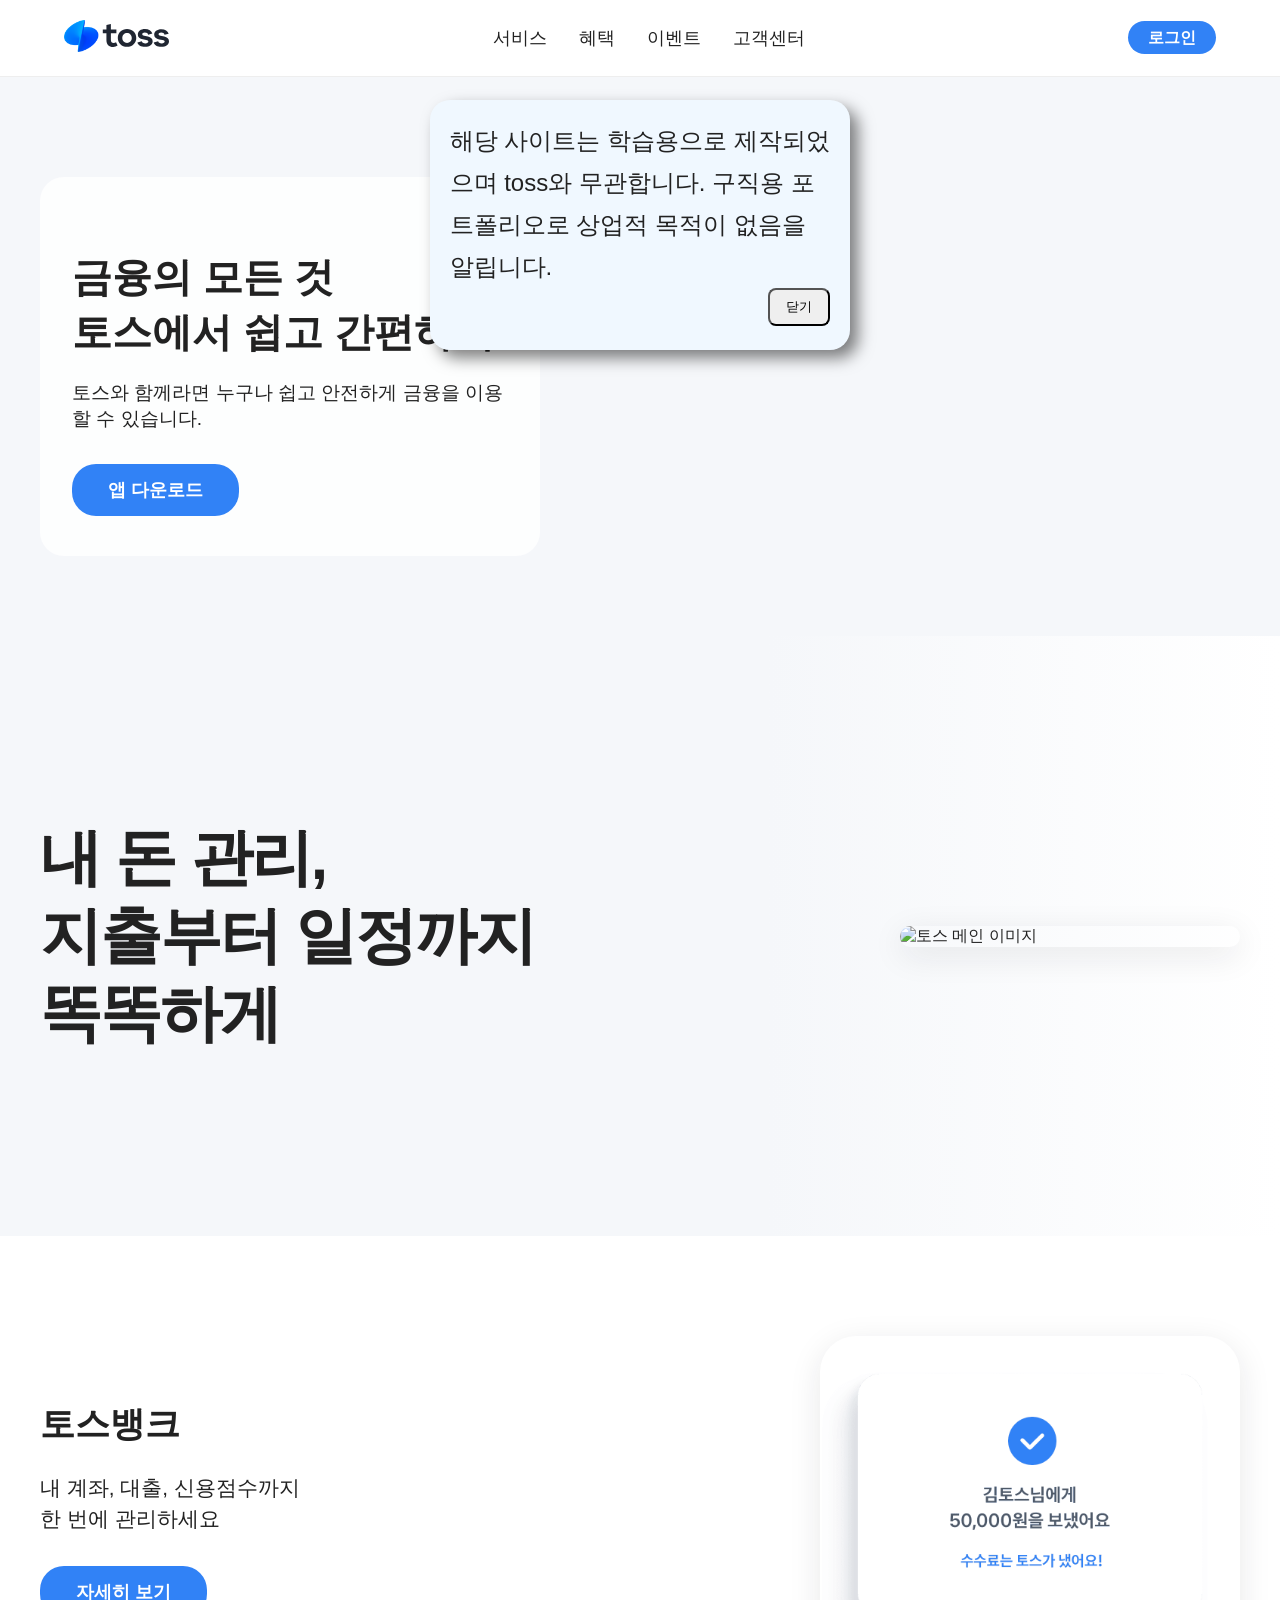
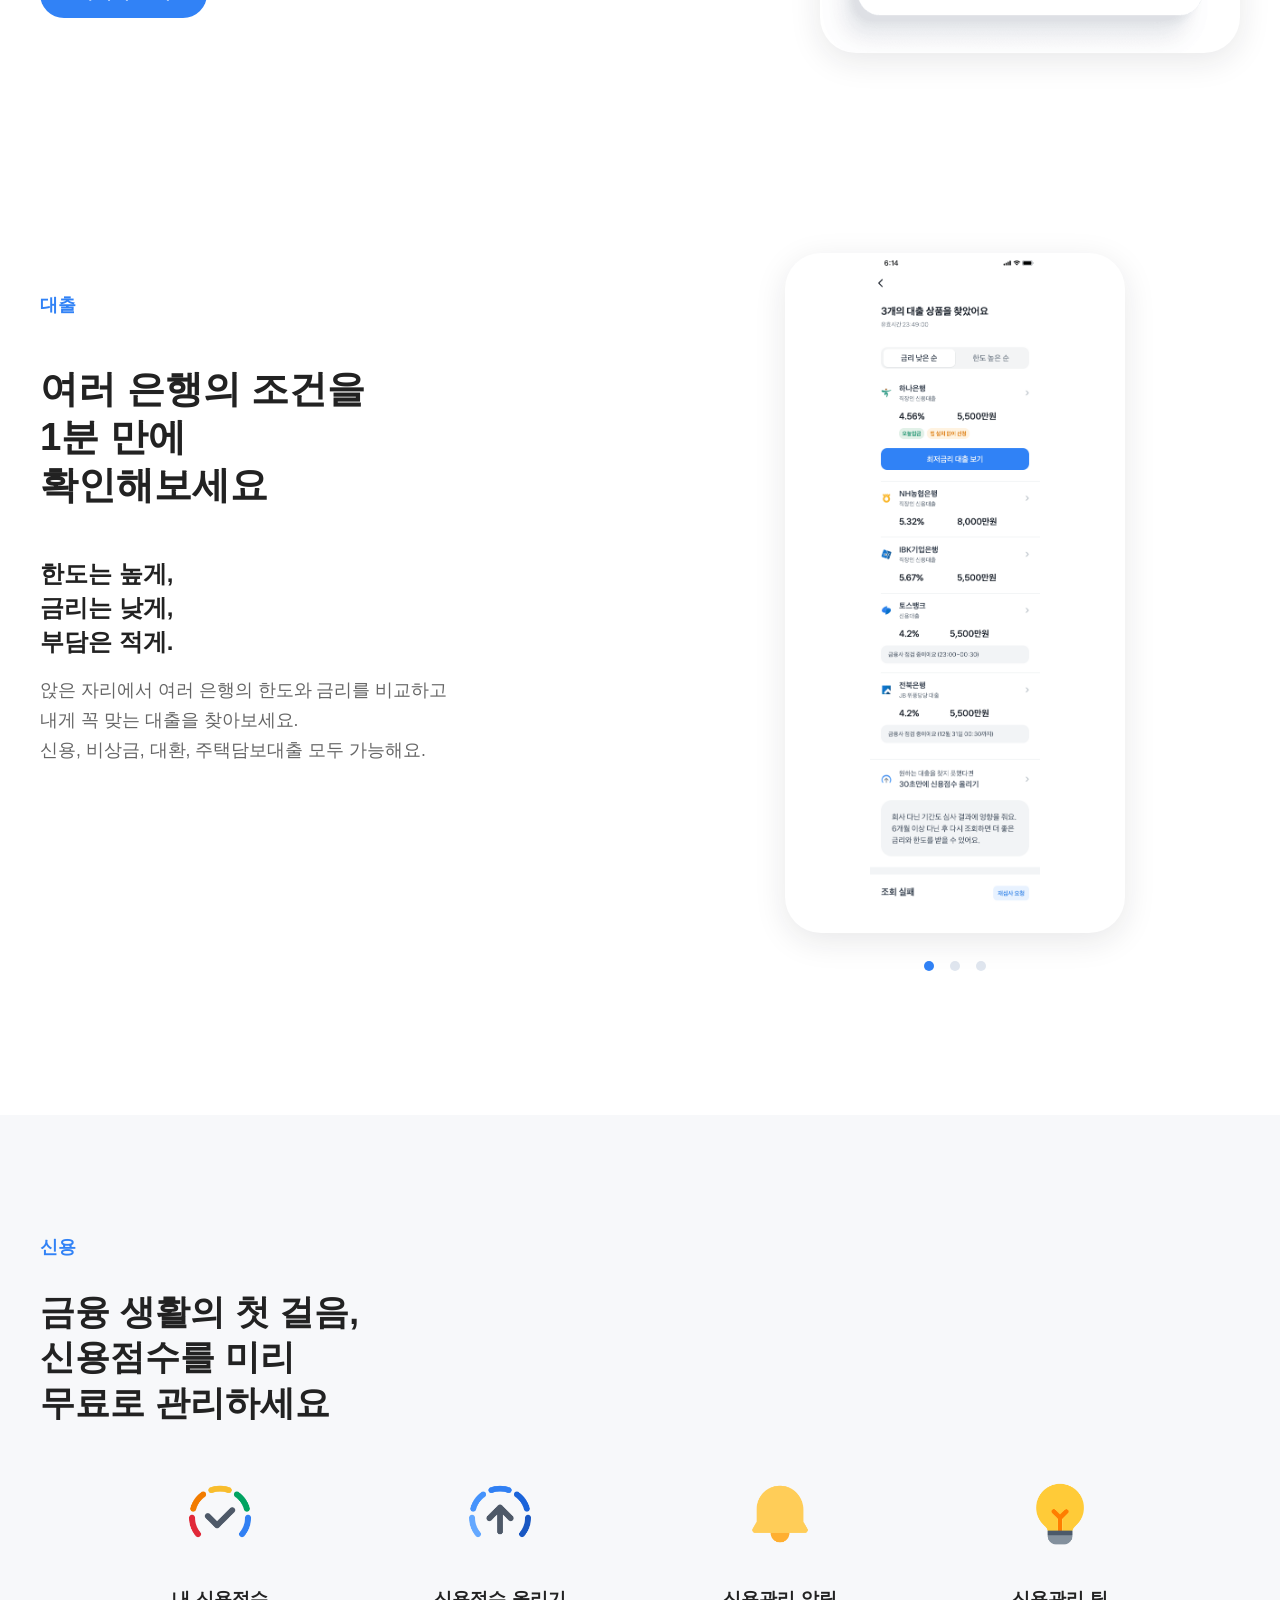
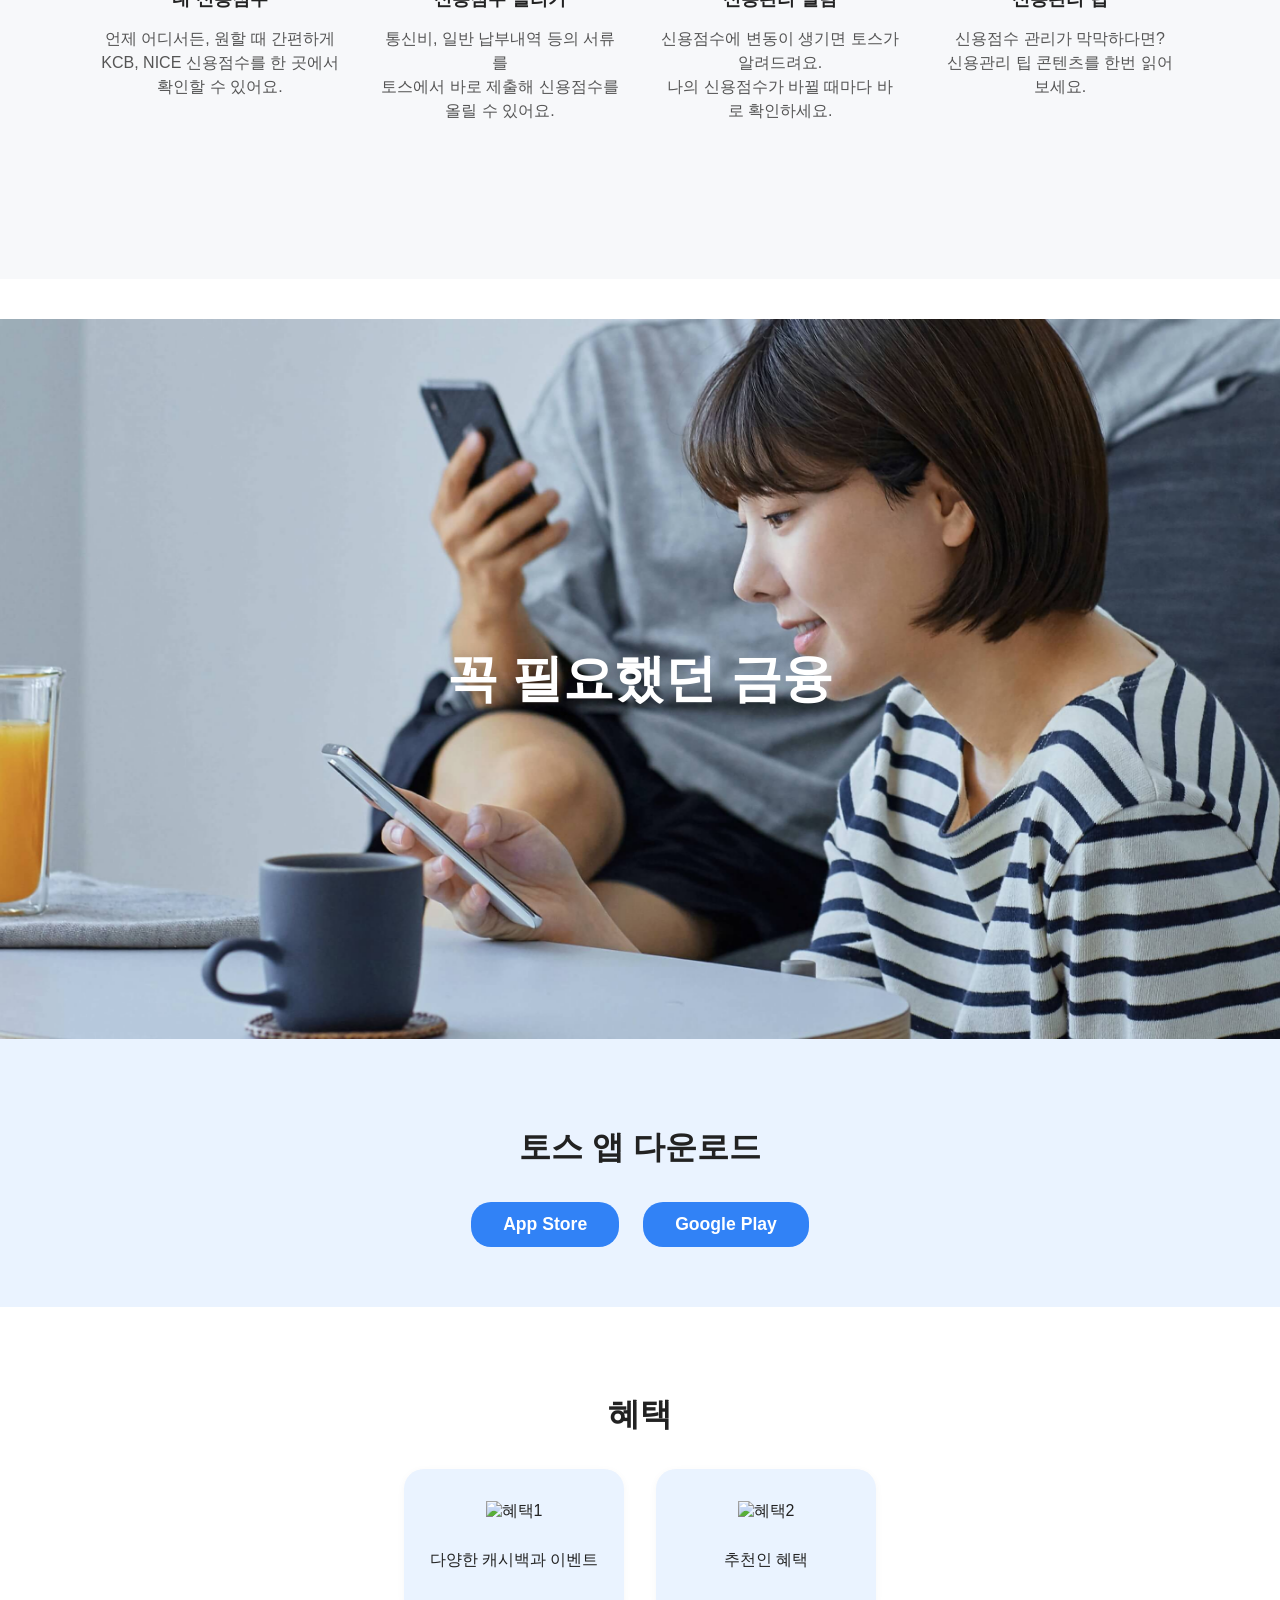
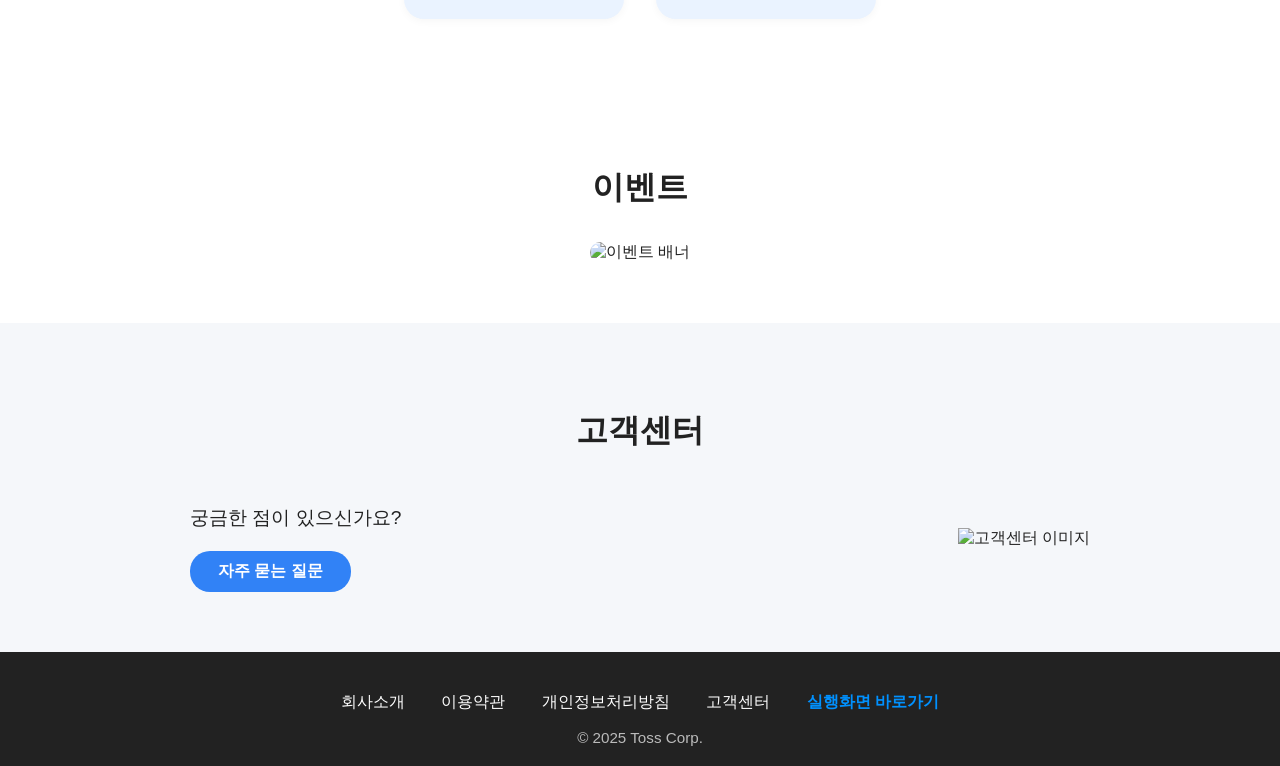
==== index.html @ d57addd3 "최신본 반영" ====
<!DOCTYPE html>
<html lang="ko">

<head>
  <meta charset="UTF-8">
  <meta name="viewport" content="width=device-width, initial-scale=1.0">
  <meta name="description" content="간편 송금 서비스 Toss의 리디자인 웹 퍼블리오. UX 개선과 웹 퍼블리싱 역량을 담았습니다.">
  <meta name="keywords"
    content="웹 퍼블리싱, Toss 리디자인, UX 리디자인, UI 개선, 포트폴리오 사이트, 취준생 포트폴리오, 웹디자인, 사용자 경험, 프론트엔드, 퍼블리셔 포트폴리오">
  <meta name="author" content="박한상">
  <meta property="og:title" content="토스 메인페이지 리디자인 프로젝트">
  <meta property="og:url" content="https://github.com/sancho79/project1">
  <meta property="og:type" content="website">
  <meta property="og:image" content="images/snscard.png">
  <meta property="og:site_name" content="토스 리디자인 프로젝트">
  <meta property="og:description" content="간편 송금 서비스 Toss의 리디자인 웹 퍼블리오. UX 개선과 웹 퍼블리싱 역량을 담았습니다.">
  <title>토스 프로젝트</title>
  <link rel="stylesheet" href="https://cdn.jsdelivr.net/npm/pretendard@1.3.8/dist/web/static/pretendard.css">
  <link rel="stylesheet" href="https://cdn.jsdelivr.net/npm/reset-css@5.0.2/reset.min.css">
  <link rel="shortcut icon" href="images/download.png">
  <link rel="stylesheet" href="css/wireframe.css">
</head>

<body>
  <div class="popup">
    해당 사이트는 학습용으로 제작되었으며 toss와 무관합니다.
    구직용 포트폴리오로 상업적 목적이 없음을 알립니다.
    <button>닫기</button>
  </div>
  <header class="toss-header">
    <div class="header-inner">
      <a href="#" class="logo">
        <img src="images/logo.svg" alt="Toss 로고">
      </a>
      <nav class="main-nav">
        <ul>
          <li><a href="#service">서비스</a></li>
          <li><a href="#benefit">혜택</a></li>
          <li><a href="#event">이벤트</a></li>
          <li><a href="#customer">고객센터</a></li>
        </ul>
      </nav>
      <div class="header-actions">
        <a href="#login" class="login-btn">로그인</a>
      </div>
    </div>
  </header>

  <main>
    <section class="main-visual">
      <div class="main-visual-inner">
        <div class="main-text">
          <h1>금융의 모든 것<br>토스에서 쉽고 간편하게</h1>
          <p>토스와 함께라면 누구나 쉽고 안전하게 금융을 이용할 수 있습니다.</p>
          <a href="#" class="main-cta">앱 다운로드</a>
        </div>
      </div>
    </section>

    <section class="bank-visual">
      <div class="bank-visual-inner">
        <div class="bank-text">
          <h1>내 돈 관리,<br>지출부터 일정까지<br>똑똑하게</h1>
        </div>
        <div class="bank-visual-image">
          <img src="https://static.toss.im/assets/homepage/newtossim/home_screen_1.png" alt="토스 메인 이미지">
        </div>
      </div>
    </section>
    <section class="service-feature">
      <div class="service-feature-inner">
        <div class="feature-text">
          <h2>토스뱅크</h2>
          <p>내 계좌, 대출, 신용점수까지<br>한 번에 관리하세요</p>
          <a href="#" class="feature-btn">자세히 보기</a>
        </div>
        <div class="feature-image">
          <img src="images/kim.png" alt="토스뱅크 이미지">
        </div>
      </div>
    </section>
    <!--========여기까지 김토스확정========== -->

    <section class="loan-feature">
      <div class="loan-feature-inner">
        <div class="loan-text">
          <span class="loan-label">대출</span>
          <h2>여러 은행의 조건을<br>1분 만에<br>확인해보세요</h2>
          <div class="loan-desc">
            <strong>한도는 높게,<br>금리는 낮게,<br>부담은 적게.</strong>
            <p>
              앉은 자리에서 여러 은행의 한도와 금리를 비교하고<br>
              내게 꼭 맞는 대출을 찾아보세요.<br>
              신용, 비상금, 대환, 주택담보대출 모두 가능해요.
            </p>
          </div>
        </div>
        <div class="loan-phone">
          <div class="phone-slider">
            <img src="images/dachul-1.png" alt="대출 슬라이드1" class="active">
            <img src="images/dachul-2.png" alt="대출 슬라이드2">
            <img src="images/dachul-3.png" alt="대출 슬라이드3">
          </div>
          <div class="phone-dots">
            <span class="dot active"></span>
            <span class="dot"></span>
            <span class="dot"></span>
          </div>
        </div>
      </div>
    </section>
<!-- ============== 신용 슬라이드마감======== -->

<section class="credit-section">
  <div class="credit-inner">
    <div class="credit-header">
      <span class="credit-label">신용</span>
      <h2>금융 생활의 첫 걸음,<br>신용점수를 미리<br>무료로 관리하세요</h2>
    </div>
    <div class="credit-features">
      <div class="credit-feature">
        <img src="images/credit-1.png" alt="내 신용점수">
        <h3>내 신용점수</h3>
        <p>언제 어디서든, 원할 때 간편하게<br>KCB, NICE 신용점수를 한 곳에서 확인할 수 있어요.</p>
      </div>
      <div class="credit-feature">
        <img src="images/credit-2.png" alt="신용점수 올리기">
        <h3>신용점수 올리기</h3>
        <p>통신비, 일반 납부내역 등의 서류를<br>토스에서 바로 제출해 신용점수를 올릴 수 있어요.</p>
      </div>
      <div class="credit-feature">
        <img src="images/credit-3.png" alt="신용관리 알림">
        <h3>신용관리 알림</h3>
        <p>신용점수에 변동이 생기면 토스가 알려드려요.<br>나의 신용점수가 바뀔 때마다 바로 확인하세요.</p>
      </div>
      <div class="credit-feature">
        <img src="images/credit-4.png" alt="신용관리 팁">
        <h3>신용관리 팁</h3>
        <p>신용점수 관리가 막막하다면?<br>신용관리 팁 콘텐츠를 한번 읽어보세요.</p>
      </div>
    </div>
  </div>
</section>
<!-- ===== credit-section 신용여기까지-->
    <!-- 인재(채용) 섹션 대체: 스크롤시 이미지 확대 효과 -->
<section class="recruit-visual-section">
  <div class="recruit-visual-inner">
    <div class="recruit-visual-image">
      <img src="images/big.jpg" alt="토스 인재 이미지" id="recruit-zoom-img">
      <div class="recruit-visual-text">꼭 필요했던 금융</div>
    </div>
  </div>
</section>
<!-- 인재(채용) 섹션 대체: 스크롤시 이미지 확대 효과 -->
    <section class="download-section">
      <h2>토스 앱 다운로드</h2>
      <div class="download-inner">
        <a href="#" class="download-btn">App Store</a>
        <a href="#" class="download-btn">Google Play</a>
      </div>
    </section>
    <section class="benefit-section" id="benefit">
      <h2>혜택</h2>
      <div class="benefit-list">
        <div class="benefit-card">
          <img src="images/benefit1.png" alt="혜택1">
          <p>다양한 캐시백과 이벤트</p>
        </div>
        <div class="benefit-card">
          <img src="images/benefit2.png" alt="혜택2">
          <p>추천인 혜택</p>
        </div>
      </div>
    </section>

    <section class="event-section" id="event">
      <h2>이벤트</h2>
      <div class="event-banner">
        <img src="images/event-banner.png" alt="이벤트 배너">
      </div>
    </section>

    <section class="customer-section" id="customer">
      <h2>고객센터</h2>
      <div class="customer-inner">
        <div class="customer-info">
          <p>궁금한 점이 있으신가요?</p>
          <a href="#" class="customer-btn">자주 묻는 질문</a>
        </div>
        <div class="customer-image">
          <img src="images/customer.png" alt="고객센터 이미지">
        </div>
      </div>
    </section>
  </main>

  <footer class="toss-footer">
    <div class="footer-inner">
      <div class="footer-menu">
        <a href="#">회사소개</a>
        <a href="#">이용약관</a>
        <a href="#">개인정보처리방침</a>
        <a href="#">고객센터</a>
        <a href="https://sancho79.github.io/project1/" target="_blank" style="color:#0091ff;font-weight:bold;">실행화면 바로가기</a>
      </div>
      <div class="footer-copy">© 2025 Toss Corp.</div>
    </div>
  </footer>
  <script src="script/js.js"></script>
 
</body>
</html>
---- css/wireframe.css ----
@charset 'utf-8';

/* Prevent horizontal scroll globally */
html, body {
  overflow-x: hidden;
  width: 100vw;
}

/* Ensure all elements use border-box for sizing */
*, *::before, *::after {
  box-sizing: border-box;
}

body {
  font-family: 'Noto Sans KR', Arial, sans-serif;
  background: #fff;
  color: #222;
  margin: 0;
}

/* 헤더 */
.toss-header {
  background: #fff;
  border-bottom: 1px solid #eee;
  position: sticky;
  top: 0;
  z-index: 100;
}
.header-inner {
  max-width: 1200px;
  margin: 0 auto;
  display: flex;
  align-items: center;
  justify-content: space-between;
  padding: 20px 24px;
}
.logo img {
  height: 32px;
}
.main-nav ul {
  display: flex;
  gap: 32px;
  list-style: none;
  margin: 0;
  padding: 0;
}
.main-nav a {
  color: #222;
  text-decoration: none;
  font-weight: 500;
  font-size: 1.1rem;
}
.header-actions .login-btn {
  background: #3182f6;
  color: #fff;
  border-radius: 20px;
  padding: 8px 20px;
  text-decoration: none;
  font-weight: 600;
  font-size: 1rem;
}

/* 메인 비주얼 */

.main-visual {
  background: url('https://static.toss.im/assets/homepage/newtossim/new_main.png') no-repeat right center/cover, #f5f7fa;
  padding: 100px 0 80px 0;
  min-height: 480px;
  width: 100vw;
  position: relative;
  left: 50%;
  right: 50%;
  margin-left: -50vw;
  margin-right: -50vw;
}
.main-visual-inner {
  max-width: 1200px;
  margin: 0 auto;
  display: flex;
  align-items: center;
  justify-content: flex-start;
  gap: 40px;
  height: 100%;
}
.main-text {
  max-width: 500px;
  background: rgba(255,255,255,0.85);
  padding: 40px 32px;
  border-radius: 24px;
}
.main-text h1 {
  font-size: 2.5rem;
  font-weight: 700;
  margin-bottom: 20px;
}
.main-text p {
  font-size: 1.2rem;
  margin-bottom: 32px;
}
.main-cta {
  display: inline-block;
  background: #3182f6;
  color: #fff;
  border-radius: 24px;
  padding: 14px 36px;
  font-size: 1.1rem;
  font-weight: 600;
  text-decoration: none;
}
@media (max-width: 900px) {
  .main-visual {
    background-position: center 80px;
    background-size: cover;
    padding: 60px 0 40px 0;
    min-height: 320px;
  }
  .main-text {
    padding: 24px 12px;
    max-width: 100%;
  }
  .main-visual-inner {
    flex-direction: column;
    align-items: flex-start;
    gap: 24px;
  }
}
/* 여기까지 메인  와이어에 있는거 */


.bank-visual {
  background: linear-gradient(90deg, #f5f7fa 60%, #fff 100%);
  min-height: 600px;
  display: flex;
  align-items: center;
  justify-content: center;
  padding: 0;
}
.bank-visual-inner {
  max-width: 1200px;
  width: 100%;
  margin: 0 auto;
  display: flex;
  align-items: center;
  justify-content: space-between;
  gap: 40px;
}
.bank-text {
  flex: 1 1 0;
  font-size: 2.6rem;
  font-weight: 700;
  line-height: 1.25;
  color: #222;
  letter-spacing: -2px;
}
.bank-visual-image {
  flex: 1 1 0;
  display: flex;
  justify-content: flex-end;
}
.bank-visual-image img {
  width: 340px; /* 기존 420px에서 340px로 줄임 */
  max-width: 100%;
  height: auto;
  display: block;
  box-shadow: 0 8px 32px 0 rgba(30,32,37,0.10);
  border-radius: 36px;
}
@media (max-width: 900px) {
  .bank-visual {
    min-height: 400px;
    padding: 0 0 32px 0;
  }
  .bank-visual-inner {
    flex-direction: column;
    align-items: flex-start;
    gap: 32px;
  }
  .bank-visual-image img {
    width: 100%;
    max-width: 340px;
    margin: 0 auto;
  }
  .bank-text {
    font-size: 2rem;
  }
}

/* 새롭게추가 */
.service-feature {
  background: #fff;
  padding: 100px 0 80px 0;
}
.service-feature-inner {
  max-width: 1200px;
  margin: 0 auto;
  display: flex;
  align-items: center;
  justify-content: space-between;
  gap: 60px;
}
.feature-text {
  flex: 1 1 0;
}
.feature-text h2 {
  font-size: 2.2rem;
  font-weight: 700;
  margin-bottom: 24px;
}
.feature-text p {
  font-size: 1.3rem;
  color: #222;
  margin-bottom: 32px;
  line-height: 1.5;
}
.feature-btn {
  display: inline-block;
  background: #3182f6;
  color: #fff;
  border-radius: 24px;
  padding: 14px 36px;
  font-size: 1.1rem;
  font-weight: 600;
  text-decoration: none;
}
.feature-image {
  flex: 1 1 0;
  display: flex;
  justify-content: flex-end;
}
.feature-image img {
  width: 420px;
  max-width: 100%;
  border-radius: 36px;
  box-shadow: 0 8px 32px 0 rgba(30,32,37,0.10);
}
@media (max-width: 900px) {
  .service-feature-inner {
    flex-direction: column;
    align-items: flex-start;
    gap: 32px;
  }
  .feature-image img {
    width: 100%;
    max-width: 340px;
    margin: 0 auto;
  }
  .feature-text h2 {
    font-size: 1.5rem;
  }
}

/* 슬아이드 섹션 loan-feature */

.loan-feature {
  background: #fff;
  padding: 120px 0 100px 0;
}
.loan-feature-inner {
  max-width: 1200px;
  margin: 0 auto;
  display: flex;
  align-items: flex-start;
  justify-content: space-between;
  gap: 60px;
}
.loan-text {
  flex: 1 1 0;
  margin-top: 40px;
}
.loan-label {
  color: #3182f6;
  font-weight: 700;
  font-size: 1.1rem;
  margin-bottom: 16px;
  display: inline-block;
}
.loan-text h2 {
  font-size: 2.4rem;
  font-weight: 700;
  margin-bottom: 48px;
  line-height: 1.25;
}
.loan-desc strong {
  font-size: 1.5rem;
  color: #222;
  font-weight: 700;
  line-height: 1.4;
  display: block;
  margin-bottom: 16px;
}
.loan-desc p {
  color: #666;
  font-size: 1.1rem;
  line-height: 1.7;
}
.loan-phone {
  flex: 1 1 0;
  display: flex;
  flex-direction: column;
  align-items: center;
}
.phone-slider {
  position: relative;
  width: 340px;
  height: 680px; /* 기존 700px에서 680px로 20px 줄임 (상하 10px씩) */
}
.phone-slider img {
  position: absolute;
  top: 0; left: 0;
  width: 100%;
  height: 100%;
  object-fit: contain;
  opacity: 0;
  transition: opacity 0.6s;
  z-index: 1;
  box-shadow: 0 8px 32px 0 rgba(30,32,37,0.10); /* bank-visual-image와 동일한 그림자 추가 */
  border-radius: 36px; /* 동일하게 라운드 처리 */
}
.phone-slider img.active {
  opacity: 1;
  z-index: 2;
}
.phone-dots {
  margin-top: 24px;
  text-align: center;
}
.phone-dots .dot {
  display: inline-block;
  width: 10px; height: 10px;
  border-radius: 50%;
  background: #e0e6ef;
  margin: 0 6px;
  transition: background 0.3s;
}
.phone-dots .dot.active {
  background: #3182f6;
}
@media (max-width: 900px) {
  .loan-feature-inner {
    flex-direction: column;
    gap: 32px;
  }
  .phone-slider {
    width: 90vw;
    max-width: 340px;
    height: 480px; /* 기존 500px에서 480px로 20px 줄임 */
  }
}
/* 여기까지 슬라이드 */

/* 신용 섹션 */
.credit-section {
  background: #f7f8fa;
  padding: 120px 0 100px 0;
  margin-top: 40px;
  margin-bottom: 40px;
}
.credit-inner {
  max-width: 1200px;
  margin: 0 auto;
  text-align: center;
}
.credit-header {
  margin-bottom: 56px;
}
.credit-header .credit-label {
  color: #3182f6;
  font-weight: 700;
  font-size: 1.1rem;
  display: block;
  margin-bottom: 12px;
  text-align: left;
}
.credit-header h2 {
  font-size: 2.2rem;
  font-weight: 700;
  color: #222;
  margin-bottom: 0;
  text-align: left;
  line-height: 1.3;
}
.credit-features {
  display: flex;
  justify-content: center;
  gap: 48px 40px;
  flex-wrap: wrap;
}
.credit-feature {
  background: none;
  width: 240px;
  text-align: center;
  margin-bottom: 40px;
}
.credit-feature img {
  width: 64px;
  height: 64px;
  margin-bottom: 18px;
}
.credit-feature h3 {
  font-size: 1.15rem;
  font-weight: 700;
  margin-bottom: 10px;
  color: #222;
}
.credit-feature p {
  font-size: 1rem;
  color: #555;
  line-height: 1.5;
}
@media (max-width: 900px) {
  .credit-section {
    padding: 60px 0 40px 0;
    margin-top: 24px;
    margin-bottom: 24px;
  }
  .credit-features {
    flex-direction: column;
    align-items: center;
    gap: 32px;
  }
  .credit-feature {
    width: 100%;
    max-width: 340px;
    margin-bottom: 32px;
  }
  .credit-header h2 {
    font-size: 1.3rem;
    margin-bottom: 0;
  }
  .credit-header {
    margin-bottom: 32px;
  }
}
/* 신용끝 */
/* 혁신 섹션 */
.innovation-section {
  background: #eaf3ff;
  padding: 60px 0;
  text-align: center;
}
.innovation-section h2 {
  font-size: 2rem;
  margin-bottom: 32px;
}
.innovation-list {
  display: flex;
  justify-content: center;
  gap: 32px;
}
.innovation-card {
  background: #fff;
  border-radius: 20px;
  padding: 32px 24px;
  width: 220px;
  box-shadow: 0 2px 8px rgba(0,0,0,0.04);
  text-align: center;
}
.innovation-card img {
  height: 48px;
  margin-bottom: 12px;
}

/* 보안 섹션 */
.security-section {
  background: #fff;
  padding: 60px 0;
}

.security-section h2 {
  font-size: 2rem;
  margin-bottom: 32px;
  text-align: center;
}
.security-inner {
  max-width: 900px;
  margin: 0 auto;
  display: flex;
  align-items: center;
  justify-content: space-between;
  gap: 40px;
}
.security-info h3 {
  font-size: 1.2rem;
  margin-bottom: 8px;
}
.security-image img {
  max-width: 240px;
  width: 100%;
}

/* 소식 섹션 */
.news-section {
  background: #f5f7fa;
  padding: 60px 0;
  text-align: center;
}
.news-section h2 {
  font-size: 2rem;
  margin-bottom: 32px;
}
.news-list {
  display: flex;
  justify-content: center;
  gap: 32px;
}
.news-card {
  background: #fff;
  border-radius: 20px;
  padding: 32px 24px;
  width: 220px;
  box-shadow: 0 2px 8px rgba(0,0,0,0.04);
  text-align: center;
}
.news-card img {
  height: 48px;
  margin-bottom: 12px;
}

/* 채용 섹션 */
.recruit-section {
  background: #fff;
  padding: 60px 0;
}
.recruit-section h2 {
  font-size: 2rem;
  margin-bottom: 32px;
  text-align: center;
}
.recruit-inner {
  max-width: 900px;
  margin: 0 auto;
  display: flex;
  align-items: center;
  justify-content: space-between;
  gap: 40px;
}
.recruit-info p {
  font-size: 1.2rem;
  margin-bottom: 20px;
}
.recruit-btn {
  display: inline-block;
  background: #3182f6;
  color: #fff;
  border-radius: 20px;
  padding: 10px 28px;
  text-decoration: none;
  font-weight: 600;
}
.recruit-image img {
  max-width: 240px;
  width: 100%;
}

/* 다운로드 섹션 */
.download-section {
  background: #eaf3ff;
  padding: 60px 0;
  text-align: center;
}
.download-section h2 {
  font-size: 2rem;
  margin-bottom: 32px;
}
.download-inner {
  display: flex;
  justify-content: center;
  gap: 24px;
}
.download-btn {
  display: inline-block;
  background: #3182f6;
  color: #fff;
  border-radius: 20px;
  padding: 12px 32px;
  text-decoration: none;
  font-weight: 600;
  font-size: 1.1rem;
}

/* 혜택 섹션 */
.benefit-section {
  background: #fff;
  padding: 60px 0;
  text-align: center;
}
.benefit-section h2 {
  font-size: 2rem;
  margin-bottom: 32px;
}
.benefit-list {
  display: flex;
  justify-content: center;
  gap: 32px;
}
.benefit-card {
  background: #eaf3ff;
  border-radius: 20px;
  padding: 32px 24px;
  width: 220px;
  box-shadow: 0 2px 8px rgba(0,0,0,0.04);
  text-align: center;
}
.benefit-card img {
  height: 48px;
  margin-bottom: 12px;
}

/* 이벤트 섹션 */
.event-section {
  background: #fff;
  padding: 60px 0;
  text-align: center;
}
.event-section h2 {
  font-size: 2rem;
  margin-bottom: 32px;
}
.event-banner img {
  max-width: 600px;
  width: 100%;
  border-radius: 16px;
}

/* 고객센터 섹션 */
.customer-section {
  background: #f5f7fa;
  padding: 60px 0;
}
.customer-section h2 {
  font-size: 2rem;
  margin-bottom: 32px;
  text-align: center;
}
.customer-inner {
  max-width: 900px;
  margin: 0 auto;
  display: flex;
  align-items: center;
  justify-content: space-between;
  gap: 40px;
}
.customer-info p {
  font-size: 1.2rem;
  margin-bottom: 20px;
}
.customer-btn {
  display: inline-block;
  background: #3182f6;
  color: #fff;
  border-radius: 20px;
  padding: 10px 28px;
  text-decoration: none;
  font-weight: 600;
}
.customer-image img {
  max-width: 240px;
  width: 100%;
}

/* 푸터 */
.toss-footer {
  background: #222;
  color: #fff;
  padding: 40px 0 20px 0;
}
.footer-inner {
  max-width: 1200px;
  margin: 0 auto;
  text-align: center;
}
.footer-menu {
  margin-bottom: 16px;
}
.footer-menu a {
  color: #fff;
  margin: 0 16px;
  text-decoration: none;
  font-size: 1rem;
}
.footer-copy {
  font-size: 0.95rem;
  color: #bbb;
}
.popup {
  position: fixed;
  width: 420px;
  height: 250px;
  background-color: aliceblue;
  border-radius: 20px;
  padding: 20px;
  box-sizing: border-box;
  font-size: 24px;
  z-index: 999999999999;
  left: 50%;
  transform: translateX(-50%);
  top: 100px;
  box-shadow: 8px 8px 16px rgba(0, 0, 0, 0.5);
  line-height: 1.75;
}
button {
  display: block;
  padding: 8px 16px;
  border-radius: 8px;
  position: absolute;
  right: 20px;
}

/* 인재(채용) 섹션: 스크롤시 이미지 확대 효과 */
.recruit-visual-section {
  background: #fff;
  padding: 0;
  text-align: center;
}
.recruit-visual-inner {
  max-width: none;
  margin: 0;
  position: relative;
}
.recruit-visual-image {
  position: relative;
  display: flex;
  align-items: center;
  justify-content: center;
  overflow: hidden;
  width: 100vw;
  min-height: 70vh;
  height: 80vh;
  max-height: 900px;
  margin: 0 auto;
}
.recruit-visual-image img {
  width: 100vw;
  height: 100%;
  max-width: none;
  min-width: 100vw;
  object-fit: cover;
  border-radius: 0;
  transition: transform 0.7s cubic-bezier(.22,.61,.36,1);
  box-shadow: none;
  display: block;
}
.recruit-visual-text {
  position: absolute;
  left: 50%;
  top: 50%;
  transform: translate(-50%, -50%);
  color: #fff;
  font-size: 3.2rem;
  font-weight: 700;
  text-shadow: 0 2px 16px rgba(0,0,0,0.25);
  white-space: pre-line;
  pointer-events: none;
}
@media (max-width: 900px) {
  .recruit-visual-image {
    min-height: 40vh;
    height: 45vw;
    max-height: 400px;
  }
  .recruit-visual-image img {
    width: 100vw;
    min-width: 100vw;
    height: 100%;
    object-fit: cover;
  }
  .recruit-visual-text {
    font-size: 1.5rem;
  }
}
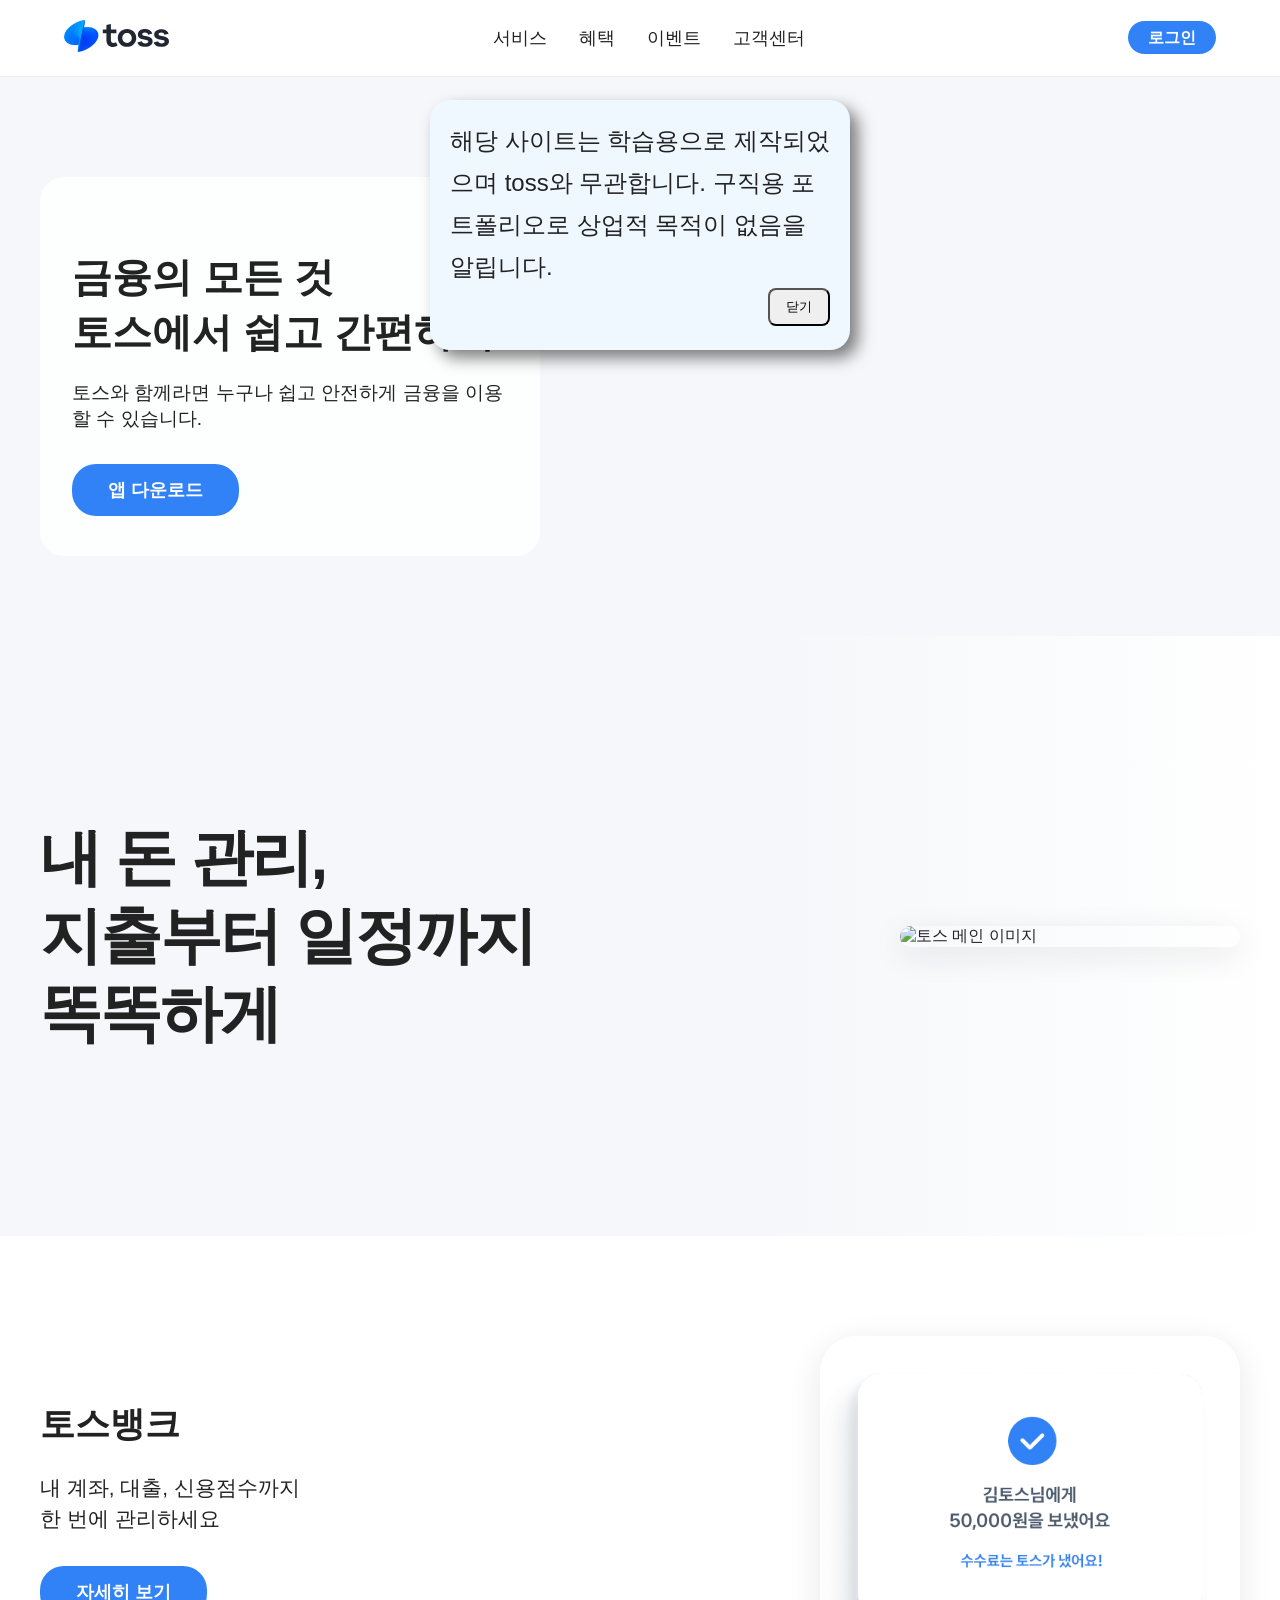
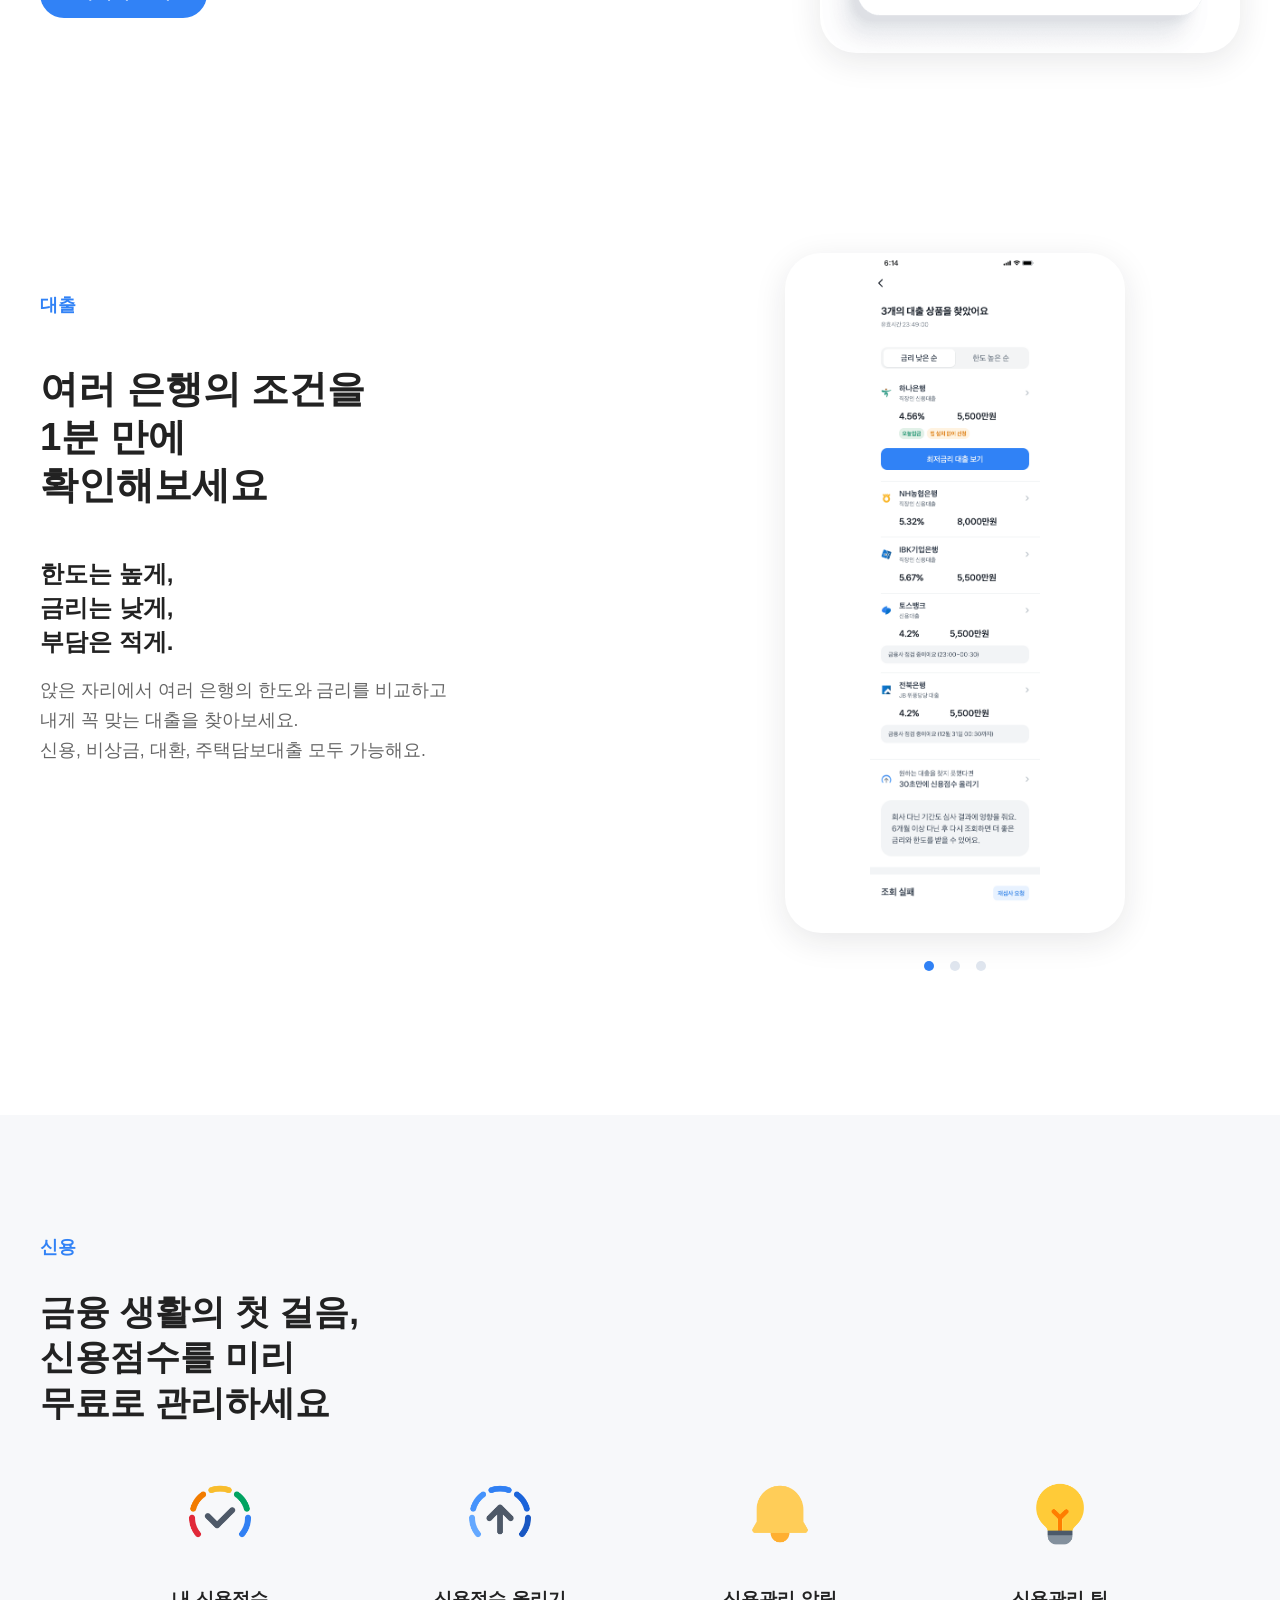
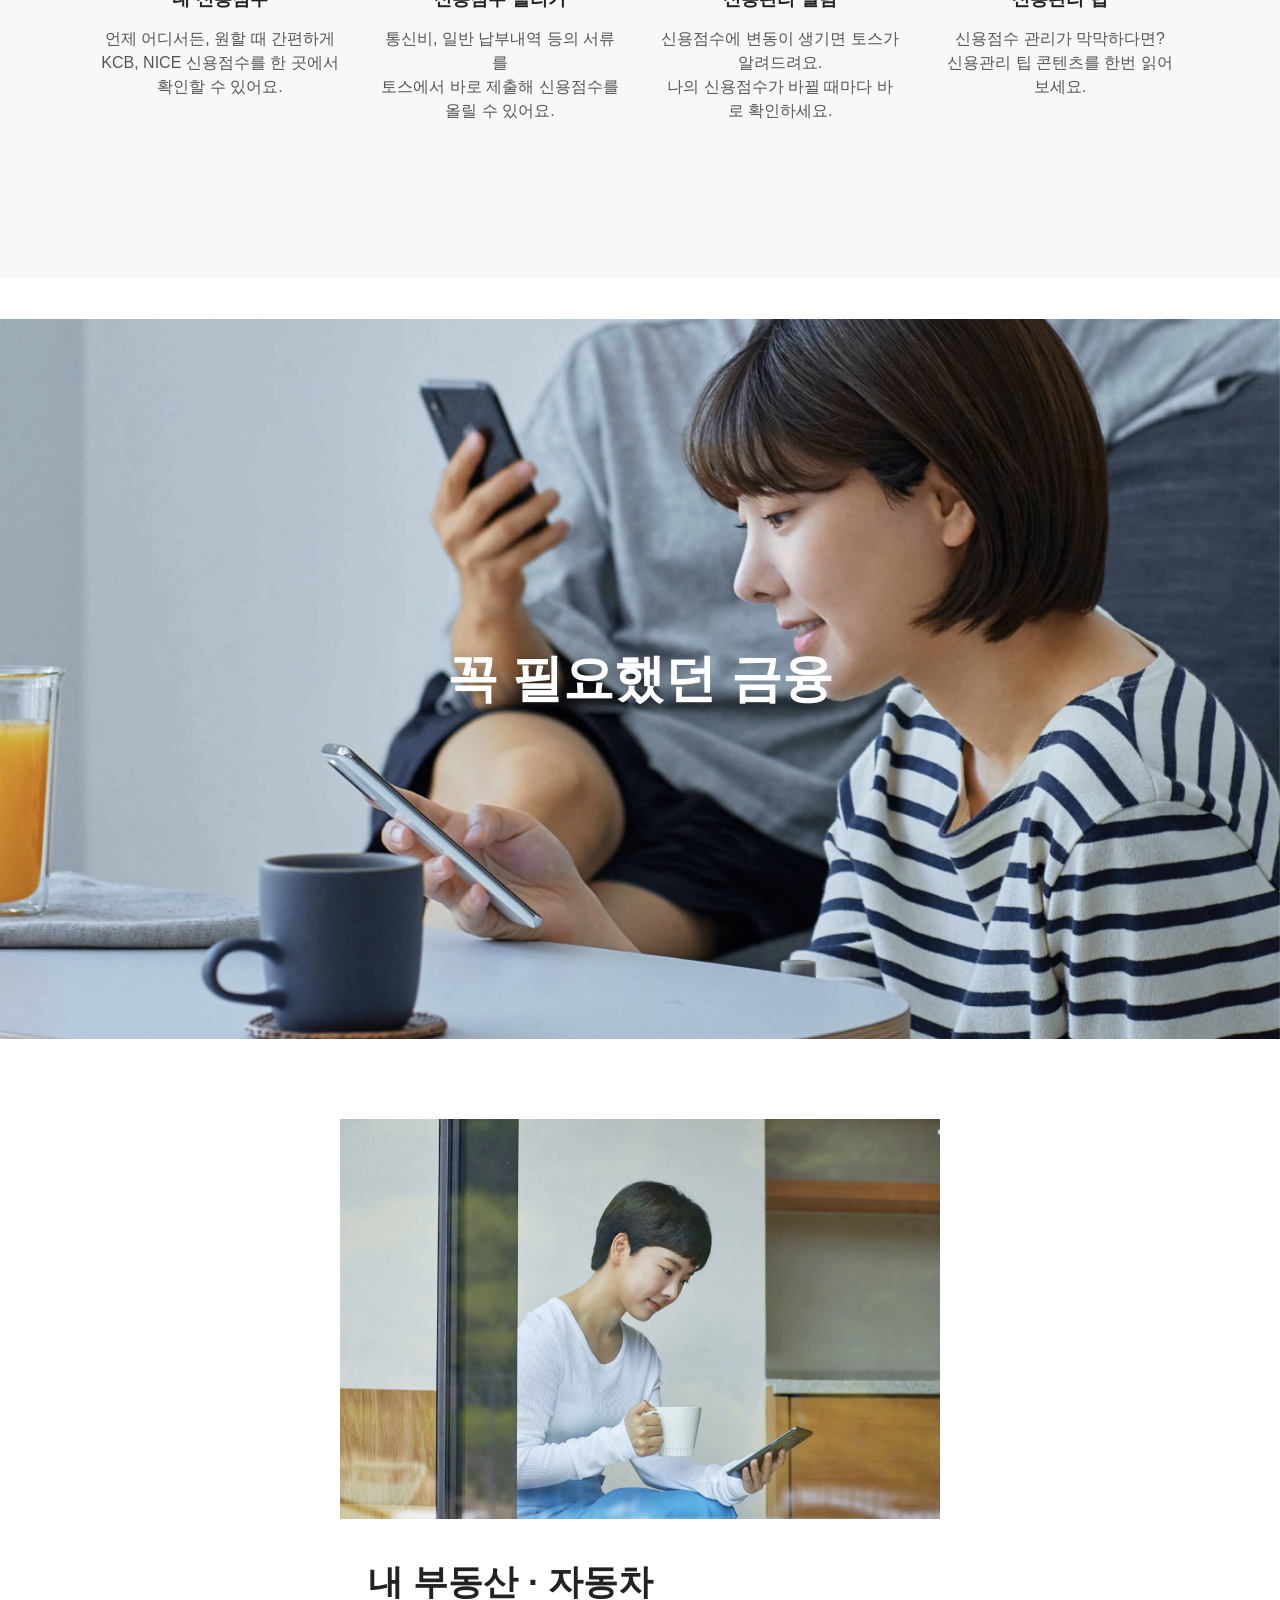
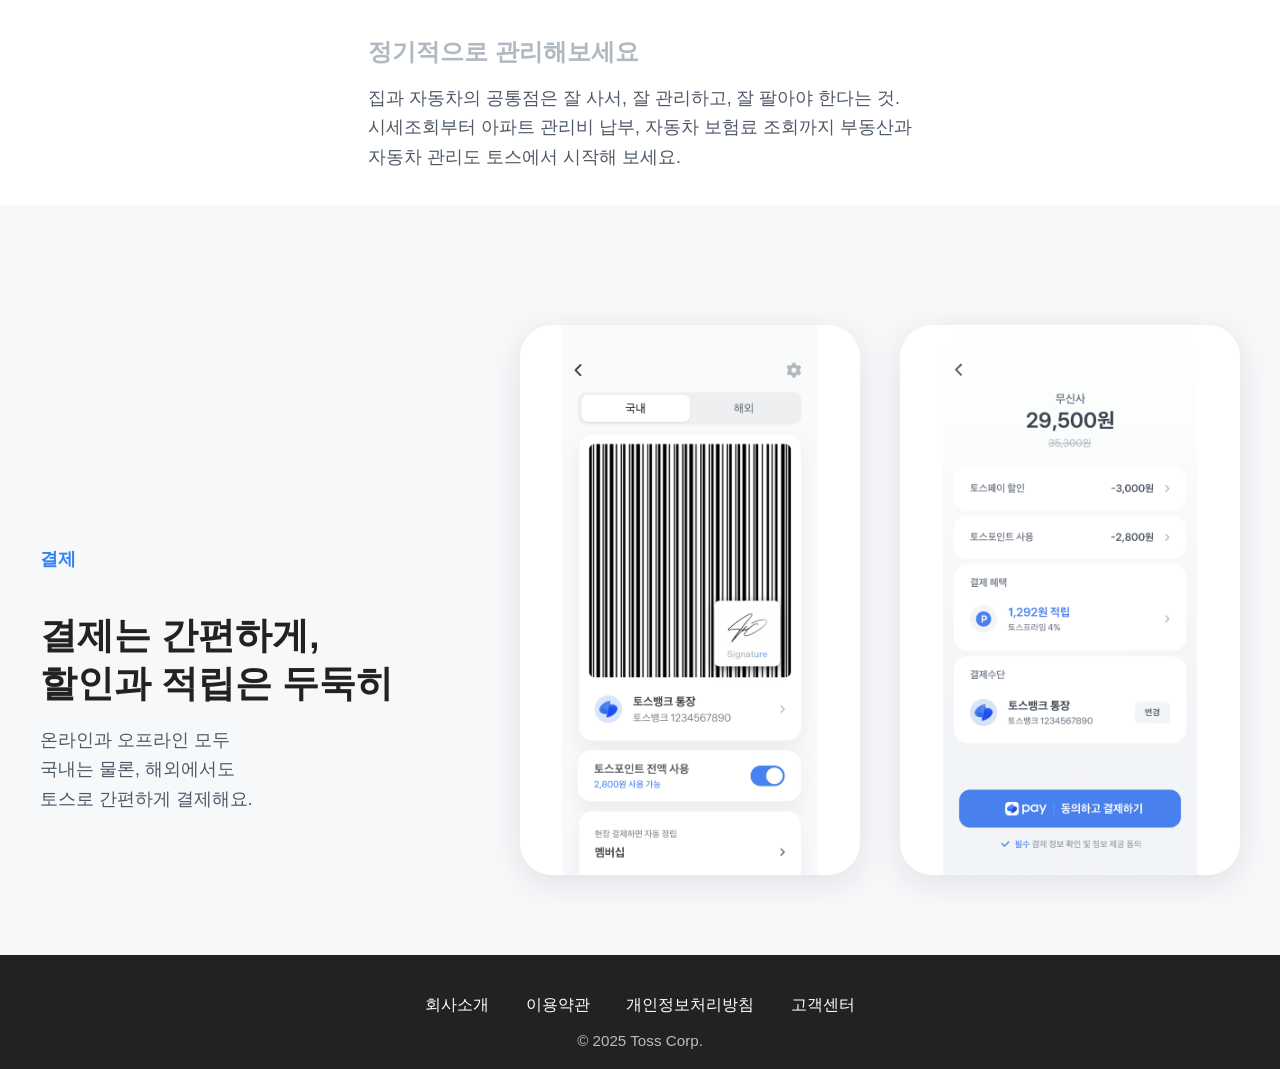
==== commit 4b11d357: "최신본 반영 및 코드 정리" ====
--- a/index.html
+++ b/index.html
@@ -47,68 +47,69 @@
   </header>
 
   <main>
-    <section class="main-visual">
-      <div class="main-visual-inner">
-        <div class="main-text">
-          <h1>금융의 모든 것<br>토스에서 쉽고 간편하게</h1>
-          <p>토스와 함께라면 누구나 쉽고 안전하게 금융을 이용할 수 있습니다.</p>
-          <a href="#" class="main-cta">앱 다운로드</a>
-        </div>
-      </div>
-    </section>
-
-    <section class="bank-visual">
-      <div class="bank-visual-inner">
-        <div class="bank-text">
-          <h1>내 돈 관리,<br>지출부터 일정까지<br>똑똑하게</h1>
-        </div>
-        <div class="bank-visual-image">
-          <img src="https://static.toss.im/assets/homepage/newtossim/home_screen_1.png" alt="토스 메인 이미지">
-        </div>
-      </div>
-    </section>
-    <section class="service-feature">
-      <div class="service-feature-inner">
-        <div class="feature-text">
-          <h2>토스뱅크</h2>
-          <p>내 계좌, 대출, 신용점수까지<br>한 번에 관리하세요</p>
-          <a href="#" class="feature-btn">자세히 보기</a>
-        </div>
-        <div class="feature-image">
-          <img src="images/kim.png" alt="토스뱅크 이미지">
-        </div>
-      </div>
-    </section>
-    <!--========여기까지 김토스확정========== -->
-
-    <section class="loan-feature">
-      <div class="loan-feature-inner">
-        <div class="loan-text">
-          <span class="loan-label">대출</span>
-          <h2>여러 은행의 조건을<br>1분 만에<br>확인해보세요</h2>
-          <div class="loan-desc">
-            <strong>한도는 높게,<br>금리는 낮게,<br>부담은 적게.</strong>
-            <p>
-              앉은 자리에서 여러 은행의 한도와 금리를 비교하고<br>
-              내게 꼭 맞는 대출을 찾아보세요.<br>
-              신용, 비상금, 대환, 주택담보대출 모두 가능해요.
-            </p>
-          </div>
-        </div>
-        <div class="loan-phone">
-          <div class="phone-slider">
-            <img src="images/dachul-1.png" alt="대출 슬라이드1" class="active">
-            <img src="images/dachul-2.png" alt="대출 슬라이드2">
-            <img src="images/dachul-3.png" alt="대출 슬라이드3">
-          </div>
-          <div class="phone-dots">
-            <span class="dot active"></span>
-            <span class="dot"></span>
-            <span class="dot"></span>
-          </div>
-        </div>
-      </div>
-    </section>
+    <main>
+      <section class="main-visual">
+        <div class="main-visual-inner">
+          <div class="main-text">
+            <h1>금융의 모든 것<br>토스에서 쉽고 간편하게</h1>
+            <p>토스와 함께라면 누구나 쉽고 안전하게 금융을 이용할 수 있습니다.</p>
+            <a href="#" class="main-cta">앱 다운로드</a>
+          </div>
+        </div>
+      </section>
+
+      <section class="bank-visual">
+        <div class="bank-visual-inner">
+          <div class="bank-text">
+            <h1>내 돈 관리,<br>지출부터 일정까지<br>똑똑하게</h1>
+          </div>
+          <div class="bank-visual-image">
+            <img src="https://static.toss.im/assets/homepage/newtossim/home_screen_1.png" alt="토스 메인 이미지">
+          </div>
+        </div>
+      </section>
+      <section class="service-feature">
+        <div class="service-feature-inner">
+          <div class="feature-text">
+            <h2>토스뱅크</h2>
+            <p>내 계좌, 대출, 신용점수까지<br>한 번에 관리하세요</p>
+            <a href="#" class="feature-btn">자세히 보기</a>
+          </div>
+          <div class="feature-image">
+            <img src="images/kim.png" alt="토스뱅크 이미지">
+          </div>
+        </div>
+      </section>
+      <!--========여기까지 김토스확정========== -->
+
+      <section class="loan-feature">
+        <div class="loan-feature-inner">
+          <div class="loan-text">
+            <span class="loan-label">대출</span>
+            <h2>여러 은행의 조건을<br>1분 만에<br>확인해보세요</h2>
+            <div class="loan-desc">
+              <strong>한도는 높게,<br>금리는 낮게,<br>부담은 적게.</strong>
+              <p>
+                앉은 자리에서 여러 은행의 한도와 금리를 비교하고<br>
+                내게 꼭 맞는 대출을 찾아보세요.<br>
+                신용, 비상금, 대환, 주택담보대출 모두 가능해요.
+              </p>
+            </div>
+          </div>
+          <div class="loan-phone">
+            <div class="phone-slider">
+              <img src="images/dachul-1.png" alt="대출 슬라이드1" class="active">
+              <img src="images/dachul-2.png" alt="대출 슬라이드2">
+              <img src="images/dachul-3.png" alt="대출 슬라이드3">
+            </div>
+            <div class="phone-dots">
+              <span class="dot active"></span>
+              <span class="dot"></span>
+              <span class="dot"></span>
+            </div>
+          </div>
+        </div>
+      </section>
 <!-- ============== 신용 슬라이드마감======== -->
 
 <section class="credit-section">
@@ -142,7 +143,7 @@
   </div>
 </section>
 <!-- ===== credit-section 신용여기까지-->
-    <!-- 인재(채용) 섹션 대체: 스크롤시 이미지 확대 효과 -->
+      <!-- 인재(채용) 섹션 대체: 스크롤시 이미지 확대 효과 -->
 <section class="recruit-visual-section">
   <div class="recruit-visual-inner">
     <div class="recruit-visual-image">
@@ -151,62 +152,57 @@
     </div>
   </div>
 </section>
-<!-- 인재(채용) 섹션 대체: 스크롤시 이미지 확대 효과 -->
-    <section class="download-section">
-      <h2>토스 앱 다운로드</h2>
-      <div class="download-inner">
-        <a href="#" class="download-btn">App Store</a>
-        <a href="#" class="download-btn">Google Play</a>
-      </div>
-    </section>
-    <section class="benefit-section" id="benefit">
-      <h2>혜택</h2>
-      <div class="benefit-list">
-        <div class="benefit-card">
-          <img src="images/benefit1.png" alt="혜택1">
-          <p>다양한 캐시백과 이벤트</p>
-        </div>
-        <div class="benefit-card">
-          <img src="images/benefit2.png" alt="혜택2">
-          <p>추천인 혜택</p>
-        </div>
-      </div>
-    </section>
-
-    <section class="event-section" id="event">
-      <h2>이벤트</h2>
-      <div class="event-banner">
-        <img src="images/event-banner.png" alt="이벤트 배너">
-      </div>
-    </section>
-
-    <section class="customer-section" id="customer">
-      <h2>고객센터</h2>
-      <div class="customer-inner">
-        <div class="customer-info">
-          <p>궁금한 점이 있으신가요?</p>
-          <a href="#" class="customer-btn">자주 묻는 질문</a>
-        </div>
-        <div class="customer-image">
-          <img src="images/customer.png" alt="고객센터 이미지">
-        </div>
-      </div>
-    </section>
-  </main>
-
-  <footer class="toss-footer">
-    <div class="footer-inner">
-      <div class="footer-menu">
-        <a href="#">회사소개</a>
-        <a href="#">이용약관</a>
-        <a href="#">개인정보처리방침</a>
-        <a href="#">고객센터</a>
-        <a href="https://sancho79.github.io/project1/" target="_blank" style="color:#0091ff;font-weight:bold;">실행화면 바로가기</a>
-      </div>
-      <div class="footer-copy">© 2025 Toss Corp.</div>
-    </div>
-  </footer>
-  <script src="script/js.js"></script>
- 
+<!-- 인재섹션 끝 -->
+
+<!-- 부동산/자동차 섹션-->
+<section class="estate-car-section">
+  <div class="estate-car-inner">
+    <div class="estate-car-image-wrap">
+      
+      <img src="images/section2_3_apt_01.jpg" alt="부동산 자동차 이미지" class="estate-car-image">
+    </div>
+    <div class="estate-car-text-wrap">
+      <h2 class="estate-car-title">내 부동산 · 자동차</h2>
+      <div class="estate-car-subtitle">정기적으로 관리해보세요</div>
+      <div class="estate-car-desc">
+        집과 자동차의 공통점은 잘 사서, 잘 관리하고, 잘 팔아야 한다는 것.<br>
+        시세조회부터 아파트 관리비 납부, 자동차 보험료 조회까지 부동산과<br>
+        자동차 관리도 토스에서 시작해 보세요.
+      </div>
+    </div>
+  </div>
+</section>
+<!-- 부동산/자동차 섹션끝 -->
+<!-- ===================== 결제 섹션 (toss.im 스타일) ===================== -->
+<section class="pay-section">
+  <div class="pay-inner">
+    <div class="pay-text-block">
+      <div class="pay-label">결제</div>
+      <h2 class="pay-title">결제는 간편하게,<br>할인과 적립은 두둑히</h2>
+      <div class="pay-desc">온라인과 오프라인 모두<br>국내는 물론, 해외에서도<br>토스로 간편하게 결제해요.</div>
+    </div>
+    <div class="pay-image-block">
+      <img src="images/chekout_screen_01.png" alt="결제 바코드" class="pay-img pay-img-barcode">
+      <img src="images/chekout_screen_02.png" alt="결제 영수증" class="pay-img pay-img-receipt">
+    </div>
+  </div>
+</section>
+<!-- ===================== 결제 섹션 끝 ===================== -->
+    </main>
+
+    <footer class="toss-footer">
+      <div class="footer-inner">
+        <div class="footer-menu">
+          <a href="#">회사소개</a>
+          <a href="#">이용약관</a>
+          <a href="#">개인정보처리방침</a>
+          <a href="#">고객센터</a>
+        </div>
+        <div class="footer-copy">© 2025 Toss Corp.</div>
+      </div>
+    </footer>
+    <script src="script/js.js"></script>
+    
 </body>
+
 </html>
--- a/css/wireframe.css
+++ b/css/wireframe.css
@@ -739,6 +739,7 @@
   transition: transform 0.7s cubic-bezier(.22,.61,.36,1);
   box-shadow: none;
   display: block;
+  will-change: transform;
 }
 .recruit-visual-text {
   position: absolute;
@@ -767,4 +768,196 @@
   .recruit-visual-text {
     font-size: 1.5rem;
   }
-}+}
+
+/* 부동산/자동차 섹션 추가 */
+.estate-car-section {
+  width: 100vw;
+  background: #fff;
+  padding: 80px 0 0 0;
+  display: flex;
+  flex-direction: column;
+  align-items: center;
+}
+.estate-car-inner {
+  display: flex;
+  flex-direction: column;
+  align-items: center;
+  max-width: 900px;
+  margin: 0 auto;
+}
+.estate-car-image-wrap {
+  width: 600px;
+  height: 400px;
+  margin: 0 auto;
+  overflow: hidden;
+  border-radius: 0;
+  background: #f5f6fa;
+  display: flex;
+  align-items: center;
+  justify-content: center;
+}
+.estate-car-image {
+  width: 100%;
+  height: 100%;
+  object-fit: cover;
+  display: block;
+  transition: transform 0.7s cubic-bezier(.22,.61,.36,1);
+  will-change: transform;
+}
+.estate-car-title {
+  margin-top: 40px;
+  font-size: 2.2rem;
+  font-weight: 700;
+  color: #222;
+  text-align: left;
+}
+.estate-car-subtitle {
+  font-size: 1.5rem;
+  color: #b0b8c1;
+  font-weight: 600;
+  margin-top: 8px;
+  margin-bottom: 16px;
+  text-align: left;
+}
+.estate-car-desc {
+  font-size: 1.1rem;
+  color: #4e5968;
+  line-height: 1.7;
+  text-align: left;
+  margin-bottom: 32px;
+}
+@media (max-width: 900px) {
+  .estate-car-image-wrap {
+    width: 90vw;
+    height: 50vw;
+    min-height: 200px;
+    max-width: 100vw;
+  }
+  .estate-car-inner {
+    max-width: 100vw;
+  }
+  .estate-car-title {
+    font-size: 1.3rem;
+    margin-top: 24px;
+  }
+  .estate-car-subtitle {
+    font-size: 1rem;
+  }
+  .estate-car-desc {
+    font-size: 0.95rem;
+  }
+}
+
+/* ===================== 결제 섹션 (toss.im 스타일) ===================== */
+.pay-section {
+  width: 100vw;
+  background: #f7f8fa;
+  padding: 120px 0 80px 0;
+  display: flex;
+  flex-direction: column;
+  align-items: center;
+  overflow: hidden;
+}
+.pay-inner {
+  display: flex;
+  flex-direction: row;
+  align-items: flex-end;
+  justify-content: center;
+  max-width: 1200px;
+  margin: 0 auto;
+  width: 100%;
+  gap: 80px;
+  position: relative;
+}
+.pay-text-block {
+  flex: 1 1 340px;
+  display: flex;
+  flex-direction: column;
+  align-items: flex-start;
+  margin-bottom: 60px;
+  opacity: 0;
+  transform: translateY(60px);
+  transition: opacity 0.8s cubic-bezier(.22,.61,.36,1), transform 0.8s cubic-bezier(.22,.61,.36,1);
+}
+.pay-image-block {
+  flex: 1 1 500px;
+  display: flex;
+  flex-direction: row;
+  align-items: flex-end;
+  justify-content: flex-start;
+  gap: 40px;
+  opacity: 0;
+  transform: translateY(60px);
+  transition: opacity 0.8s cubic-bezier(.22,.61,.36,1) 0.2s, transform 0.8s cubic-bezier(.22,.61,.36,1) 0.2s;
+}
+.pay-section.active .pay-text-block {
+  opacity: 1;
+  transform: translateY(0);
+}
+.pay-section.active .pay-image-block {
+  opacity: 1;
+  transform: translateY(0);
+}
+.pay-label {
+  color: #3182f6;
+  font-size: 1.1rem;
+  font-weight: 700;
+  margin-bottom: 10px;
+}
+.pay-title {
+  font-size: 2.3rem;
+  font-weight: 700;
+  color: #222;
+  margin-bottom: 18px;
+  line-height: 1.3;
+}
+.pay-desc {
+  font-size: 1.1rem;
+  color: #4e5968;
+  line-height: 1.7;
+}
+.pay-img {
+  display: block;
+  border-radius: 32px;
+  box-shadow: 0 8px 32px 0 rgba(30, 32, 37, 0.10);
+  background: #fff;
+  transition: transform 0.7s cubic-bezier(.22,.61,.36,1), box-shadow 0.7s cubic-bezier(.22,.61,.36,1);
+  will-change: transform;
+}
+.pay-img-barcode, .pay-img-receipt {
+  width: 340px;
+  height: 550px;
+  object-fit: contain;
+  margin: 0;
+  background: #fff;
+}
+@media (max-width: 900px) {
+  .pay-inner {
+    flex-direction: column;
+    gap: 32px;
+    align-items: center;
+  }
+  .pay-image-block {
+    flex-direction: row;
+    gap: 16px;
+  }
+  .pay-img-barcode, .pay-img-receipt {
+    width: 60vw;
+    height: 95vw;
+    min-width: 120px;
+    min-height: 180px;
+    max-width: 340px;
+    max-height: 550px;
+  }
+  .pay-title {
+    font-size: 1.3rem;
+  }
+  .pay-label {
+    font-size: 0.95rem;
+  }
+  .pay-desc, .pay-bottom-desc {
+    font-size: 0.95rem;
+  }
+}
+/* ===================== 결제 섹션 끝 ===================== */
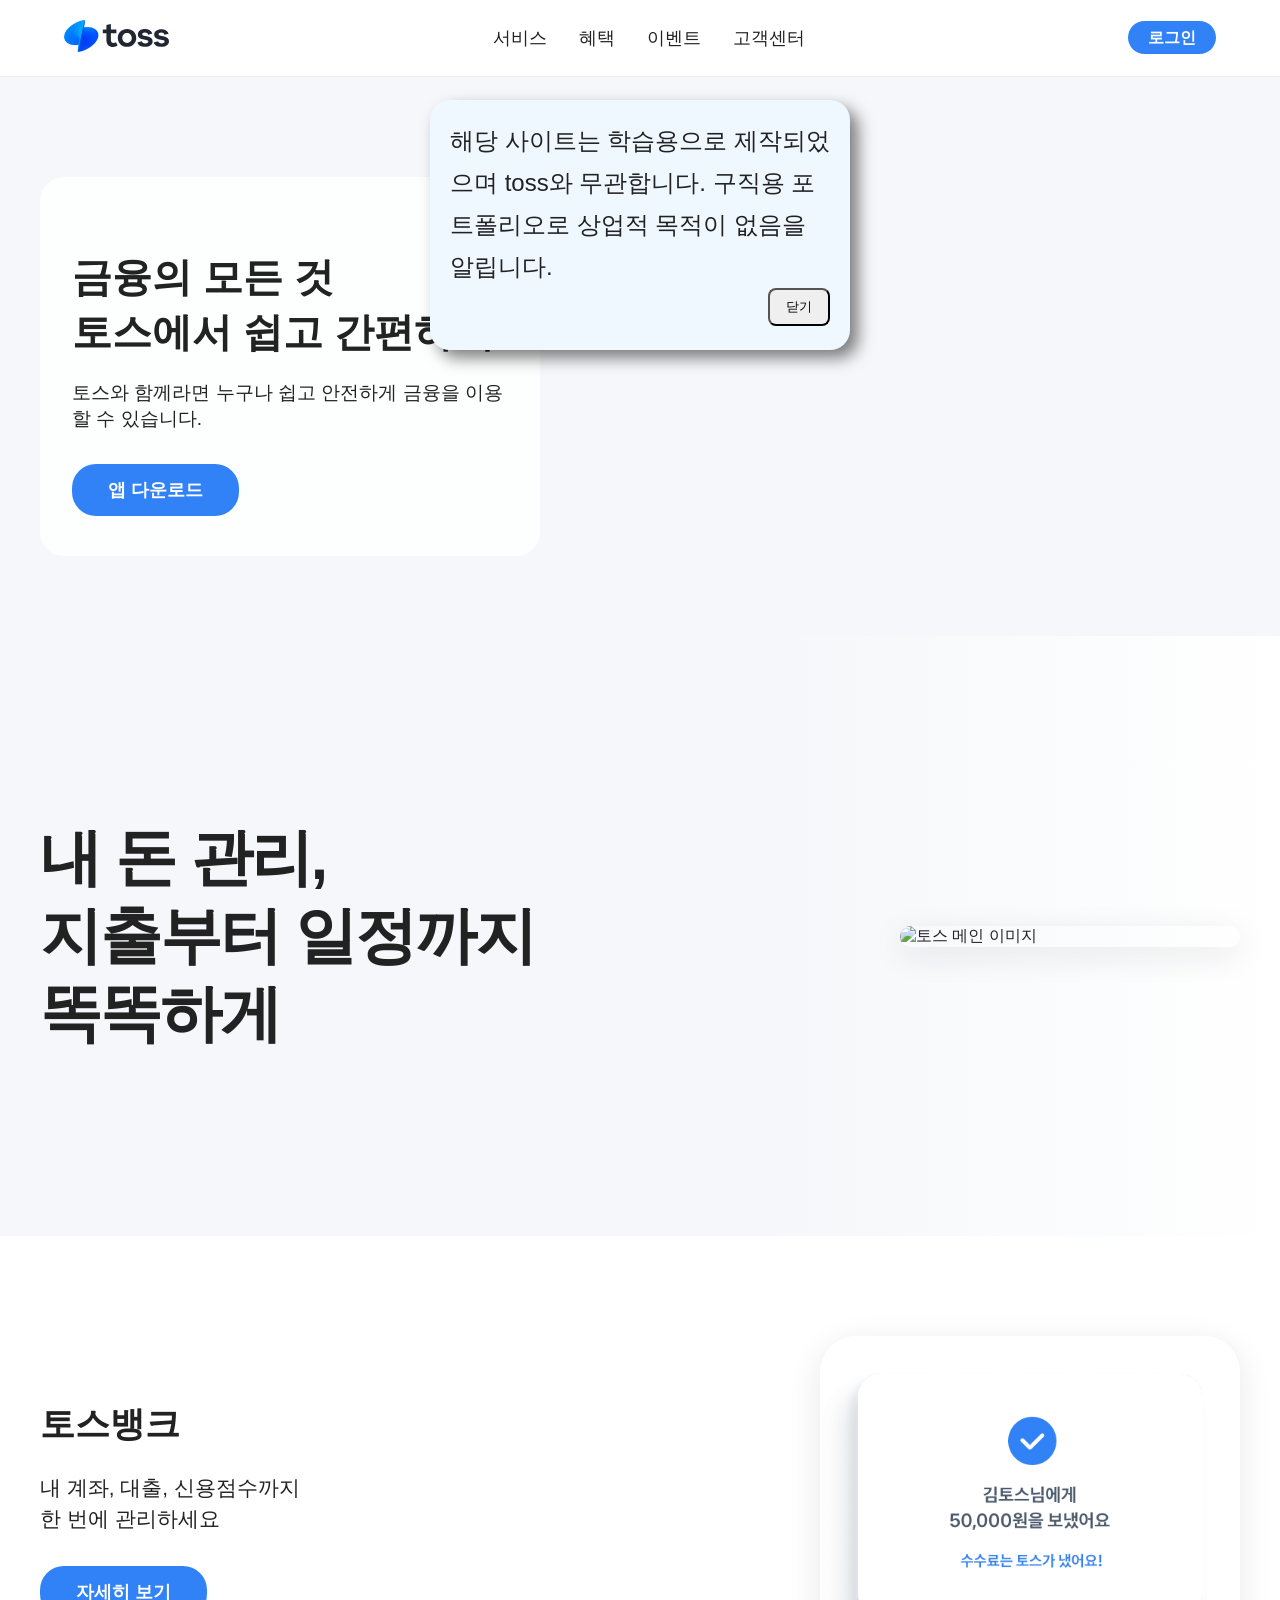
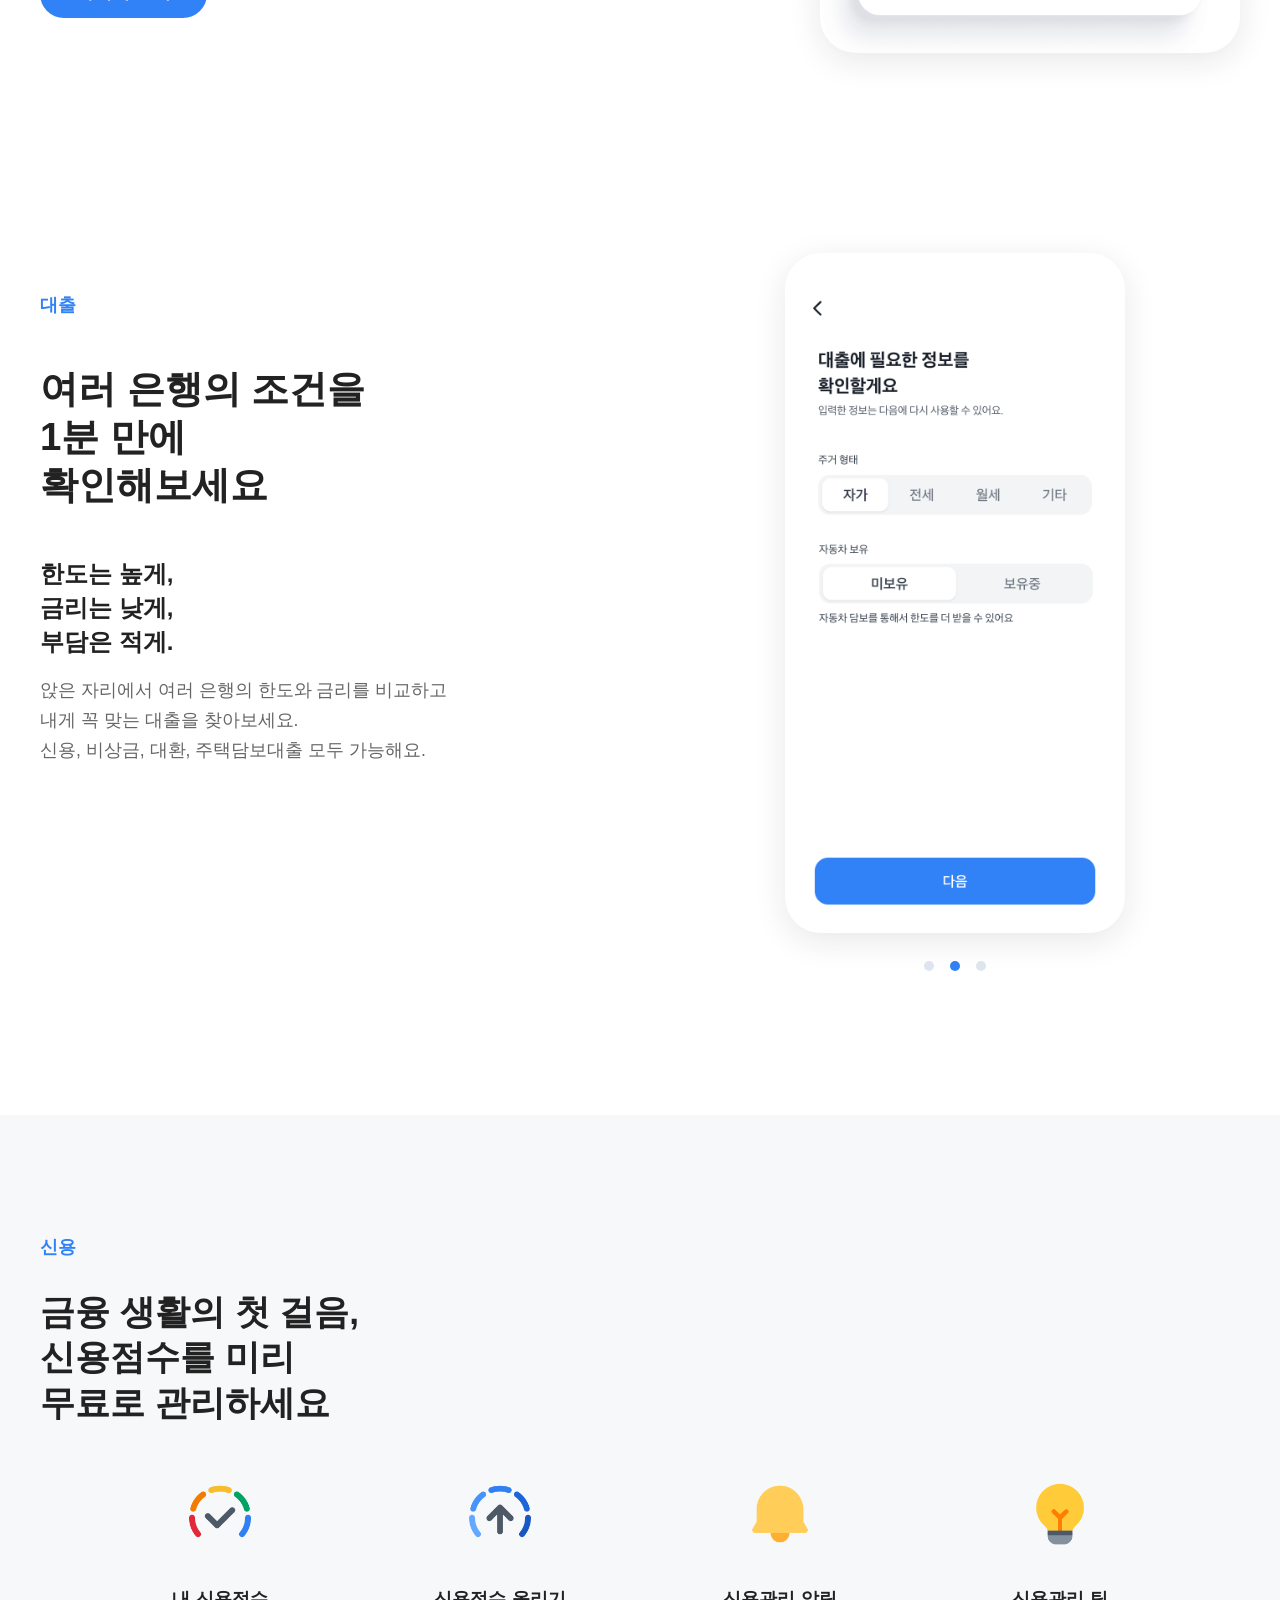
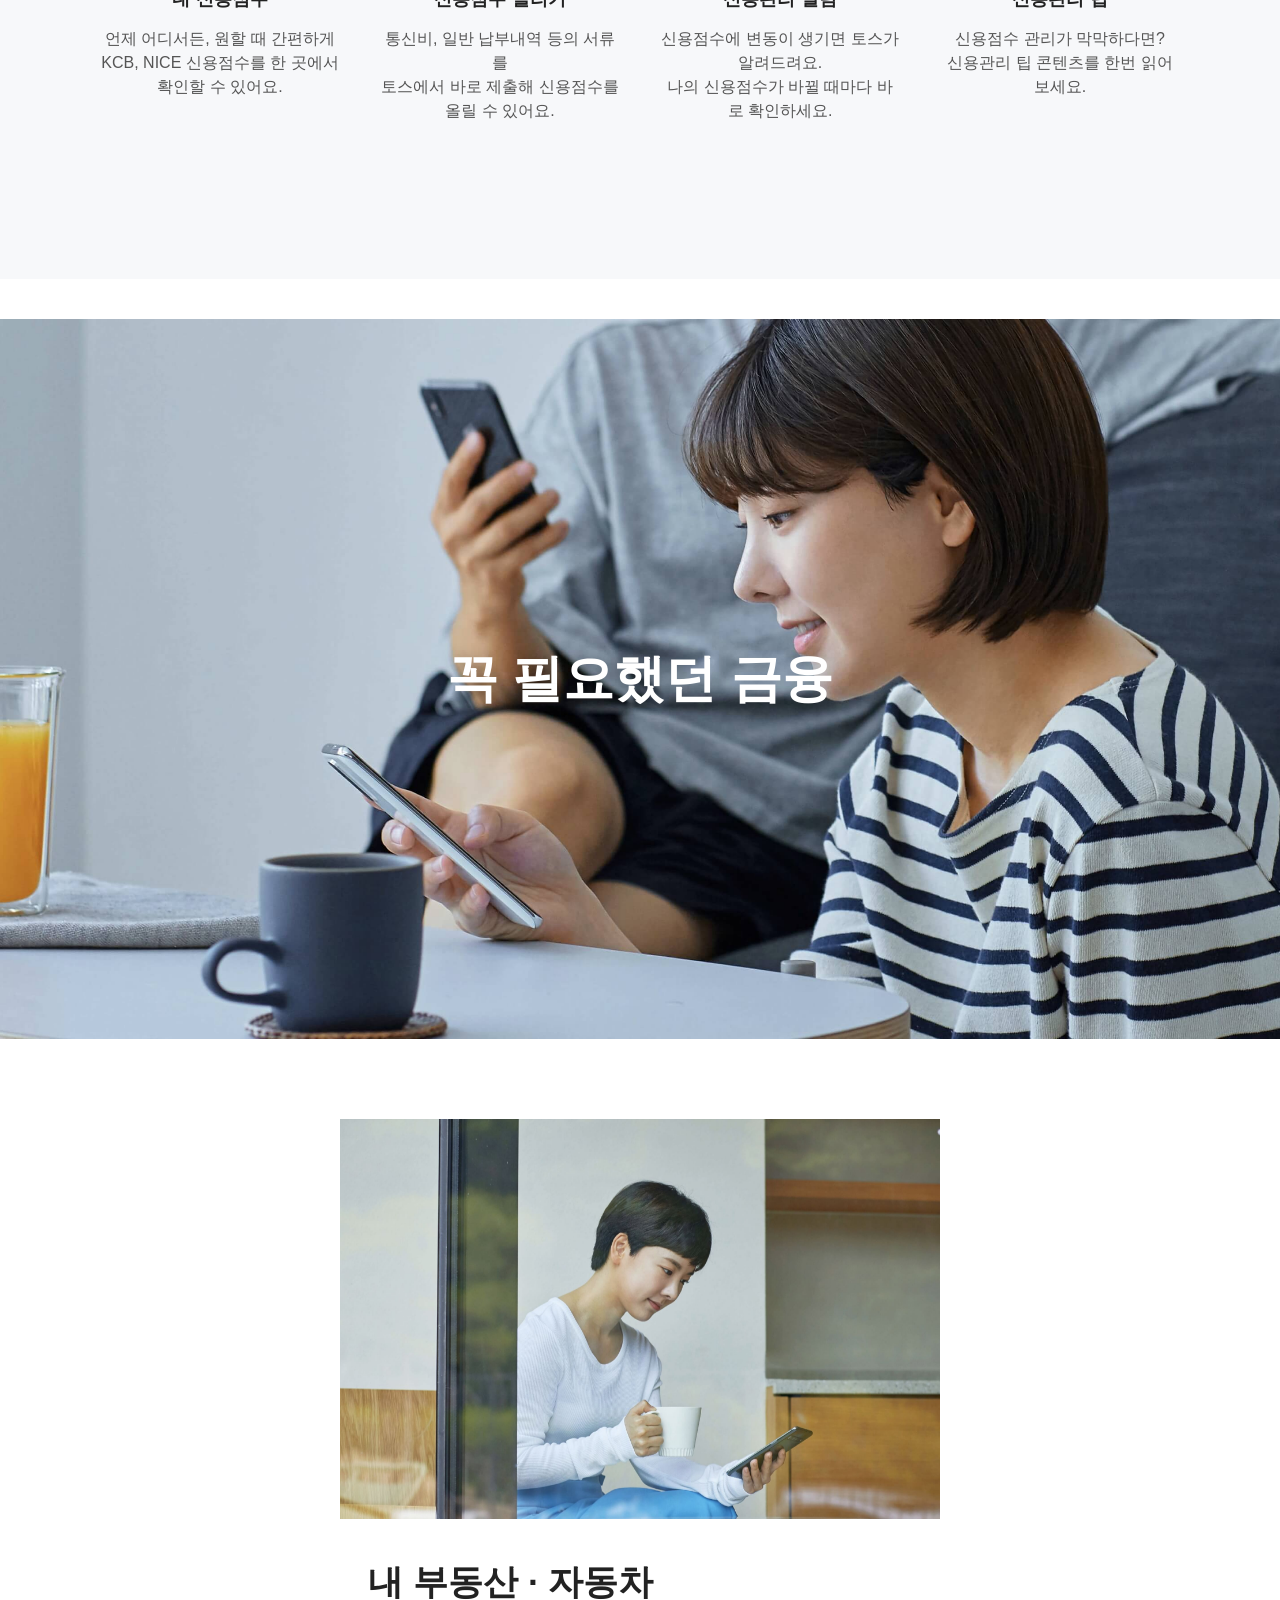
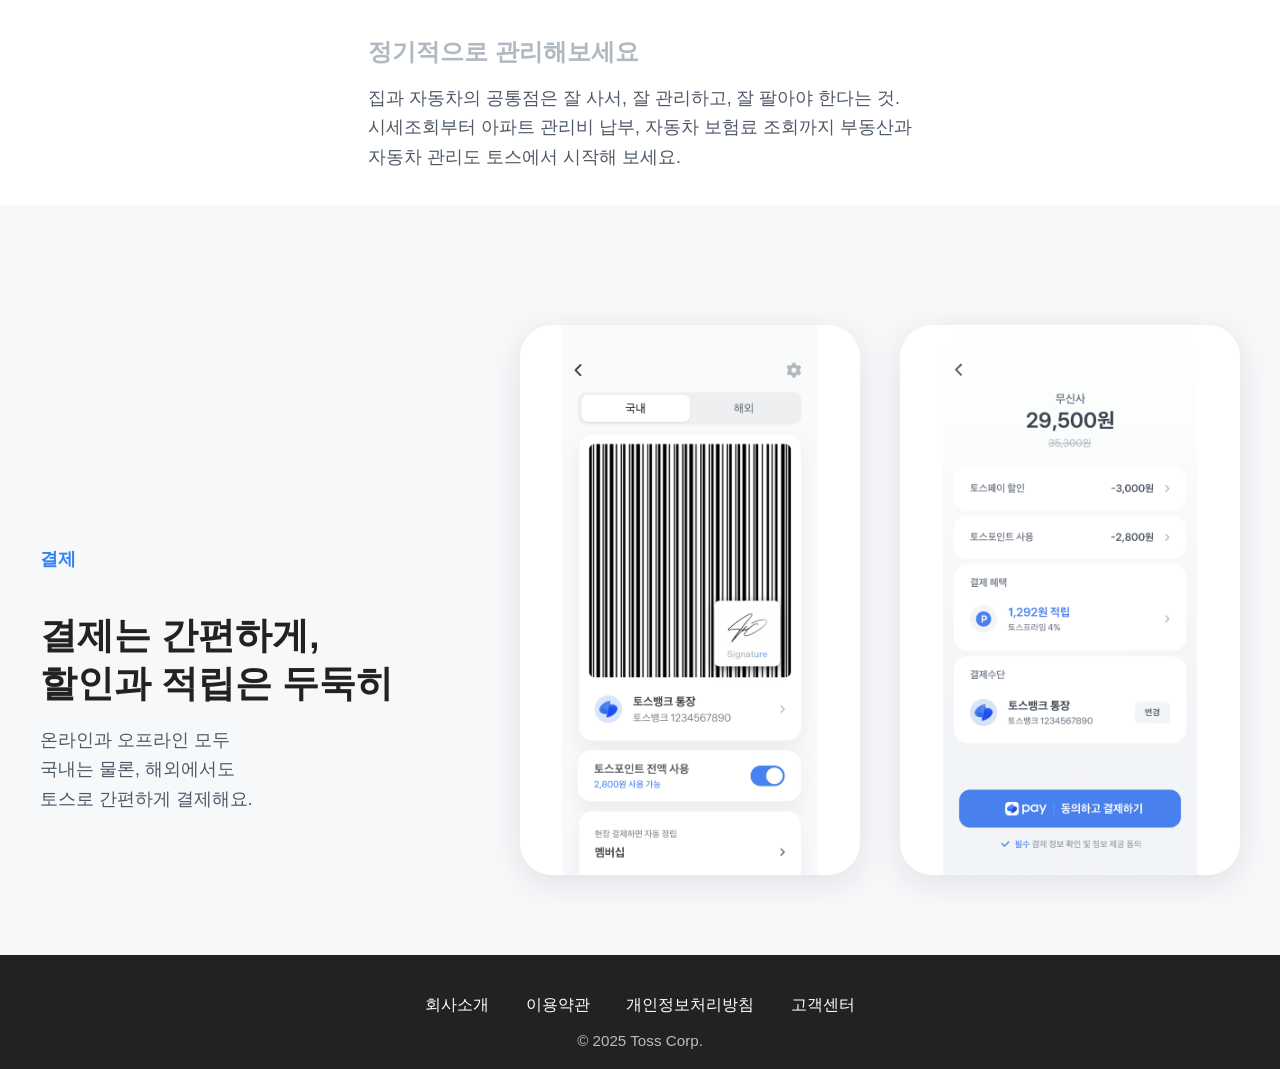
==== commit fd1cf32d: "최신 작업 반영: footer, 슬라이드, 이미지 확대 등" ====
--- a/index.html
+++ b/index.html
@@ -5,8 +5,8 @@
   <meta charset="UTF-8">
   <meta name="viewport" content="width=device-width, initial-scale=1.0">
   <meta name="description" content="간편 송금 서비스 Toss의 리디자인 웹 퍼블리오. UX 개선과 웹 퍼블리싱 역량을 담았습니다.">
-  <meta name="keywords"
-    content="웹 퍼블리싱, Toss 리디자인, UX 리디자인, UI 개선, 포트폴리오 사이트, 취준생 포트폴리오, 웹디자인, 사용자 경험, 프론트엔드, 퍼블리셔 포트폴리오">
+    <meta name="keywords"
+  content="웹 퍼블리싱, Toss 리디자인, UX 리디자인, UI 개선, 포트폴리오 사이트, 취준생 포트폴리오, 웹디자인, 사용자 경험, 프론트엔드, 퍼블리셔 포트폴리오, ...">
   <meta name="author" content="박한상">
   <meta property="og:title" content="토스 메인페이지 리디자인 프로젝트">
   <meta property="og:url" content="https://github.com/sancho79/project1">
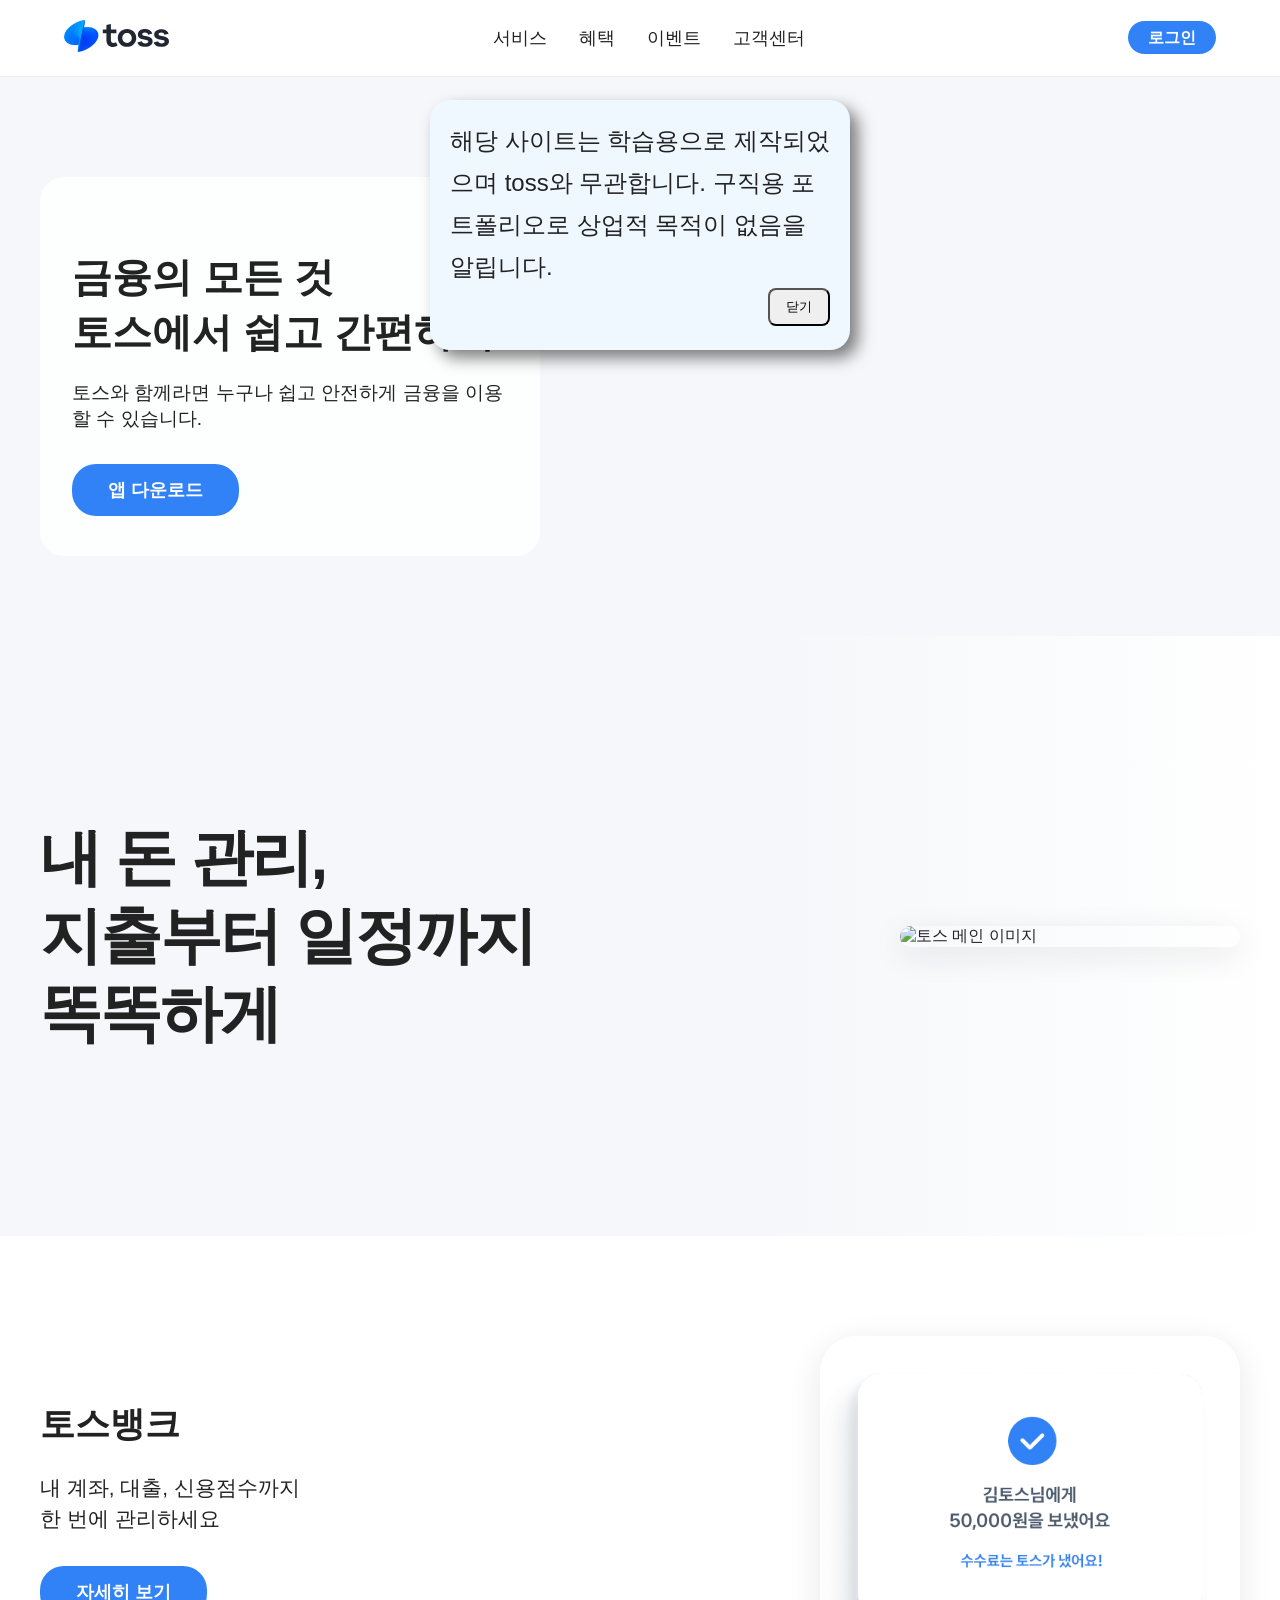
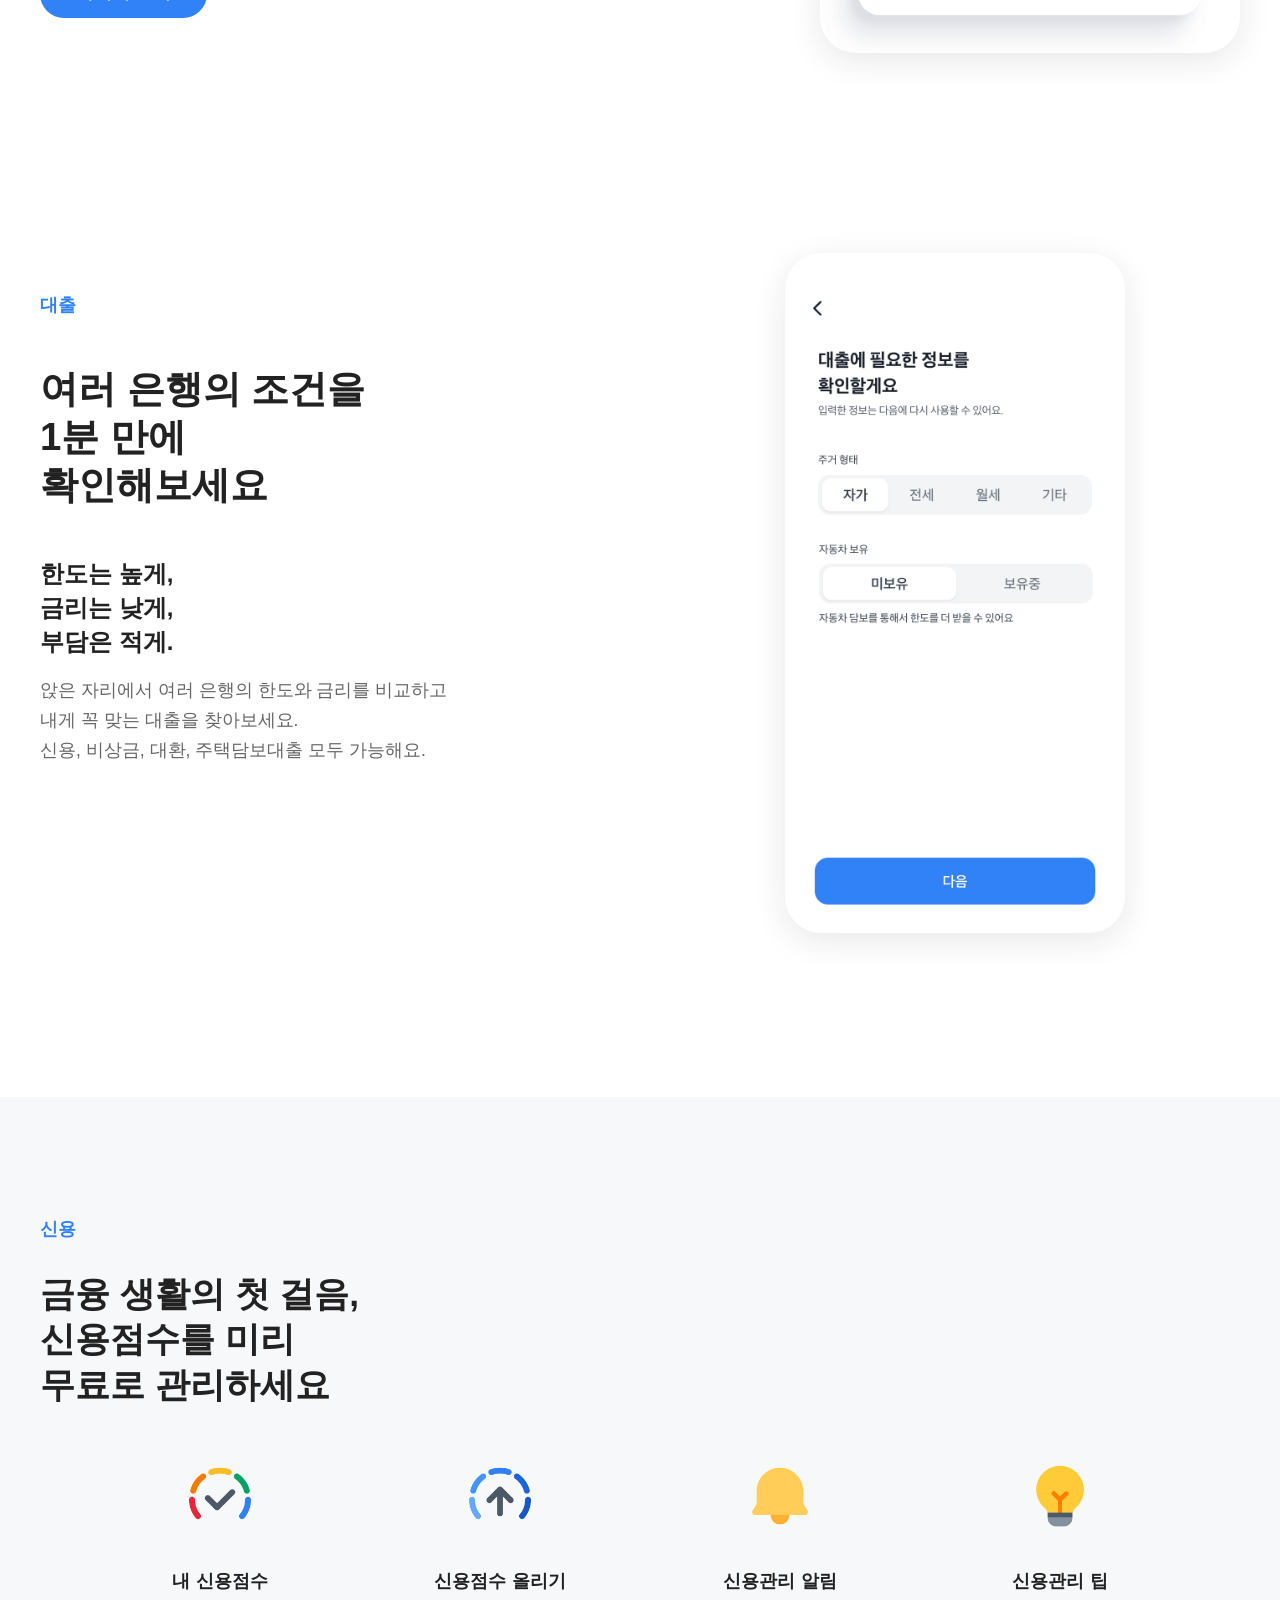
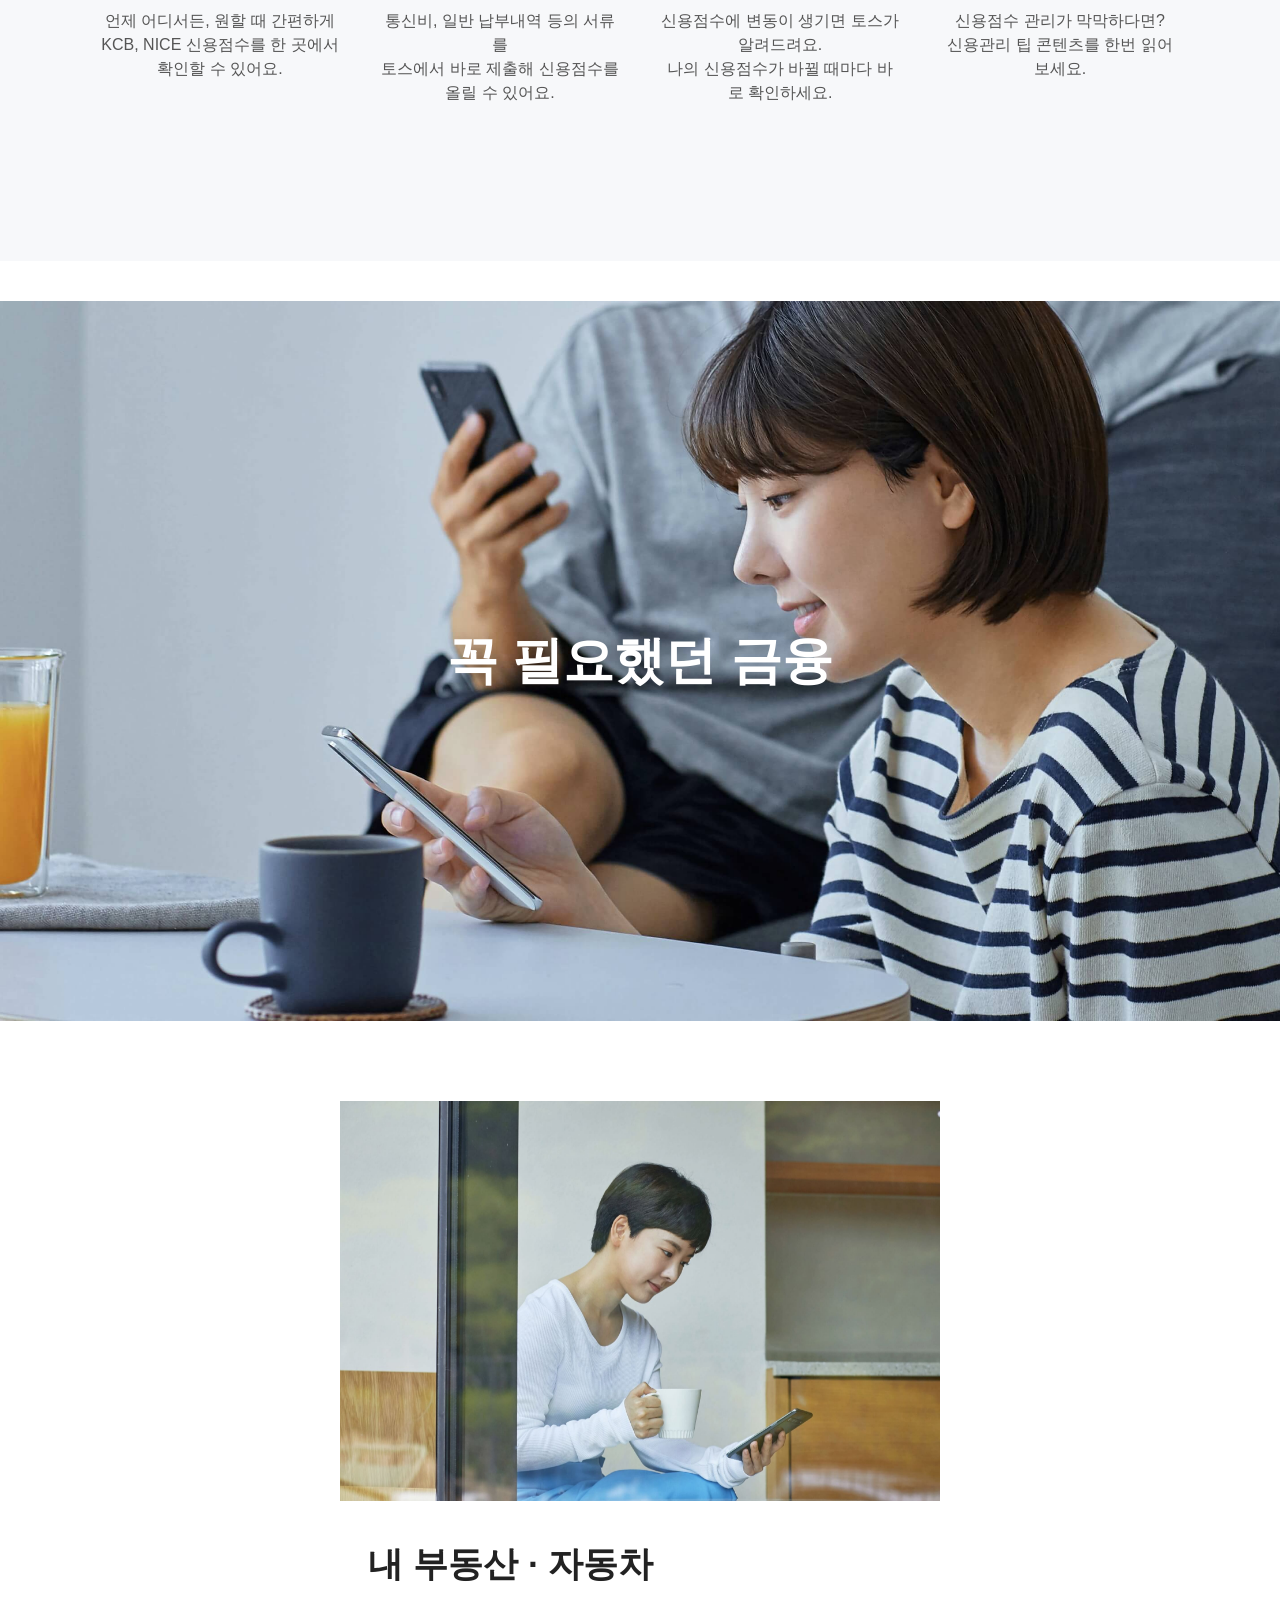
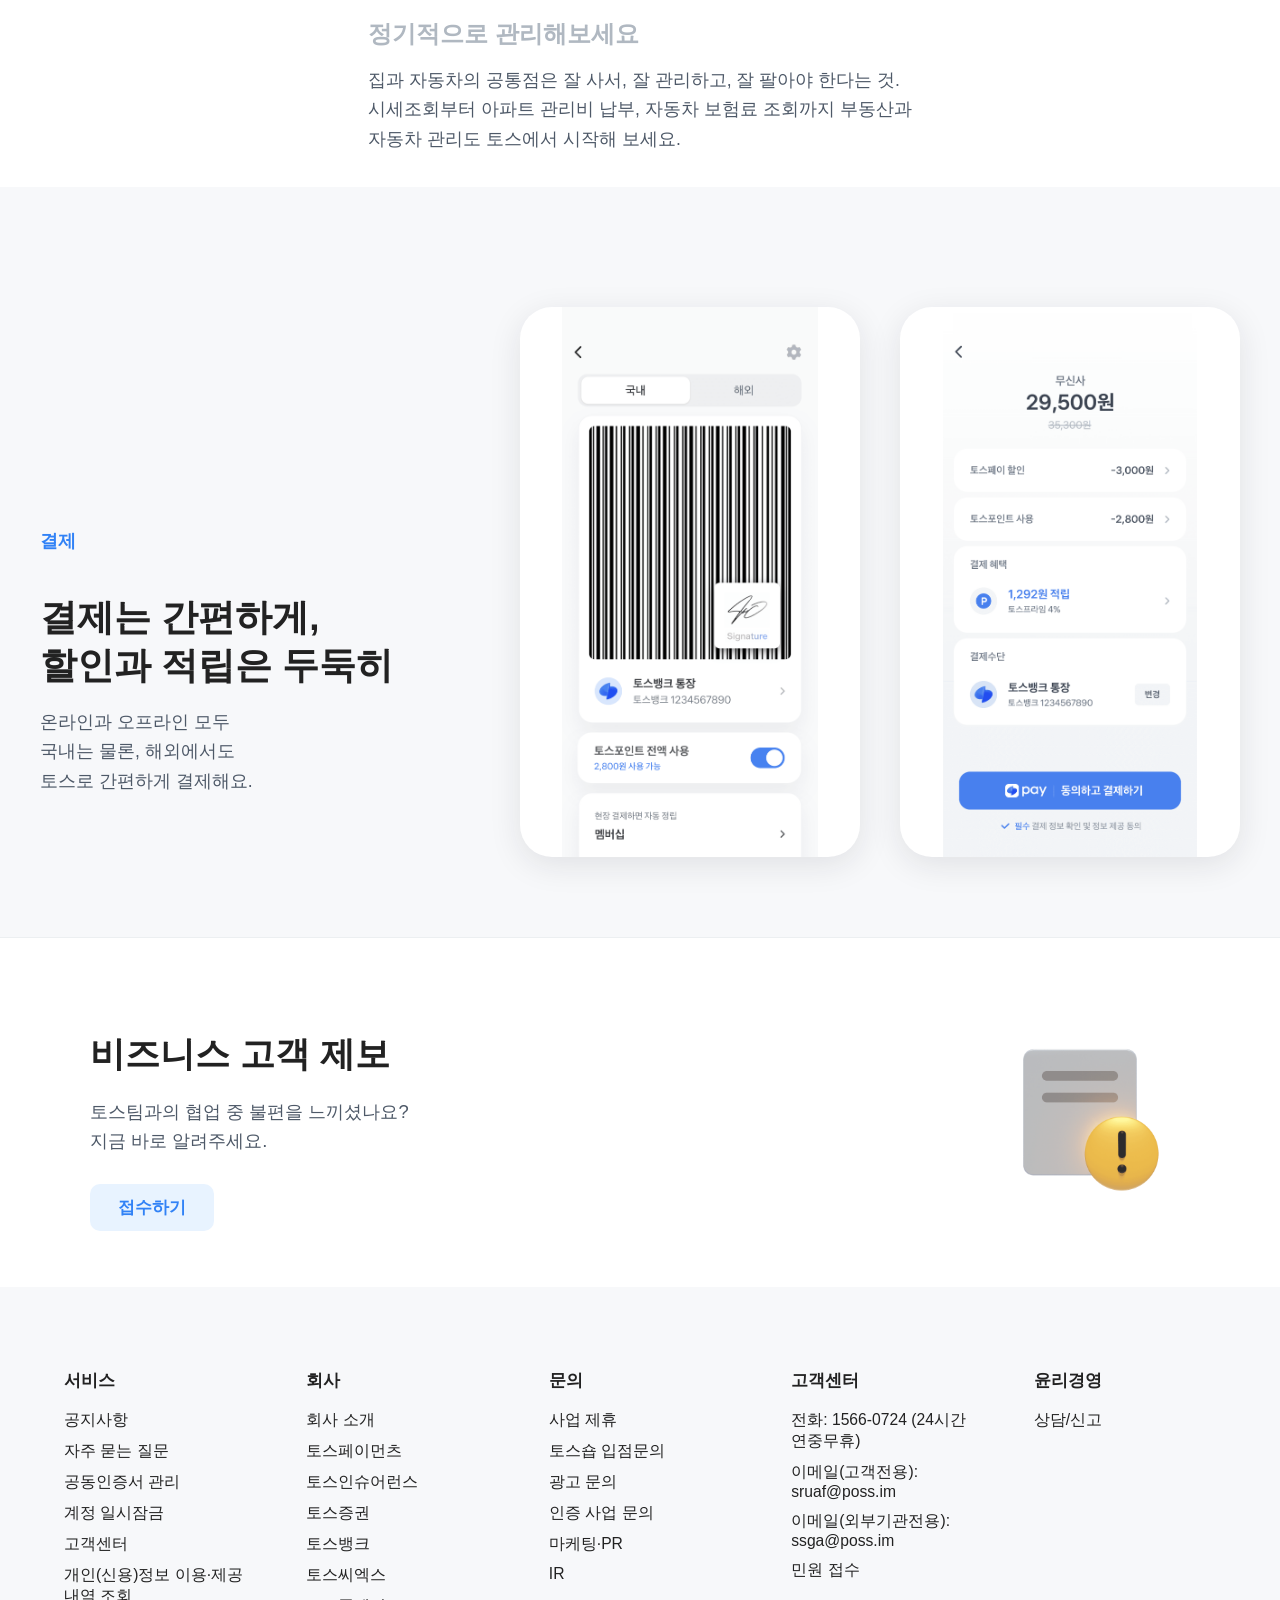
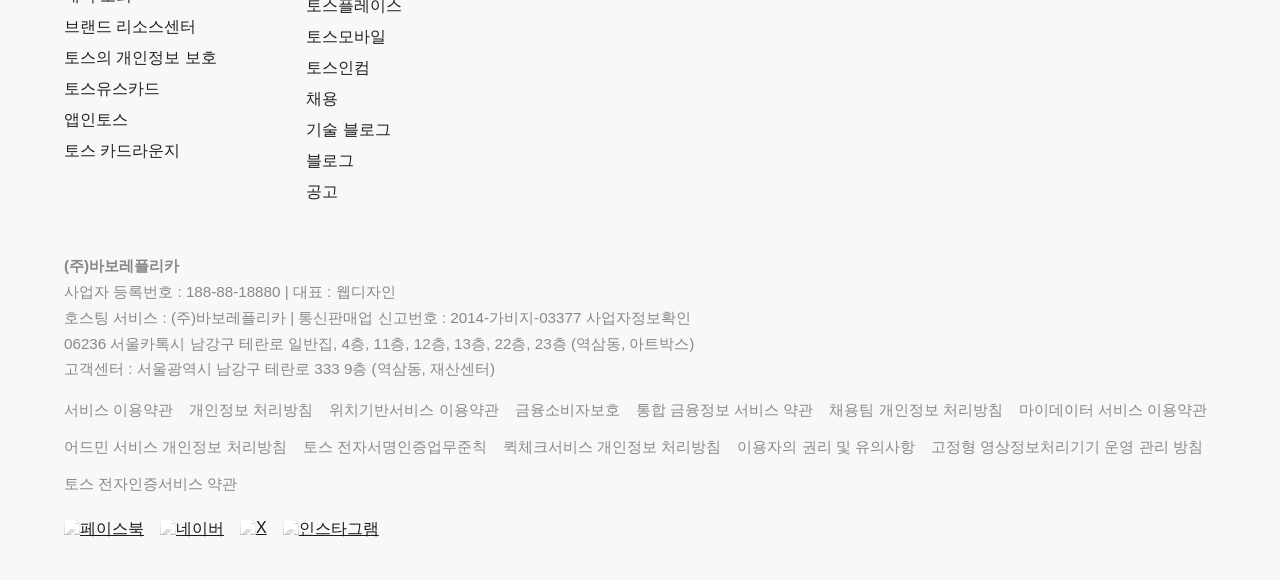
==== commit 04cc1c58: "포트폴리오 토스 클론 gh-pages 배포용 최신화" ====
--- a/index.html
+++ b/index.html
@@ -190,15 +190,113 @@
 <!-- ===================== 결제 섹션 끝 ===================== -->
     </main>
 
-    <footer class="toss-footer">
+    <!-- ======= 비즈니스 고객 제보 섹션 ======= -->
+      <section class="business-report-section">
+        <div class="business-report-inner">
+          <div class="business-report-text">
+            <h2>비즈니스 고객 제보</h2>
+            <p>토스팀과의 협업 중 불편을 느끼셨나요?<br>지금 바로 알려주세요.</p>
+            <a href="#" class="business-report-btn">접수하기</a>
+          </div>
+          <div class="business-report-img">
+            <img src="images/bsi.png" alt="제보 아이콘">
+          </div>
+        </div>
+      </section>
+      <!-- ======= 비즈니스 고객 제보 섹션 끝 ======= -->
+      
+      <footer class="toss-footer">
       <div class="footer-inner">
-        <div class="footer-menu">
-          <a href="#">회사소개</a>
-          <a href="#">이용약관</a>
-          <a href="#">개인정보처리방침</a>
-          <a href="#">고객센터</a>
-        </div>
-        <div class="footer-copy">© 2025 Toss Corp.</div>
+        <div class="footer-links">
+          <div class="footer-col">
+            <h4>서비스</h4>
+            <ul>
+              <li><a href="#">공지사항</a></li>
+              <li><a href="#">자주 묻는 질문</a></li>
+              <li><a href="#">공동인증서 관리</a></li>
+              <li><a href="#">계정 일시잠금</a></li>
+              <li><a href="#">고객센터</a></li>
+              <li><a href="#">개인(신용)정보 이용·제공 내역 조회</a></li>
+              <li><a href="#">브랜드 리소스센터</a></li>
+              <li><a href="#">토스의 개인정보 보호</a></li>
+              <li><a href="#">토스유스카드</a></li>
+              <li><a href="#">앱인토스</a></li>
+              <li><a href="#">토스 카드라운지</a></li>
+            </ul>
+          </div>
+          <div class="footer-col">
+            <h4>회사</h4>
+            <ul>
+              <li><a href="#">회사 소개</a></li>
+              <li><a href="#">토스페이먼츠</a></li>
+              <li><a href="#">토스인슈어런스</a></li>
+              <li><a href="#">토스증권</a></li>
+              <li><a href="#">토스뱅크</a></li>
+              <li><a href="#">토스씨엑스</a></li>
+              <li><a href="#">토스플레이스</a></li>
+              <li><a href="#">토스모바일</a></li>
+              <li><a href="#">토스인컴</a></li>
+              <li><a href="#">채용</a></li>
+              <li><a href="#">기술 블로그</a></li>
+              <li><a href="#">블로그</a></li>
+              <li><a href="#">공고</a></li>
+            </ul>
+          </div>
+          <div class="footer-col">
+            <h4>문의</h4>
+            <ul>
+              <li><a href="#">사업 제휴</a></li>
+              <li><a href="#">토스숍 입점문의</a></li>
+              <li><a href="#">광고 문의</a></li>
+              <li><a href="#">인증 사업 문의</a></li>
+              <li><a href="#">마케팅·PR</a></li>
+              <li><a href="#">IR</a></li>
+            </ul>
+          </div>
+          <div class="footer-col">
+            <h4>고객센터</h4>
+            <ul>
+              <li>전화: 1566-0724 (24시간 연중무휴)</li>
+              <li>이메일(고객전용): sruaf@poss.im</li>
+              <li>이메일(외부기관전용): ssga@poss.im</li>
+              <li><a href="#">민원 접수</a></li>
+            </ul>
+          </div>
+          <div class="footer-col">
+            <h4>윤리경영</h4>
+            <ul>
+              <li><a href="#">상담/신고</a></li>
+            </ul>
+          </div>
+        </div>
+        <div class="footer-company">
+          <strong>(주)바보레플리카</strong><br>
+          사업자 등록번호 : 188-88-18880 | 대표 : 웹디자인<br>
+          호스팅 서비스 : (주)바보레플리카 | 통신판매업 신고번호 : 2014-가비지-03377 사업자정보확인<br>
+          06236 서울카톡시 남강구 테란로 일반집, 4층, 11층, 12층, 13층, 22층, 23층 (역삼동, 아트박스)<br>
+          고객센터 : 서울광역시 남강구 테란로 333 9층 (역삼동, 재산센터)<br>
+        </div>
+        <div class="footer-policy">
+          <a href="#">서비스 이용약관</a>
+          <a href="#">개인정보 처리방침</a>
+          <a href="#">위치기반서비스 이용약관</a>
+          <a href="#">금융소비자보호</a>
+          <a href="#">통합 금융정보 서비스 약관</a>
+          <a href="#">채용팀 개인정보 처리방침</a>
+          <a href="#">마이데이터 서비스 이용약관</a>
+          <a href="#">어드민 서비스 개인정보 처리방침</a>
+          <a href="#">토스 전자서명인증업무준칙</a>
+          <a href="#">퀵체크서비스 개인정보 처리방침</a>
+          <a href="#">이용자의 권리 및 유의사항</a>
+          <a href="#">고정형 영상정보처리기기 운영 관리 방침</a>
+          <a href="#">토스 전자인증서비스 약관</a>
+        </div>
+        <div class="footer-sns">
+          <a href="#"><img src="https://static.toss.im/assets/homepage/safety/icon-tossfeed.svg" alt="페이스북"></a>
+          <a href="#"><img src="https://static.toss.im/assets/homepage/safety/icn-naver.svg" alt="네이버"></a>
+          <a href="#"><img src="https://static.toss.im/assets/homepage/safety/icon-x.svg" alt="X"></a>
+          <a href="#"><img src="https://static.toss.im/assets/homepage/safety/icn-instagram.svg" alt="인스타그램"></a>
+        </div>
       </div>
     </footer>
     <script src="script/js.js"></script>
--- a/css/wireframe.css
+++ b/css/wireframe.css
@@ -660,28 +660,111 @@
 
 /* 푸터 */
 .toss-footer {
-  background: #222;
-  color: #fff;
-  padding: 40px 0 20px 0;
-}
-.footer-inner {
+  background: #f7f8fa;
+  color: #222;
+  padding: 60px 0 40px 0;
+  font-size: 1rem;
+  font-family: 'Pretendard', 'Noto Sans KR', Arial, sans-serif;
+}
+.toss-footer .footer-inner {
   max-width: 1200px;
   margin: 0 auto;
-  text-align: center;
-}
-.footer-menu {
-  margin-bottom: 16px;
-}
-.footer-menu a {
-  color: #fff;
-  margin: 0 16px;
+  padding: 0 24px;
+}
+.toss-footer .footer-links {
+  display: flex;
+  justify-content: flex-start;
+  gap: 60px;
+  margin-bottom: 40px;
+  flex-wrap: wrap;
+}
+.toss-footer .footer-col {
+  min-width: 160px;
+  flex: 1 1 0;
+}
+.toss-footer .footer-col h4 {
+  font-size: 1.05rem;
+  font-weight: 700;
+  margin-bottom: 18px;
+  color: #222;
+}
+.toss-footer .footer-col ul {
+  list-style: none;
+  padding: 0;
+  margin: 0;
+}
+.toss-footer .footer-col ul li {
+  margin-bottom: 10px;
+  font-size: 0.98rem;
+  color: #222;
+}
+.toss-footer .footer-col ul li a {
+  color: #222;
   text-decoration: none;
-  font-size: 1rem;
-}
-.footer-copy {
+  transition: color 0.2s;
+}
+.toss-footer .footer-col ul li a:hover {
+  color: #3182f6;
+}
+.toss-footer .footer-company {
   font-size: 0.95rem;
-  color: #bbb;
-}
+  color: #888;
+  margin-bottom: 18px;
+  line-height: 1.7;
+}
+.toss-footer .footer-policy {
+  display: flex;
+  flex-wrap: wrap;
+  gap: 16px;
+  margin-bottom: 24px;
+}
+.toss-footer .footer-policy a {
+  color: #888;
+  font-size: 0.95rem;
+  text-decoration: none;
+  transition: color 0.2s;
+}
+.toss-footer .footer-policy a:hover {
+  color: #3182f6;
+}
+.toss-footer .footer-sns {
+  display: flex;
+  gap: 16px;
+  margin-top: 8px;
+}
+.toss-footer .footer-sns a img {
+  width: 28px;
+  height: 28px;
+  filter: grayscale(1) brightness(1.5);
+  transition: filter 0.2s;
+}
+.toss-footer .footer-sns a:hover img {
+  filter: none;
+}
+@media (max-width: 900px) {
+  .toss-footer .footer-links {
+    flex-direction: column;
+    gap: 0;
+  }
+  .toss-footer .footer-col {
+    margin-bottom: 32px;
+  }
+  .toss-footer .footer-inner {
+    padding: 0 12px;
+  }
+}
+@media (max-width: 600px) {
+  .toss-footer {
+    padding: 32px 0 16px 0;
+    font-size: 0.95rem;
+  }
+  .toss-footer .footer-sns a img {
+    width: 22px;
+    height: 22px;
+  }
+}
+
+/* 팝업 */
 .popup {
   position: fixed;
   width: 420px;
@@ -960,4 +1043,107 @@
     font-size: 0.95rem;
   }
 }
-/* ===================== 결제 섹션 끝 ===================== */+/* ===================== 결제 섹션 끝 ===================== */
+
+/* ===================== 비즈니스 고객 제보 섹션 ===================== */
+.business-report-section {
+  background: #fff; /* 배경색을 흰색으로 변경 */
+  padding: 64px 0 56px 0;
+  border-top: 1px solid #eceff1;
+}
+.business-report-inner {
+  max-width: 1100px;
+  margin: 0 auto;
+  display: flex;
+  align-items: center;
+  justify-content: center;
+  gap: 80px;
+}
+.business-report-text {
+  flex: 1 1 0;
+  text-align: left;
+}
+.business-report-text h2 {
+  font-size: 2.2rem;
+  font-weight: 700;
+  margin-bottom: 18px;
+  color: #222;
+}
+.business-report-text p {
+  font-size: 1.15rem;
+  color: #4e5968;
+  margin-bottom: 28px;
+  line-height: 1.6;
+}
+.business-report-btn {
+  display: inline-block;
+  background: #e8f3ff;
+  color: #3182f6;
+  border-radius: 10px;
+  padding: 12px 28px;
+  font-size: 1.05rem;
+  font-weight: 600;
+  text-decoration: none;
+  transition: background 0.2s, color 0.2s;
+}
+.business-report-btn:hover {
+  background: #3182f6;
+  color: #fff;
+}
+.business-report-img {
+  flex: 0 0 220px;
+  display: flex;
+  align-items: center;
+  justify-content: center;
+}
+.business-report-img img {
+  width: 180px;
+  height: auto;
+  display: block;
+}
+@media (max-width: 900px) {
+  .business-report-inner {
+    flex-direction: column;
+    gap: 32px;
+    text-align: center;
+  }
+  .business-report-text {
+    text-align: center;
+  }
+  .business-report-img {
+    justify-content: center;
+  }
+}
+/* 닷 애니매이션 */
+.dot {
+    position: fixed;
+    right: 32px;
+    bottom: 32px;
+    width: 64px;
+    height: 64px;
+    background: #3182f6;
+    border-radius: 50%;
+    opacity: 0;
+    transition: all 0.4s;
+    z-index: 1000;
+    display: flex;
+    align-items: center;
+    justify-content: center;
+    cursor: pointer;
+    box-shadow: 0 4px 16px rgba(49,130,246,0.15);
+}
+.dot.on {
+    opacity: 1;
+}
+.dot::before {
+    content: '↑';
+    color: #fff;
+    font-size: 2rem;
+    font-weight: bold;
+    position: relative;
+    top: 2px;
+}
+.dot:hover {
+    background: #1657c1;
+}
+/* ===================== 비즈니스 고객 제보 섹션 끝 ===================== */
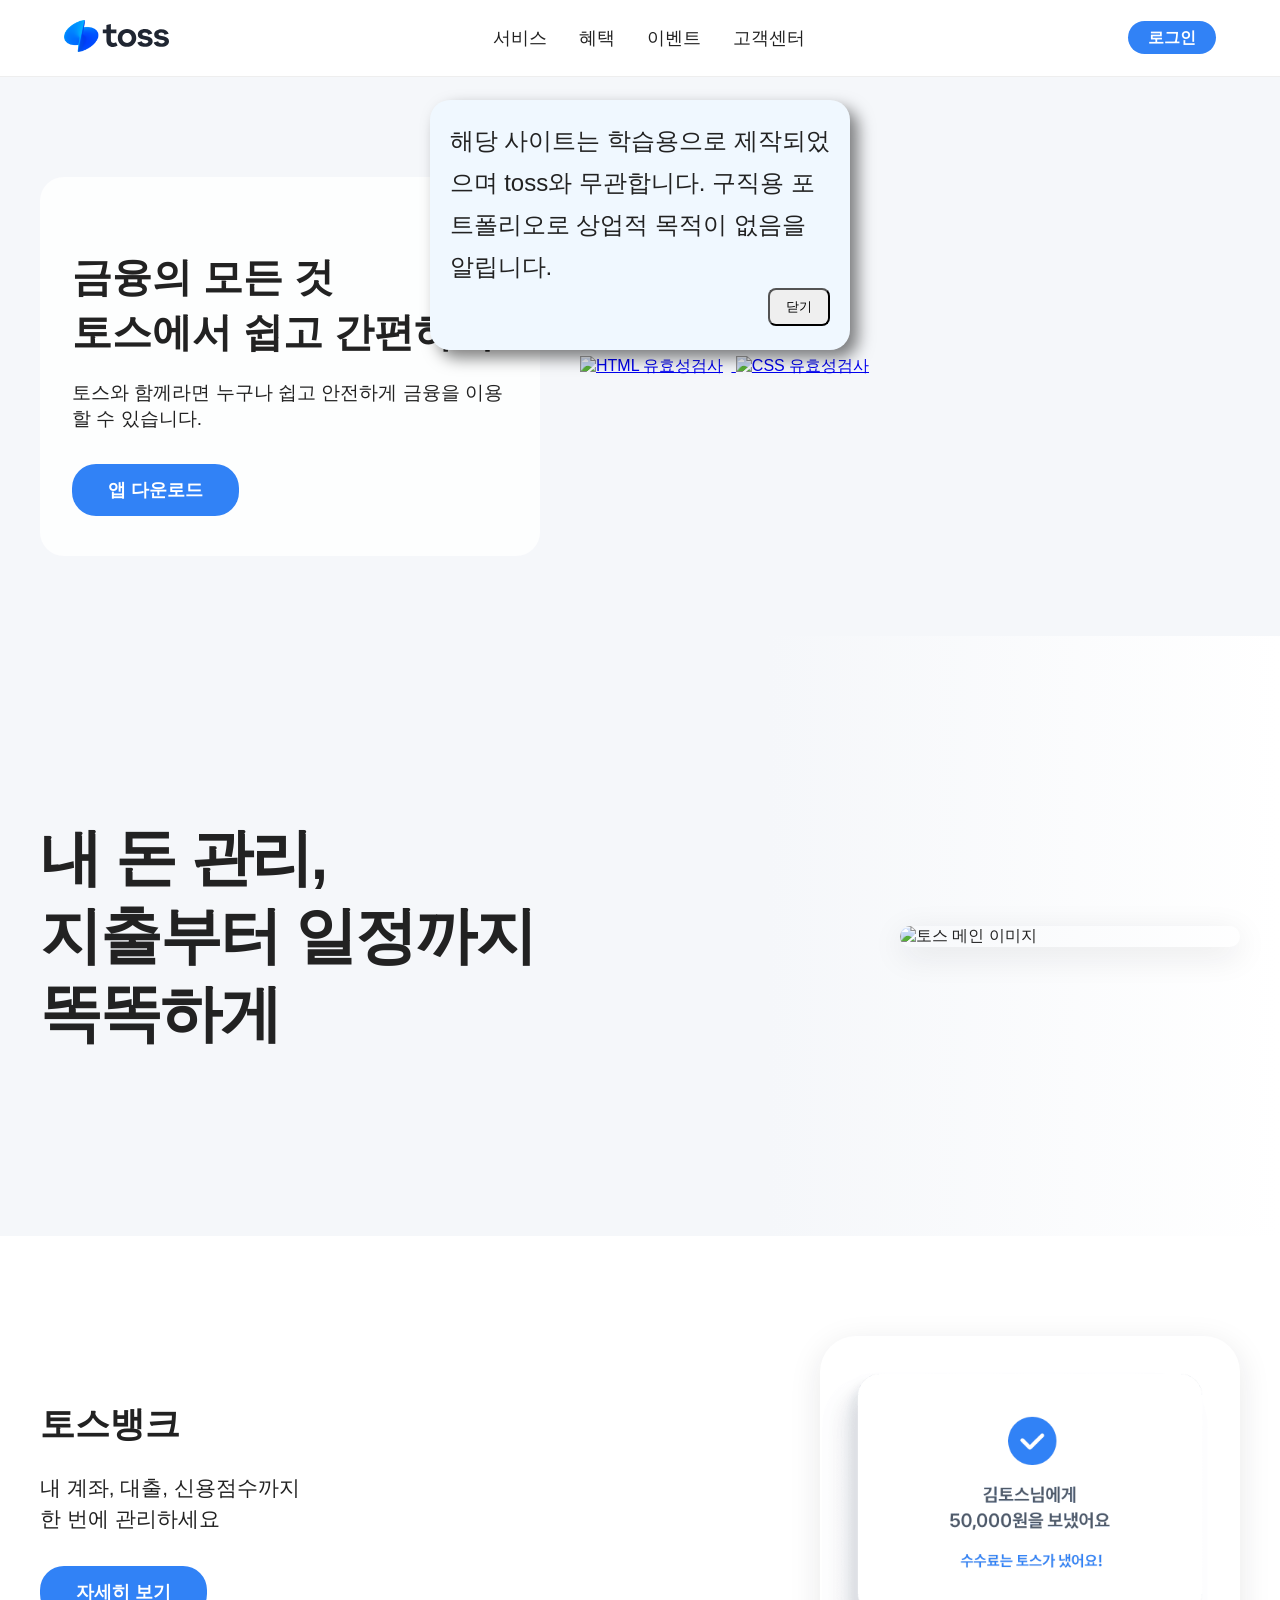
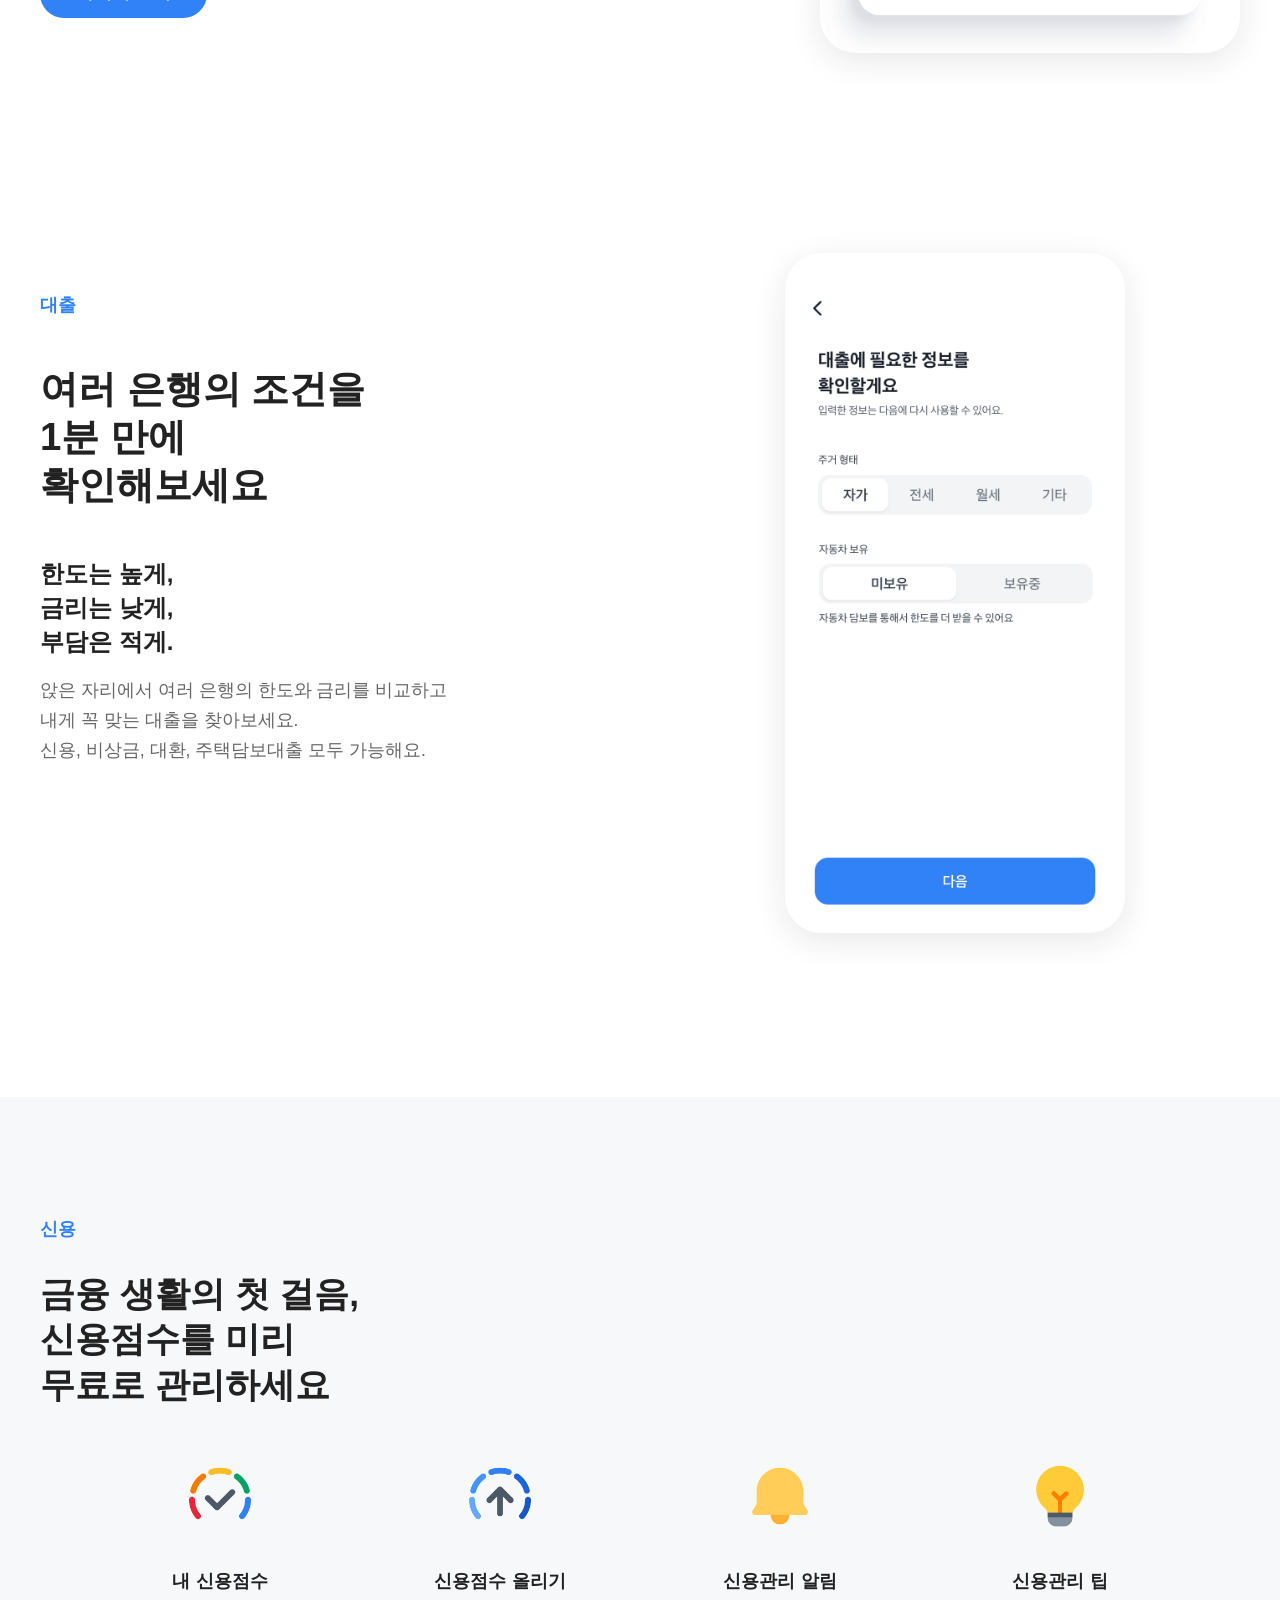
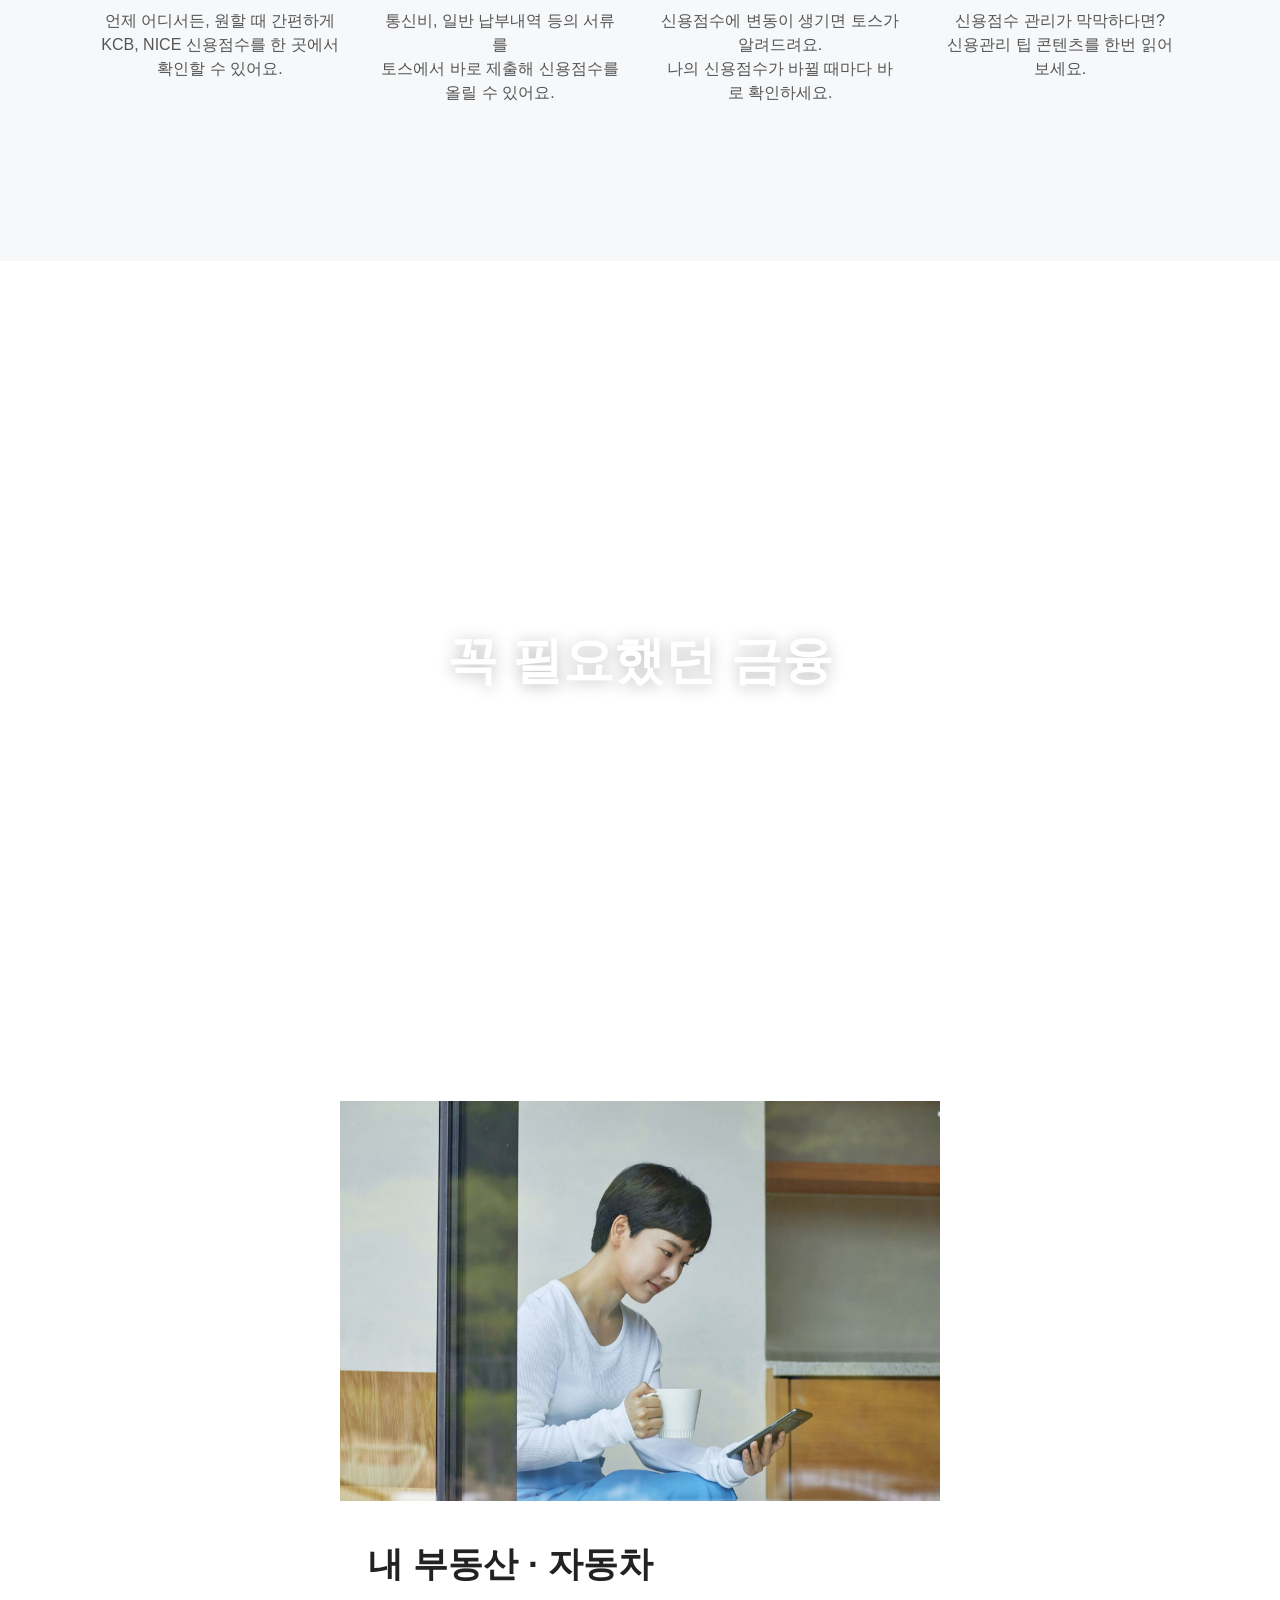
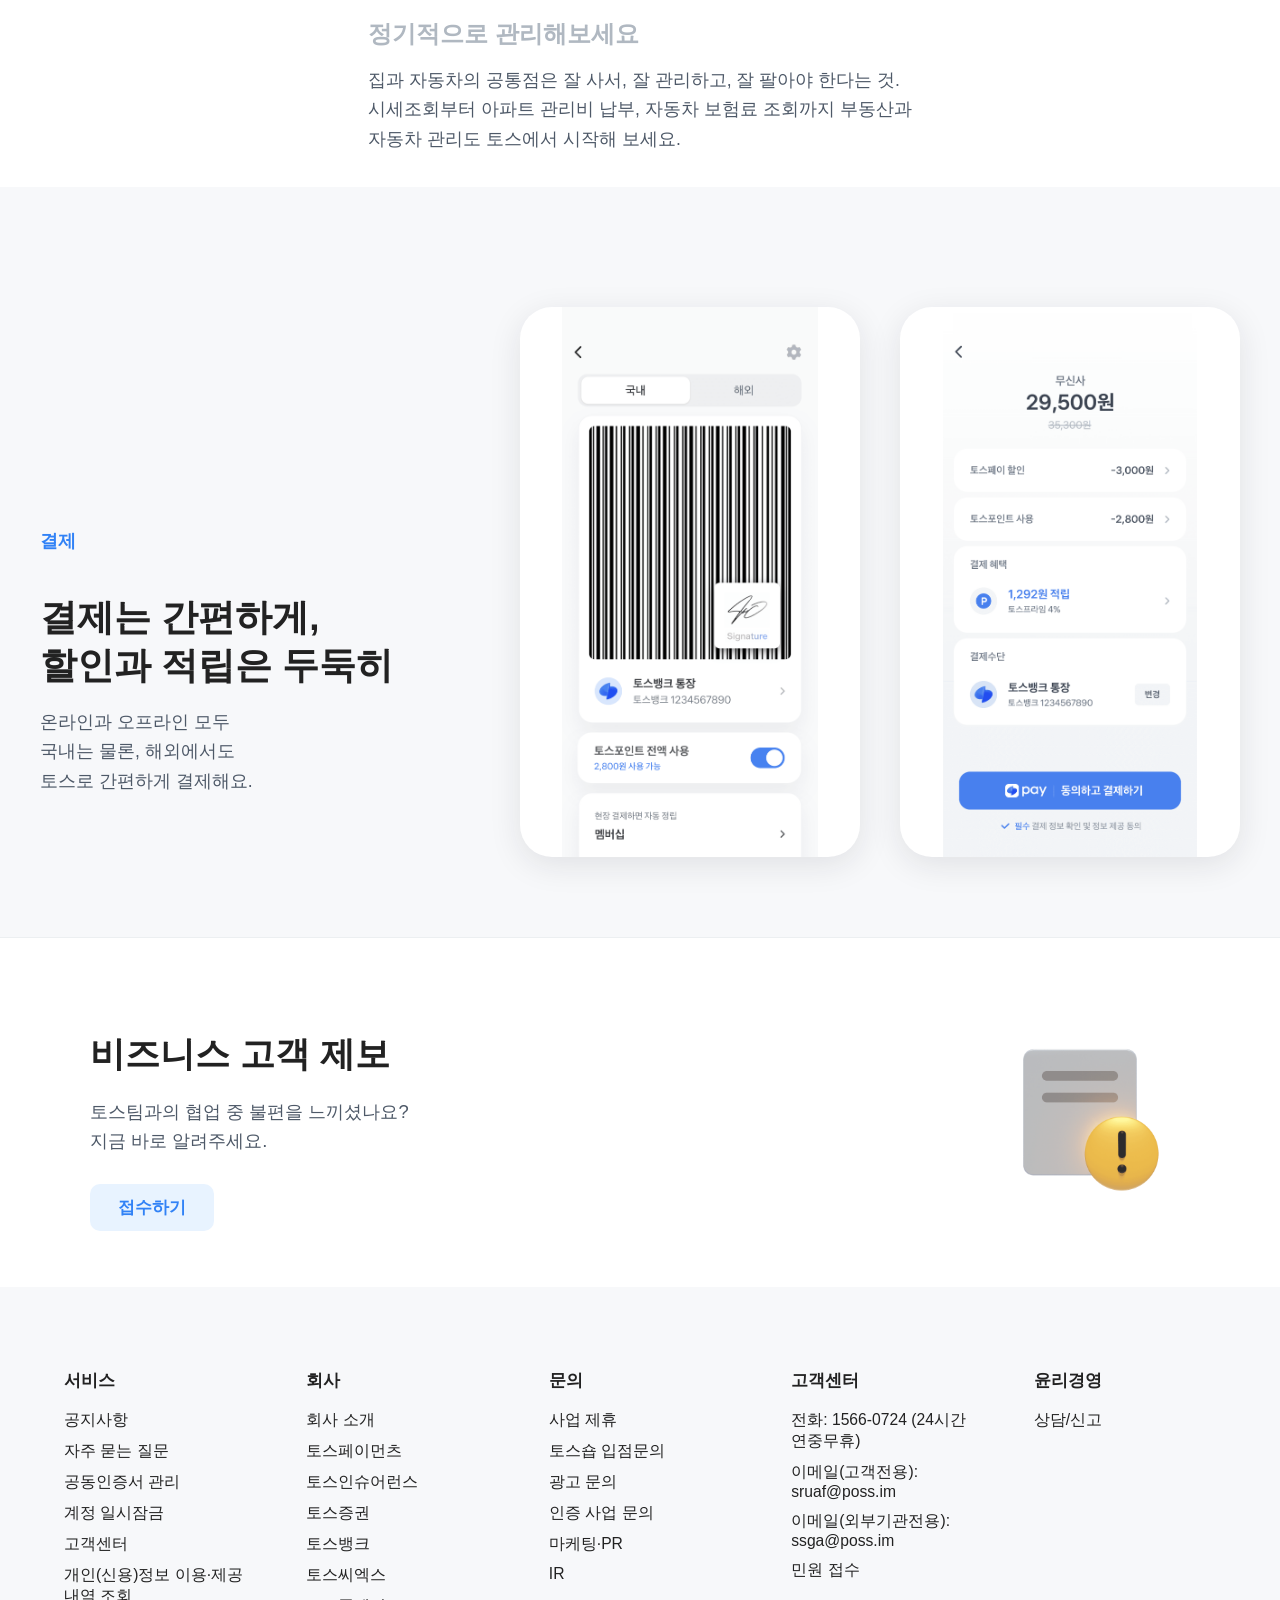
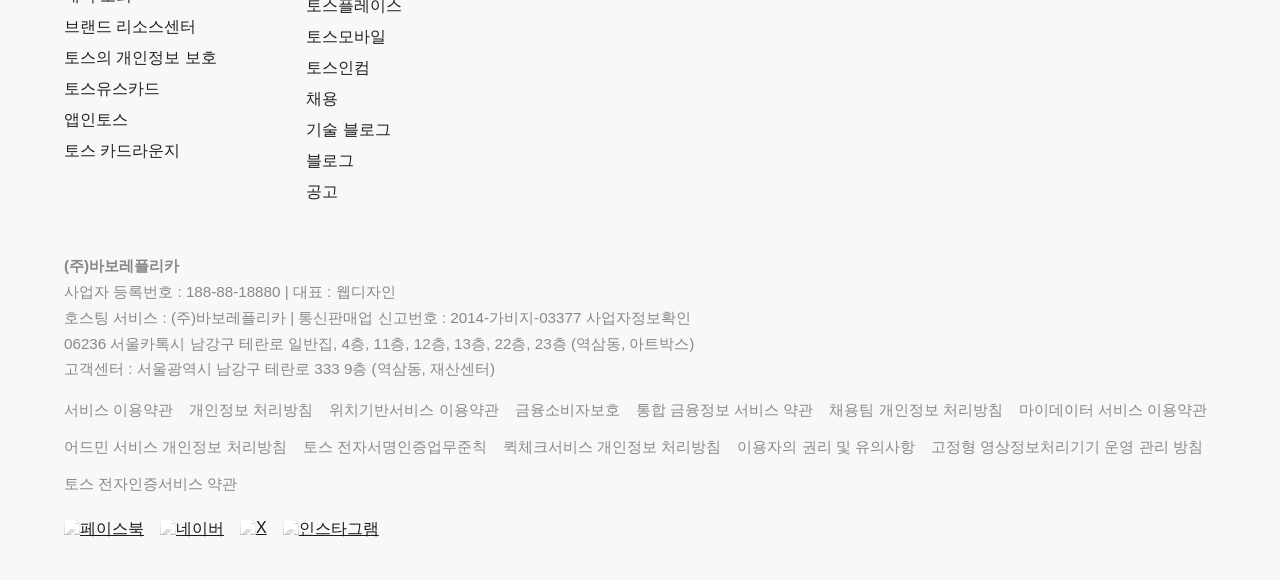
==== commit 4151ebce: "최종 W3C 유효성 마크 및 오류 수정, 포트폴리오 제출용" ====
--- a/index.html
+++ b/index.html
@@ -47,148 +47,154 @@
   </header>
 
   <main>
-    <main>
-      <section class="main-visual">
-        <div class="main-visual-inner">
-          <div class="main-text">
-            <h1>금융의 모든 것<br>토스에서 쉽고 간편하게</h1>
-            <p>토스와 함께라면 누구나 쉽고 안전하게 금융을 이용할 수 있습니다.</p>
-            <a href="#" class="main-cta">앱 다운로드</a>
-          </div>
-        </div>
-      </section>
-
-      <section class="bank-visual">
-        <div class="bank-visual-inner">
-          <div class="bank-text">
-            <h1>내 돈 관리,<br>지출부터 일정까지<br>똑똑하게</h1>
-          </div>
-          <div class="bank-visual-image">
-            <img src="https://static.toss.im/assets/homepage/newtossim/home_screen_1.png" alt="토스 메인 이미지">
-          </div>
-        </div>
-      </section>
-      <section class="service-feature">
-        <div class="service-feature-inner">
-          <div class="feature-text">
-            <h2>토스뱅크</h2>
-            <p>내 계좌, 대출, 신용점수까지<br>한 번에 관리하세요</p>
-            <a href="#" class="feature-btn">자세히 보기</a>
-          </div>
-          <div class="feature-image">
-            <img src="images/kim.png" alt="토스뱅크 이미지">
-          </div>
-        </div>
-      </section>
-      <!--========여기까지 김토스확정========== -->
-
-      <section class="loan-feature">
-        <div class="loan-feature-inner">
-          <div class="loan-text">
-            <span class="loan-label">대출</span>
-            <h2>여러 은행의 조건을<br>1분 만에<br>확인해보세요</h2>
-            <div class="loan-desc">
-              <strong>한도는 높게,<br>금리는 낮게,<br>부담은 적게.</strong>
-              <p>
-                앉은 자리에서 여러 은행의 한도와 금리를 비교하고<br>
-                내게 꼭 맞는 대출을 찾아보세요.<br>
-                신용, 비상금, 대환, 주택담보대출 모두 가능해요.
-              </p>
-            </div>
-          </div>
-          <div class="loan-phone">
-            <div class="phone-slider">
-              <img src="images/dachul-1.png" alt="대출 슬라이드1" class="active">
-              <img src="images/dachul-2.png" alt="대출 슬라이드2">
-              <img src="images/dachul-3.png" alt="대출 슬라이드3">
-            </div>
-            <div class="phone-dots">
-              <span class="dot active"></span>
-              <span class="dot"></span>
-              <span class="dot"></span>
-            </div>
-          </div>
-        </div>
-      </section>
-<!-- ============== 신용 슬라이드마감======== -->
-
-<section class="credit-section">
-  <div class="credit-inner">
-    <div class="credit-header">
-      <span class="credit-label">신용</span>
-      <h2>금융 생활의 첫 걸음,<br>신용점수를 미리<br>무료로 관리하세요</h2>
-    </div>
-    <div class="credit-features">
-      <div class="credit-feature">
-        <img src="images/credit-1.png" alt="내 신용점수">
-        <h3>내 신용점수</h3>
-        <p>언제 어디서든, 원할 때 간편하게<br>KCB, NICE 신용점수를 한 곳에서 확인할 수 있어요.</p>
-      </div>
-      <div class="credit-feature">
-        <img src="images/credit-2.png" alt="신용점수 올리기">
-        <h3>신용점수 올리기</h3>
-        <p>통신비, 일반 납부내역 등의 서류를<br>토스에서 바로 제출해 신용점수를 올릴 수 있어요.</p>
-      </div>
-      <div class="credit-feature">
-        <img src="images/credit-3.png" alt="신용관리 알림">
-        <h3>신용관리 알림</h3>
-        <p>신용점수에 변동이 생기면 토스가 알려드려요.<br>나의 신용점수가 바뀔 때마다 바로 확인하세요.</p>
-      </div>
-      <div class="credit-feature">
-        <img src="images/credit-4.png" alt="신용관리 팁">
-        <h3>신용관리 팁</h3>
-        <p>신용점수 관리가 막막하다면?<br>신용관리 팁 콘텐츠를 한번 읽어보세요.</p>
-      </div>
-    </div>
-  </div>
-</section>
-<!-- ===== credit-section 신용여기까지-->
-      <!-- 인재(채용) 섹션 대체: 스크롤시 이미지 확대 효과 -->
-<section class="recruit-visual-section">
-  <div class="recruit-visual-inner">
-    <div class="recruit-visual-image">
-      <img src="images/big.jpg" alt="토스 인재 이미지" id="recruit-zoom-img">
-      <div class="recruit-visual-text">꼭 필요했던 금융</div>
-    </div>
-  </div>
-</section>
-<!-- 인재섹션 끝 -->
-
-<!-- 부동산/자동차 섹션-->
-<section class="estate-car-section">
-  <div class="estate-car-inner">
-    <div class="estate-car-image-wrap">
-      
-      <img src="images/section2_3_apt_01.jpg" alt="부동산 자동차 이미지" class="estate-car-image">
-    </div>
-    <div class="estate-car-text-wrap">
-      <h2 class="estate-car-title">내 부동산 · 자동차</h2>
-      <div class="estate-car-subtitle">정기적으로 관리해보세요</div>
-      <div class="estate-car-desc">
-        집과 자동차의 공통점은 잘 사서, 잘 관리하고, 잘 팔아야 한다는 것.<br>
-        시세조회부터 아파트 관리비 납부, 자동차 보험료 조회까지 부동산과<br>
-        자동차 관리도 토스에서 시작해 보세요.
-      </div>
-    </div>
-  </div>
-</section>
-<!-- 부동산/자동차 섹션끝 -->
-<!-- ===================== 결제 섹션 (toss.im 스타일) ===================== -->
-<section class="pay-section">
-  <div class="pay-inner">
-    <div class="pay-text-block">
-      <div class="pay-label">결제</div>
-      <h2 class="pay-title">결제는 간편하게,<br>할인과 적립은 두둑히</h2>
-      <div class="pay-desc">온라인과 오프라인 모두<br>국내는 물론, 해외에서도<br>토스로 간편하게 결제해요.</div>
-    </div>
-    <div class="pay-image-block">
-      <img src="images/chekout_screen_01.png" alt="결제 바코드" class="pay-img pay-img-barcode">
-      <img src="images/chekout_screen_02.png" alt="결제 영수증" class="pay-img pay-img-receipt">
-    </div>
-  </div>
-</section>
-<!-- ===================== 결제 섹션 끝 ===================== -->
-    </main>
+    <section class="main-visual">
+      <div class="main-visual-inner">
+        <div class="main-text">
+          <h1>금융의 모든 것<br>토스에서 쉽고 간편하게</h1>
+          <p>토스와 함께라면 누구나 쉽고 안전하게 금융을 이용할 수 있습니다.</p>
+          <a href="#" class="main-cta">앱 다운로드</a>
+        </div>
+        <div class="footer-validation">
+          <a href="https://validator.w3.org/check?uri=https://sancho79.github.io/project1/" target="_blank" rel="noopener" title="HTML 유효성 검사">
+            <img src="https://user-images.githubusercontent.com/59301948/210939606-50ea4ba6-6817-45df-b5af-e220ab606c5b.png" alt="HTML 유효성검사" style="height:32px;vertical-align:middle;margin-right:8px;">
+          </a>
+          <a href="https://jigsaw.w3.org/css-validator/validator?uri=https://sancho79.github.io/project1/css/wireframe.css" target="_blank" rel="noopener" title="CSS 유효성 검사">
+            <img src="https://jigsaw.w3.org/css-validator/images/vcss" alt="CSS 유효성검사" style="height:32px;vertical-align:middle;">
+          </a>
+        </div>
+      </div>
+    </section>
+
+    <section class="bank-visual">
+      <div class="bank-visual-inner">
+        <div class="bank-text">
+          <h2>내 돈 관리,<br>지출부터 일정까지<br>똑똑하게</h2>
+        </div>
+        <div class="bank-visual-image">
+          <img src="https://static.toss.im/assets/homepage/newtossim/home_screen_1.png" alt="토스 메인 이미지">
+        </div>
+      </div>
+    </section>
+    <section class="service-feature">
+      <div class="service-feature-inner">
+        <div class="feature-text">
+          <h2>토스뱅크</h2>
+          <p>내 계좌, 대출, 신용점수까지<br>한 번에 관리하세요</p>
+          <a href="#" class="feature-btn">자세히 보기</a>
+        </div>
+        <div class="feature-image">
+          <img src="images/kim.png" alt="토스뱅크 이미지">
+        </div>
+      </div>
+    </section>
+    <!--========여기까지 김토스확정========== -->
+
+    <section class="loan-feature">
+      <div class="loan-feature-inner">
+        <div class="loan-text">
+          <span class="loan-label">대출</span>
+          <h2>여러 은행의 조건을<br>1분 만에<br>확인해보세요</h2>
+          <div class="loan-desc">
+            <strong>한도는 높게,<br>금리는 낮게,<br>부담은 적게.</strong>
+            <p>
+              앉은 자리에서 여러 은행의 한도와 금리를 비교하고<br>
+              내게 꼭 맞는 대출을 찾아보세요.<br>
+              신용, 비상금, 대환, 주택담보대출 모두 가능해요.
+            </p>
+          </div>
+        </div>
+        <div class="loan-phone">
+          <div class="phone-slider">
+            <img src="images/dachul-1.png" alt="대출 슬라이드1" class="active">
+            <img src="images/dachul-2.png" alt="대출 슬라이드2">
+            <img src="images/dachul-3.png" alt="대출 슬라이드3">
+          </div>
+          <div class="phone-dots">
+            <span class="dot active"></span>
+            <span class="dot"></span>
+            <span class="dot"></span>
+          </div>
+        </div>
+      </div>
+    </section>
+    <!-- ============== 신용 슬라이드마감======== -->
+
+    <section class="credit-section">
+      <div class="credit-inner">
+        <div class="credit-header">
+          <span class="credit-label">신용</span>
+          <h2>금융 생활의 첫 걸음,<br>신용점수를 미리<br>무료로 관리하세요</h2>
+        </div>
+        <div class="credit-features">
+          <div class="credit-feature">
+            <img src="images/credit-1.png" alt="내 신용점수">
+            <h3>내 신용점수</h3>
+            <p>언제 어디서든, 원할 때 간편하게<br>KCB, NICE 신용점수를 한 곳에서 확인할 수 있어요.</p>
+          </div>
+          <div class="credit-feature">
+            <img src="images/credit-2.png" alt="신용점수 올리기">
+            <h3>신용점수 올리기</h3>
+            <p>통신비, 일반 납부내역 등의 서류를<br>토스에서 바로 제출해 신용점수를 올릴 수 있어요.</p>
+          </div>
+          <div class="credit-feature">
+            <img src="images/credit-3.png" alt="신용관리 알림">
+            <h3>신용관리 알림</h3>
+            <p>신용점수에 변동이 생기면 토스가 알려드려요.<br>나의 신용점수가 바뀔 때마다 바로 확인하세요.</p>
+          </div>
+          <div class="credit-feature">
+            <img src="images/credit-4.png" alt="신용관리 팁">
+            <h3>신용관리 팁</h3>
+            <p>신용점수 관리가 막막하다면?<br>신용관리 팁 콘텐츠를 한번 읽어보세요.</p>
+          </div>
+        </div>
+      </div>
+    </section>
+    <!-- ===== credit-section 신용여기까지-->
+    <!-- 인재(채용) 섹션 대체: 스크롤시 이미지 확대 효과 -->
+    <section class="recruit-visual-section">
+      <div class="recruit-visual-inner">
+        <div class="recruit-visual-image">
+          <img src="images/big.jpg" alt="토스 인재 이미지" id="recruit-zoom-img">
+          <div class="recruit-visual-text">꼭 필요했던 금융</div>
+        </div>
+      </div>
+    </section>
+    <!-- 인재섹션 끝 -->
+
+    <!-- 부동산/자동차 섹션-->
+    <section class="estate-car-section">
+      <div class="estate-car-inner">
+        <div class="estate-car-image-wrap">
+          <img src="images/section2_3_apt_01.jpg" alt="부동산 자동차 이미지" class="estate-car-image">
+        </div>
+        <div class="estate-car-text-wrap">
+          <h2 class="estate-car-title">내 부동산 · 자동차</h2>
+          <div class="estate-car-subtitle">정기적으로 관리해보세요</div>
+          <div class="estate-car-desc">
+            집과 자동차의 공통점은 잘 사서, 잘 관리하고, 잘 팔아야 한다는 것.<br>
+            시세조회부터 아파트 관리비 납부, 자동차 보험료 조회까지 부동산과<br>
+            자동차 관리도 토스에서 시작해 보세요.
+          </div>
+        </div>
+      </div>
+    </section>
+    <!-- 부동산/자동차 섹션끝 -->
+    <!-- ===================== 결제 섹션 (toss.im 스타일) ===================== -->
+    <section class="pay-section">
+      <div class="pay-inner">
+        <div class="pay-text-block">
+          <div class="pay-label">결제</div>
+          <h2 class="pay-title">결제는 간편하게,<br>할인과 적립은 두둑히</h2>
+          <div class="pay-desc">온라인과 오프라인 모두<br>국내는 물론, 해외에서도<br>토스로 간편하게 결제해요.</div>
+        </div>
+        <div class="pay-image-block">
+          <img src="images/chekout_screen_01.png" alt="결제 바코드" class="pay-img pay-img-barcode">
+          <img src="images/chekout_screen_02.png" alt="결제 영수증" class="pay-img pay-img-receipt">
+        </div>
+      </div>
+    </section>
+    <!-- ===================== 결제 섹션 끝 ===================== -->
+  </main>
 
     <!-- ======= 비즈니스 고객 제보 섹션 ======= -->
       <section class="business-report-section">
--- a/css/wireframe.css
+++ b/css/wireframe.css
@@ -1,4 +1,4 @@
-@charset 'utf-8';
+@charset "utf-8";
 
 /* Prevent horizontal scroll globally */
 html, body {
@@ -823,6 +823,8 @@
   box-shadow: none;
   display: block;
   will-change: transform;
+  opacity: 1;
+  transform: scale(0);
 }
 .recruit-visual-text {
   position: absolute;
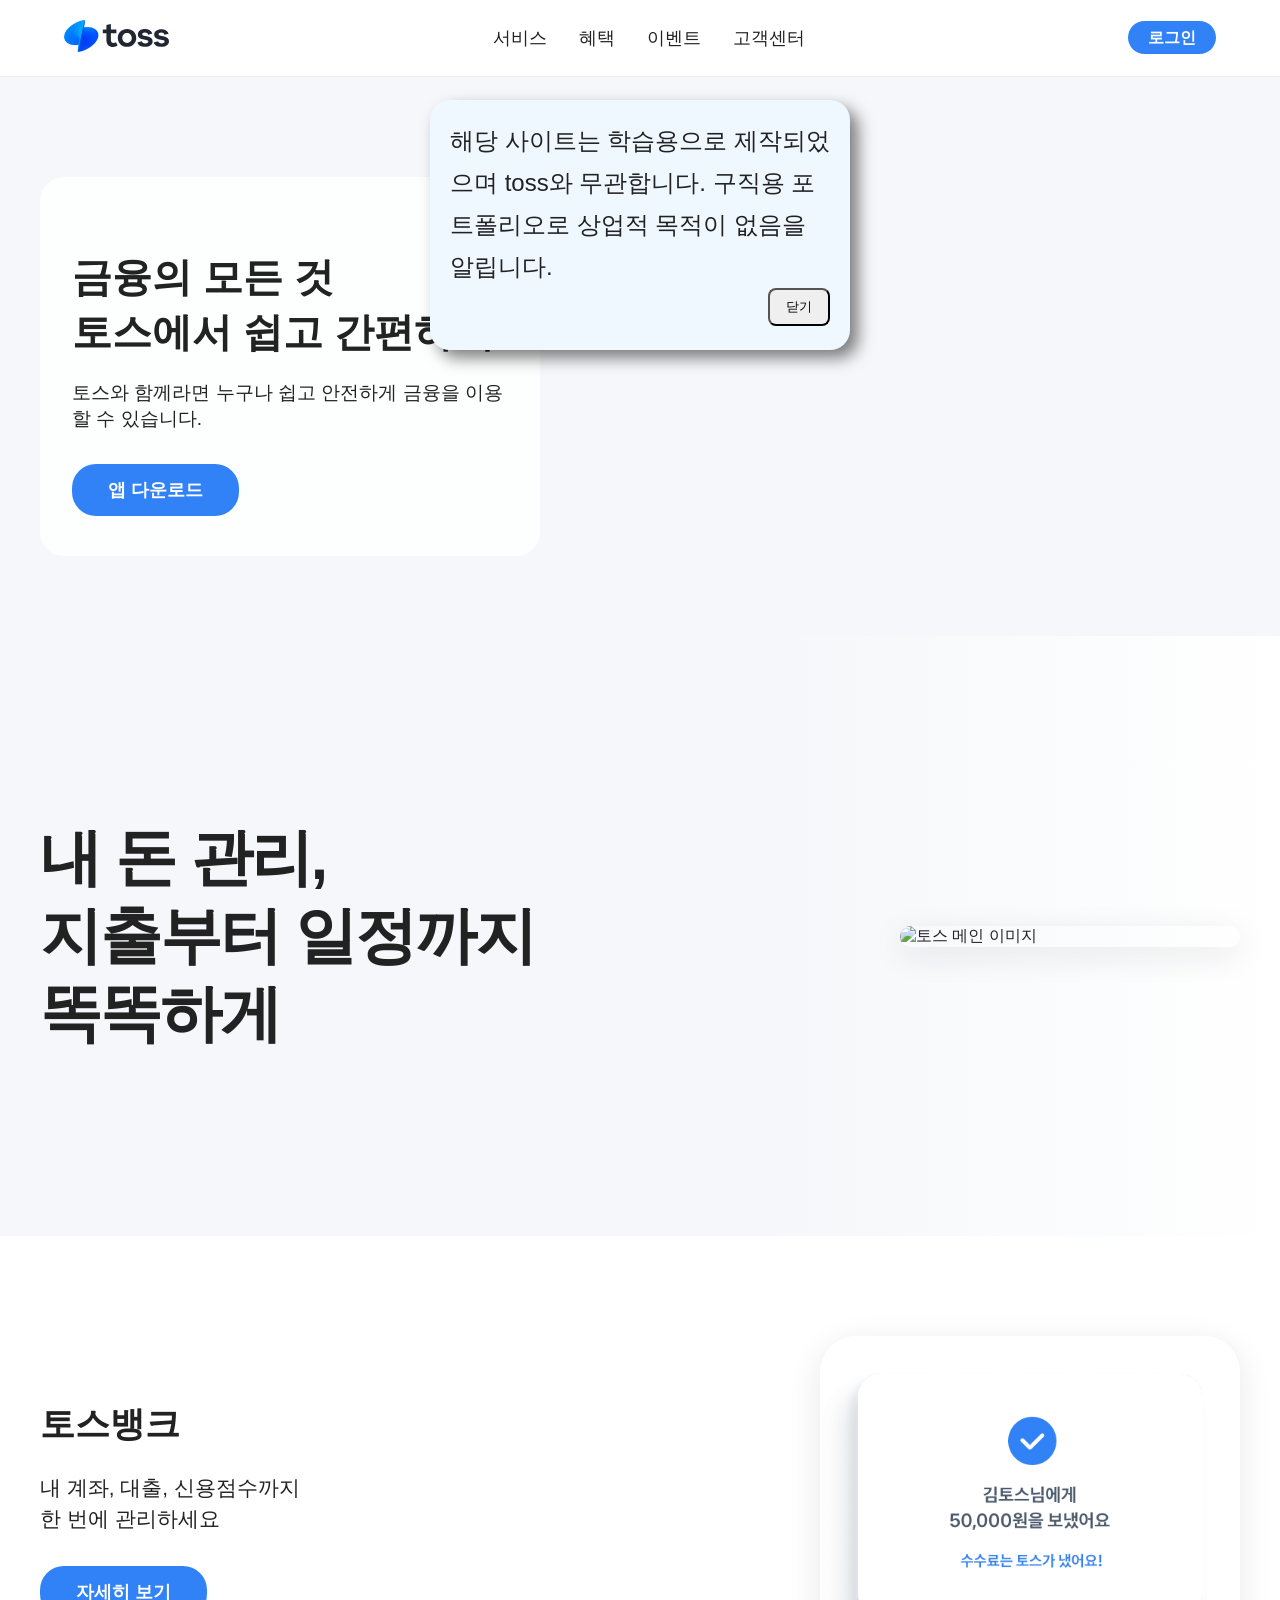
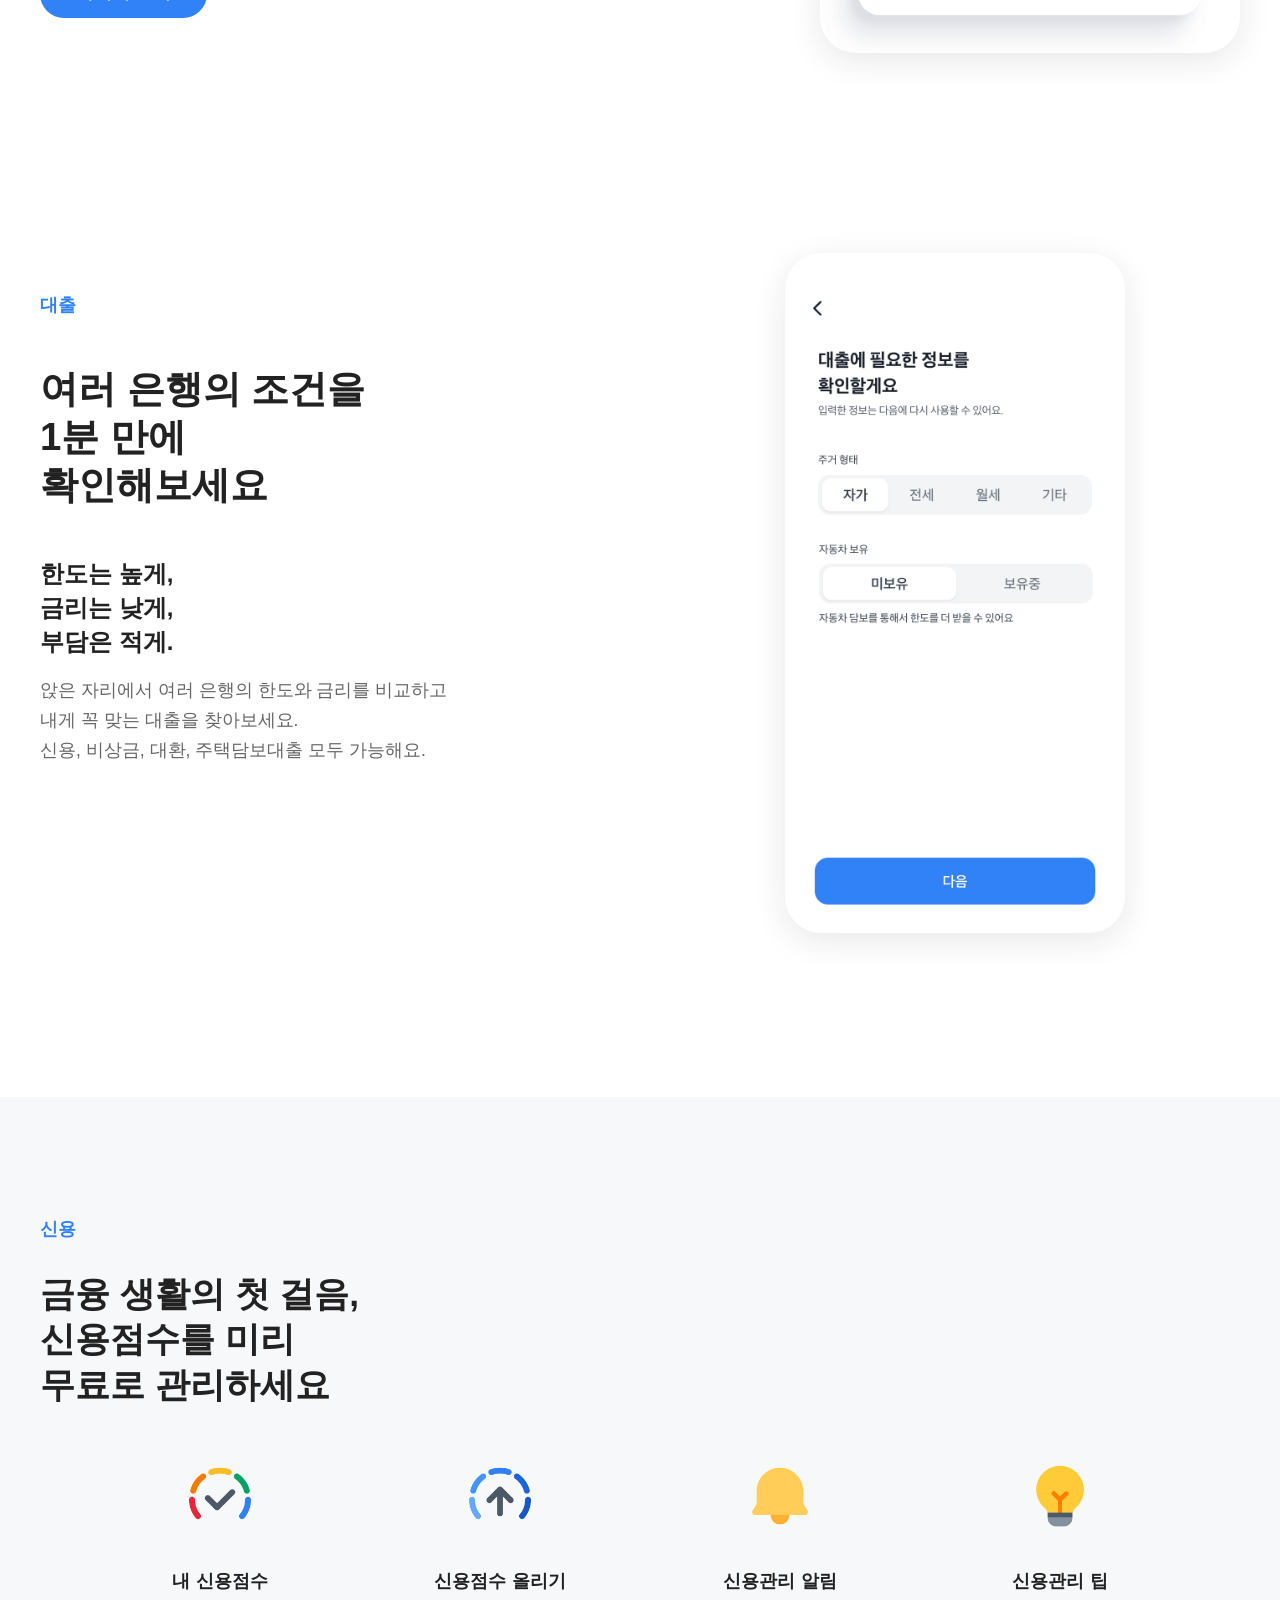
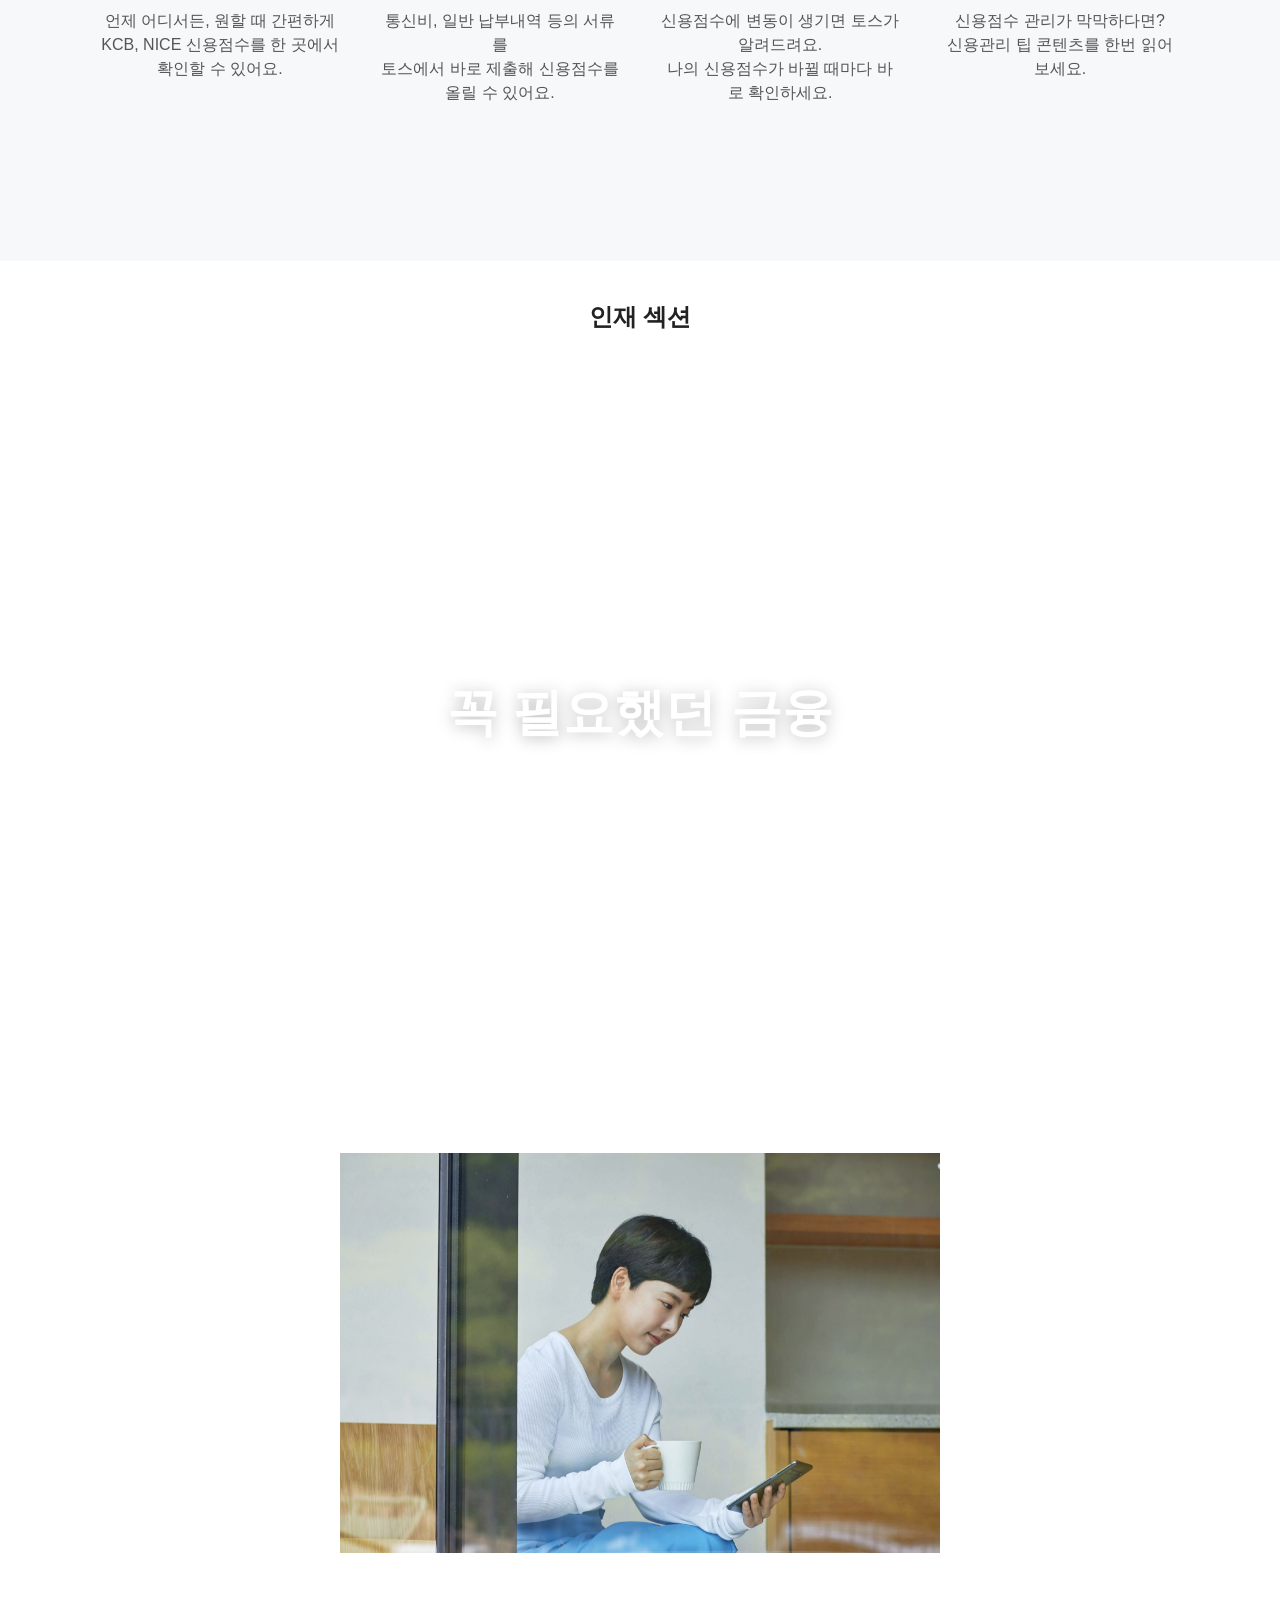
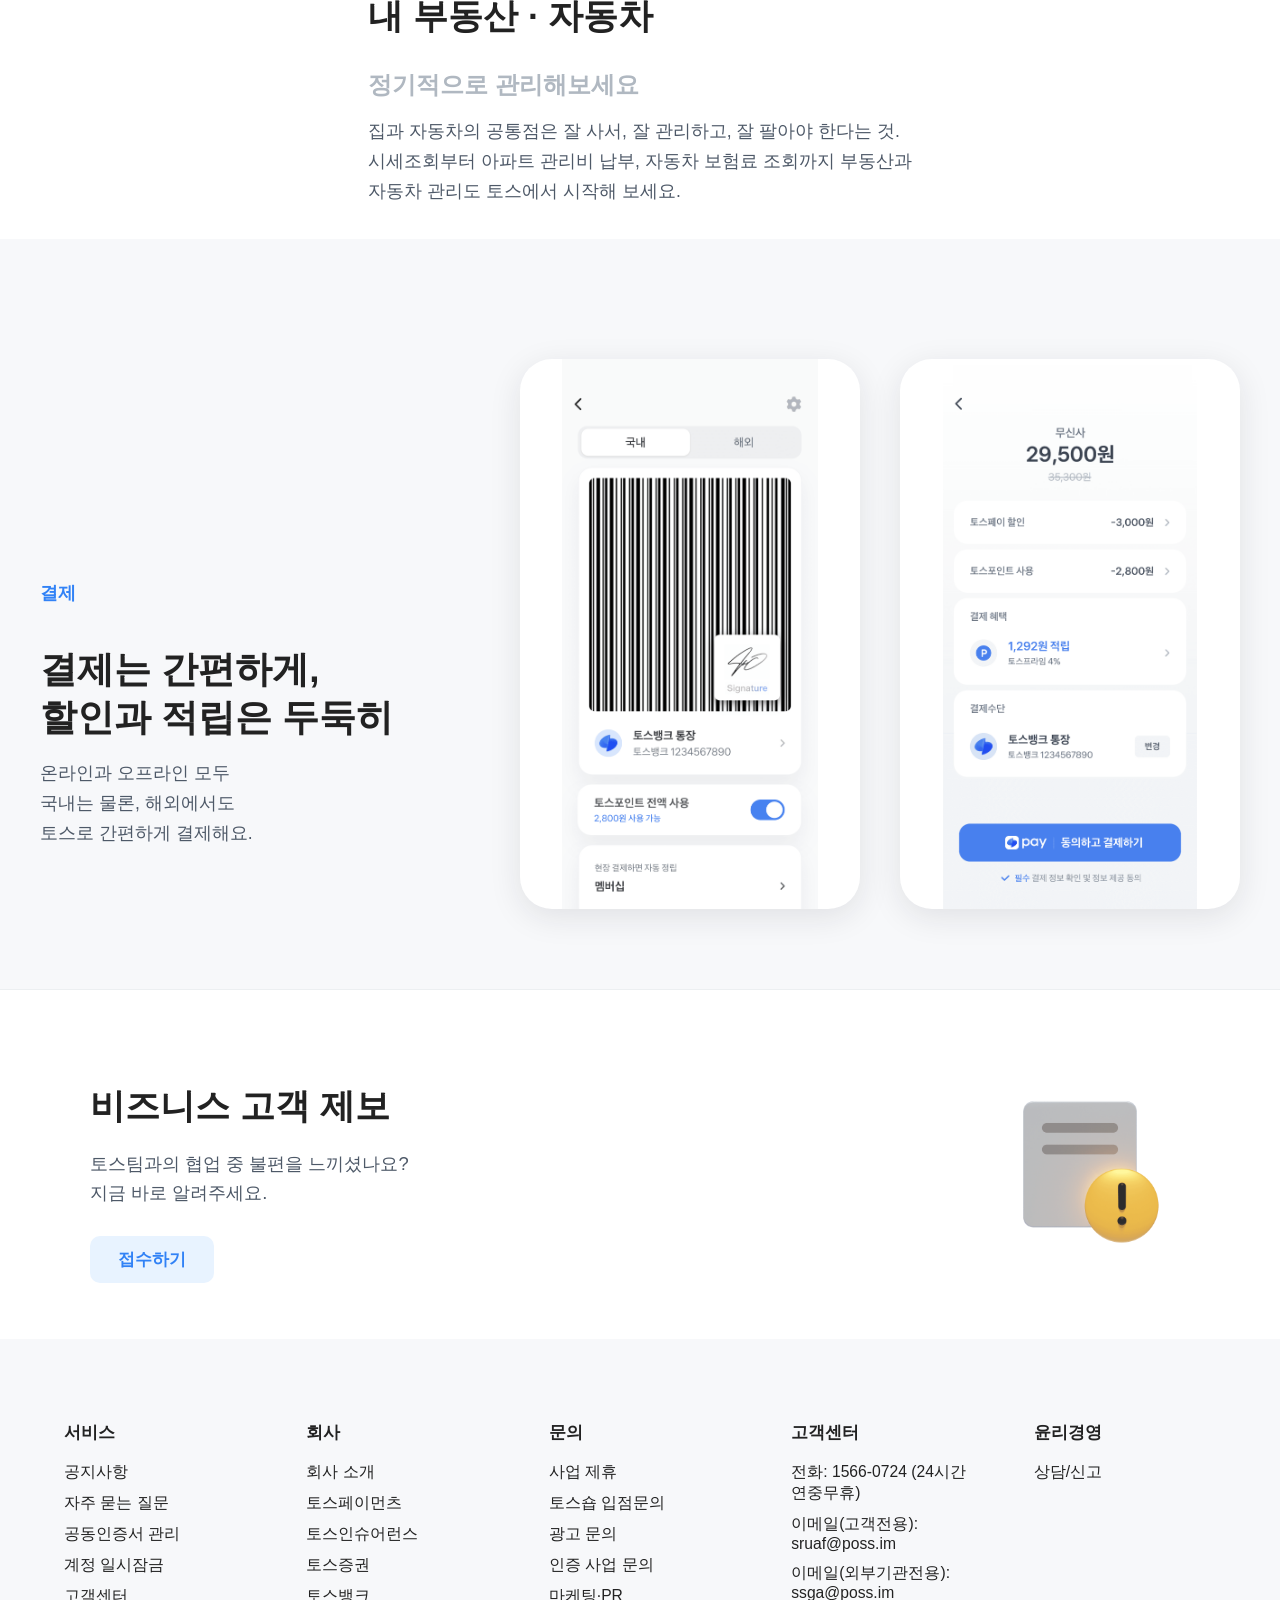
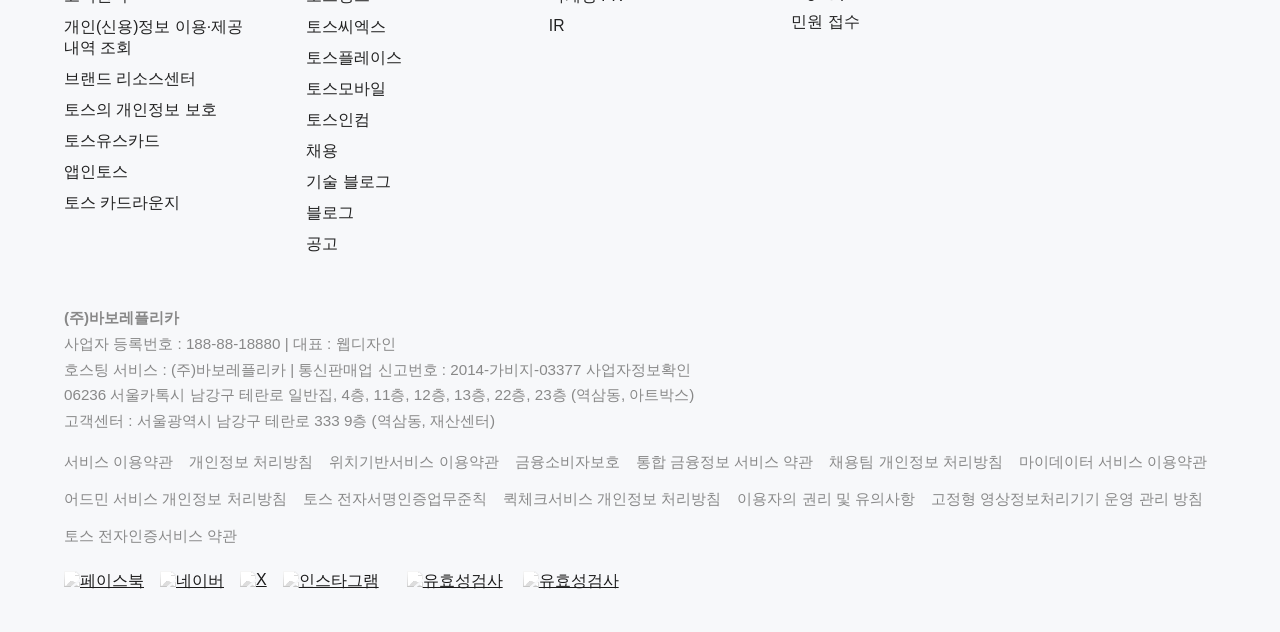
==== commit c526f723: "W3C 경고 해결: recruit-visual-section에 숨김 h2 제목 추가" ====
--- a/index.html
+++ b/index.html
@@ -5,8 +5,8 @@
   <meta charset="UTF-8">
   <meta name="viewport" content="width=device-width, initial-scale=1.0">
   <meta name="description" content="간편 송금 서비스 Toss의 리디자인 웹 퍼블리오. UX 개선과 웹 퍼블리싱 역량을 담았습니다.">
-    <meta name="keywords"
-  content="웹 퍼블리싱, Toss 리디자인, UX 리디자인, UI 개선, 포트폴리오 사이트, 취준생 포트폴리오, 웹디자인, 사용자 경험, 프론트엔드, 퍼블리셔 포트폴리오, ...">
+  <meta name="keywords"
+    content="웹 퍼블리싱, Toss 리디자인, UX 리디자인, UI 개선, 포트폴리오 사이트, 취준생 포트폴리오, 웹디자인, 사용자 경험, 프론트엔드, 퍼블리셔 포트폴리오, ...">
   <meta name="author" content="박한상">
   <meta property="og:title" content="토스 메인페이지 리디자인 프로젝트">
   <meta property="og:url" content="https://github.com/sancho79/project1">
@@ -54,14 +54,6 @@
           <p>토스와 함께라면 누구나 쉽고 안전하게 금융을 이용할 수 있습니다.</p>
           <a href="#" class="main-cta">앱 다운로드</a>
         </div>
-        <div class="footer-validation">
-          <a href="https://validator.w3.org/check?uri=https://sancho79.github.io/project1/" target="_blank" rel="noopener" title="HTML 유효성 검사">
-            <img src="https://user-images.githubusercontent.com/59301948/210939606-50ea4ba6-6817-45df-b5af-e220ab606c5b.png" alt="HTML 유효성검사" style="height:32px;vertical-align:middle;margin-right:8px;">
-          </a>
-          <a href="https://jigsaw.w3.org/css-validator/validator?uri=https://sancho79.github.io/project1/css/wireframe.css" target="_blank" rel="noopener" title="CSS 유효성 검사">
-            <img src="https://jigsaw.w3.org/css-validator/images/vcss" alt="CSS 유효성검사" style="height:32px;vertical-align:middle;">
-          </a>
-        </div>
       </div>
     </section>
 
@@ -152,6 +144,7 @@
     <!-- ===== credit-section 신용여기까지-->
     <!-- 인재(채용) 섹션 대체: 스크롤시 이미지 확대 효과 -->
     <section class="recruit-visual-section">
+      <h2 class="visually-hidden">인재 섹션</h2>
       <div class="recruit-visual-inner">
         <div class="recruit-visual-image">
           <img src="images/big.jpg" alt="토스 인재 이미지" id="recruit-zoom-img">
@@ -196,117 +189,126 @@
     <!-- ===================== 결제 섹션 끝 ===================== -->
   </main>
 
-    <!-- ======= 비즈니스 고객 제보 섹션 ======= -->
-      <section class="business-report-section">
-        <div class="business-report-inner">
-          <div class="business-report-text">
-            <h2>비즈니스 고객 제보</h2>
-            <p>토스팀과의 협업 중 불편을 느끼셨나요?<br>지금 바로 알려주세요.</p>
-            <a href="#" class="business-report-btn">접수하기</a>
-          </div>
-          <div class="business-report-img">
-            <img src="images/bsi.png" alt="제보 아이콘">
-          </div>
-        </div>
-      </section>
-      <!-- ======= 비즈니스 고객 제보 섹션 끝 ======= -->
-      
-      <footer class="toss-footer">
-      <div class="footer-inner">
-        <div class="footer-links">
-          <div class="footer-col">
-            <h4>서비스</h4>
-            <ul>
-              <li><a href="#">공지사항</a></li>
-              <li><a href="#">자주 묻는 질문</a></li>
-              <li><a href="#">공동인증서 관리</a></li>
-              <li><a href="#">계정 일시잠금</a></li>
-              <li><a href="#">고객센터</a></li>
-              <li><a href="#">개인(신용)정보 이용·제공 내역 조회</a></li>
-              <li><a href="#">브랜드 리소스센터</a></li>
-              <li><a href="#">토스의 개인정보 보호</a></li>
-              <li><a href="#">토스유스카드</a></li>
-              <li><a href="#">앱인토스</a></li>
-              <li><a href="#">토스 카드라운지</a></li>
-            </ul>
-          </div>
-          <div class="footer-col">
-            <h4>회사</h4>
-            <ul>
-              <li><a href="#">회사 소개</a></li>
-              <li><a href="#">토스페이먼츠</a></li>
-              <li><a href="#">토스인슈어런스</a></li>
-              <li><a href="#">토스증권</a></li>
-              <li><a href="#">토스뱅크</a></li>
-              <li><a href="#">토스씨엑스</a></li>
-              <li><a href="#">토스플레이스</a></li>
-              <li><a href="#">토스모바일</a></li>
-              <li><a href="#">토스인컴</a></li>
-              <li><a href="#">채용</a></li>
-              <li><a href="#">기술 블로그</a></li>
-              <li><a href="#">블로그</a></li>
-              <li><a href="#">공고</a></li>
-            </ul>
-          </div>
-          <div class="footer-col">
-            <h4>문의</h4>
-            <ul>
-              <li><a href="#">사업 제휴</a></li>
-              <li><a href="#">토스숍 입점문의</a></li>
-              <li><a href="#">광고 문의</a></li>
-              <li><a href="#">인증 사업 문의</a></li>
-              <li><a href="#">마케팅·PR</a></li>
-              <li><a href="#">IR</a></li>
-            </ul>
-          </div>
-          <div class="footer-col">
-            <h4>고객센터</h4>
-            <ul>
-              <li>전화: 1566-0724 (24시간 연중무휴)</li>
-              <li>이메일(고객전용): sruaf@poss.im</li>
-              <li>이메일(외부기관전용): ssga@poss.im</li>
-              <li><a href="#">민원 접수</a></li>
-            </ul>
-          </div>
-          <div class="footer-col">
-            <h4>윤리경영</h4>
-            <ul>
-              <li><a href="#">상담/신고</a></li>
-            </ul>
-          </div>
-        </div>
-        <div class="footer-company">
-          <strong>(주)바보레플리카</strong><br>
-          사업자 등록번호 : 188-88-18880 | 대표 : 웹디자인<br>
-          호스팅 서비스 : (주)바보레플리카 | 통신판매업 신고번호 : 2014-가비지-03377 사업자정보확인<br>
-          06236 서울카톡시 남강구 테란로 일반집, 4층, 11층, 12층, 13층, 22층, 23층 (역삼동, 아트박스)<br>
-          고객센터 : 서울광역시 남강구 테란로 333 9층 (역삼동, 재산센터)<br>
-        </div>
-        <div class="footer-policy">
-          <a href="#">서비스 이용약관</a>
-          <a href="#">개인정보 처리방침</a>
-          <a href="#">위치기반서비스 이용약관</a>
-          <a href="#">금융소비자보호</a>
-          <a href="#">통합 금융정보 서비스 약관</a>
-          <a href="#">채용팀 개인정보 처리방침</a>
-          <a href="#">마이데이터 서비스 이용약관</a>
-          <a href="#">어드민 서비스 개인정보 처리방침</a>
-          <a href="#">토스 전자서명인증업무준칙</a>
-          <a href="#">퀵체크서비스 개인정보 처리방침</a>
-          <a href="#">이용자의 권리 및 유의사항</a>
-          <a href="#">고정형 영상정보처리기기 운영 관리 방침</a>
-          <a href="#">토스 전자인증서비스 약관</a>
-        </div>
-        <div class="footer-sns">
-          <a href="#"><img src="https://static.toss.im/assets/homepage/safety/icon-tossfeed.svg" alt="페이스북"></a>
-          <a href="#"><img src="https://static.toss.im/assets/homepage/safety/icn-naver.svg" alt="네이버"></a>
-          <a href="#"><img src="https://static.toss.im/assets/homepage/safety/icon-x.svg" alt="X"></a>
-          <a href="#"><img src="https://static.toss.im/assets/homepage/safety/icn-instagram.svg" alt="인스타그램"></a>
-        </div>
-      </div>
-    </footer>
-    <script src="script/js.js"></script>
-    
+  <!-- ======= 비즈니스 고객 제보 섹션 ======= -->
+  <section class="business-report-section">
+    <div class="business-report-inner">
+      <div class="business-report-text">
+        <h2>비즈니스 고객 제보</h2>
+        <p>토스팀과의 협업 중 불편을 느끼셨나요?<br>지금 바로 알려주세요.</p>
+        <a href="#" class="business-report-btn">접수하기</a>
+      </div>
+      <div class="business-report-img">
+        <img src="images/bsi.png" alt="제보 아이콘">
+      </div>
+    </div>
+  </section>
+  <!-- ======= 비즈니스 고객 제보 섹션 끝 ======= -->
+
+  <footer class="toss-footer">
+    <div class="footer-inner">
+      <div class="footer-links">
+        <div class="footer-col">
+          <h4>서비스</h4>
+          <ul>
+            <li><a href="#">공지사항</a></li>
+            <li><a href="#">자주 묻는 질문</a></li>
+            <li><a href="#">공동인증서 관리</a></li>
+            <li><a href="#">계정 일시잠금</a></li>
+            <li><a href="#">고객센터</a></li>
+            <li><a href="#">개인(신용)정보 이용·제공 내역 조회</a></li>
+            <li><a href="#">브랜드 리소스센터</a></li>
+            <li><a href="#">토스의 개인정보 보호</a></li>
+            <li><a href="#">토스유스카드</a></li>
+            <li><a href="#">앱인토스</a></li>
+            <li><a href="#">토스 카드라운지</a></li>
+          </ul>
+        </div>
+        <div class="footer-col">
+          <h4>회사</h4>
+          <ul>
+            <li><a href="#">회사 소개</a></li>
+            <li><a href="#">토스페이먼츠</a></li>
+            <li><a href="#">토스인슈어런스</a></li>
+            <li><a href="#">토스증권</a></li>
+            <li><a href="#">토스뱅크</a></li>
+            <li><a href="#">토스씨엑스</a></li>
+            <li><a href="#">토스플레이스</a></li>
+            <li><a href="#">토스모바일</a></li>
+            <li><a href="#">토스인컴</a></li>
+            <li><a href="#">채용</a></li>
+            <li><a href="#">기술 블로그</a></li>
+            <li><a href="#">블로그</a></li>
+            <li><a href="#">공고</a></li>
+          </ul>
+        </div>
+        <div class="footer-col">
+          <h4>문의</h4>
+          <ul>
+            <li><a href="#">사업 제휴</a></li>
+            <li><a href="#">토스숍 입점문의</a></li>
+            <li><a href="#">광고 문의</a></li>
+            <li><a href="#">인증 사업 문의</a></li>
+            <li><a href="#">마케팅·PR</a></li>
+            <li><a href="#">IR</a></li>
+          </ul>
+        </div>
+        <div class="footer-col">
+          <h4>고객센터</h4>
+          <ul>
+            <li>전화: 1566-0724 (24시간 연중무휴)</li>
+            <li>이메일(고객전용): sruaf@poss.im</li>
+            <li>이메일(외부기관전용): ssga@poss.im</li>
+            <li><a href="#">민원 접수</a></li>
+          </ul>
+        </div>
+        <div class="footer-col">
+          <h4>윤리경영</h4>
+          <ul>
+            <li><a href="#">상담/신고</a></li>
+          </ul>
+        </div>
+      </div>
+      <div class="footer-company">
+        <strong>(주)바보레플리카</strong><br>
+        사업자 등록번호 : 188-88-18880 | 대표 : 웹디자인<br>
+        호스팅 서비스 : (주)바보레플리카 | 통신판매업 신고번호 : 2014-가비지-03377 사업자정보확인<br>
+        06236 서울카톡시 남강구 테란로 일반집, 4층, 11층, 12층, 13층, 22층, 23층 (역삼동, 아트박스)<br>
+        고객센터 : 서울광역시 남강구 테란로 333 9층 (역삼동, 재산센터)<br>
+      </div>
+      <div class="footer-policy">
+        <a href="#">서비스 이용약관</a>
+        <a href="#">개인정보 처리방침</a>
+        <a href="#">위치기반서비스 이용약관</a>
+        <a href="#">금융소비자보호</a>
+        <a href="#">통합 금융정보 서비스 약관</a>
+        <a href="#">채용팀 개인정보 처리방침</a>
+        <a href="#">마이데이터 서비스 이용약관</a>
+        <a href="#">어드민 서비스 개인정보 처리방침</a>
+        <a href="#">토스 전자서명인증업무준칙</a>
+        <a href="#">퀵체크서비스 개인정보 처리방침</a>
+        <a href="#">이용자의 권리 및 유의사항</a>
+        <a href="#">고정형 영상정보처리기기 운영 관리 방침</a>
+        <a href="#">토스 전자인증서비스 약관</a>
+      </div>
+      <div class="footer-sns">
+        <a href="#"><img src="https://static.toss.im/assets/homepage/safety/icon-tossfeed.svg" alt="페이스북"></a>
+        <a href="#"><img src="https://static.toss.im/assets/homepage/safety/icn-naver.svg" alt="네이버"></a>
+        <a href="#"><img src="https://static.toss.im/assets/homepage/safety/icon-x.svg" alt="X"></a>
+        <a href="#"><img src="https://static.toss.im/assets/homepage/safety/icn-instagram.svg" alt="인스타그램"></a>
+        <a href="https://validator.w3.org/check?uri=https://sancho79.github.io/project1/"><img
+            src="https://user-images.githubusercontent.com/59301948/210939606-50ea4ba6-6817-45df-b5af-e220ab606c5b.png"
+            alt="유효성검사"
+            style="height:32px; width: 88px; object-fit: cover; vertical-align:middle;margin-left:12px;margin-right:4px;"></a>
+
+        <a href="https://jigsaw.w3.org/css-validator/validator?uri=https://sancho79.github.io/project1/"><img
+            src="https://jigsaw.w3.org/css-validator/images/vcss" alt="유효성검사"
+            style="height:32px; width:88px; object-fit:cover; vertical-align:middle;"> </a>
+
+      </div>
+    </div>
+  </footer>
+  <script src="script/js.js"></script>
+
 </body>
 
 </html>
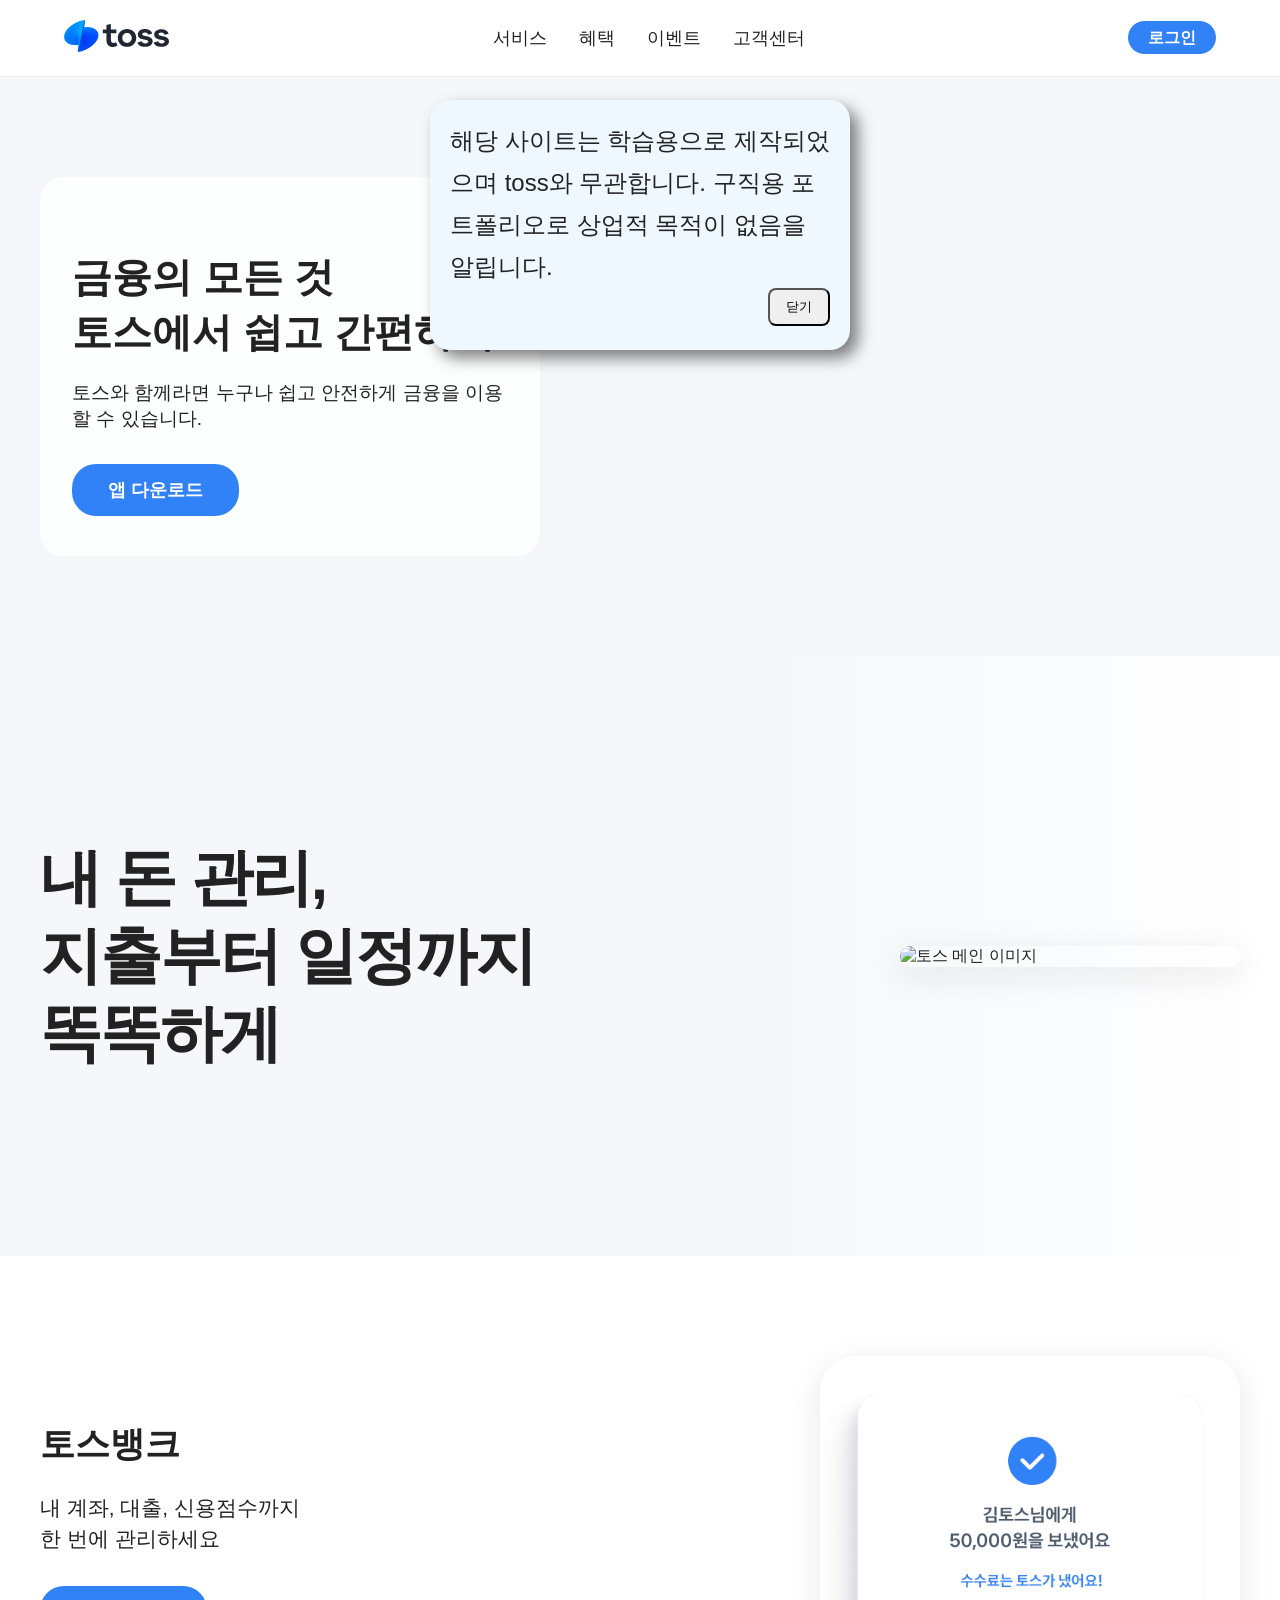
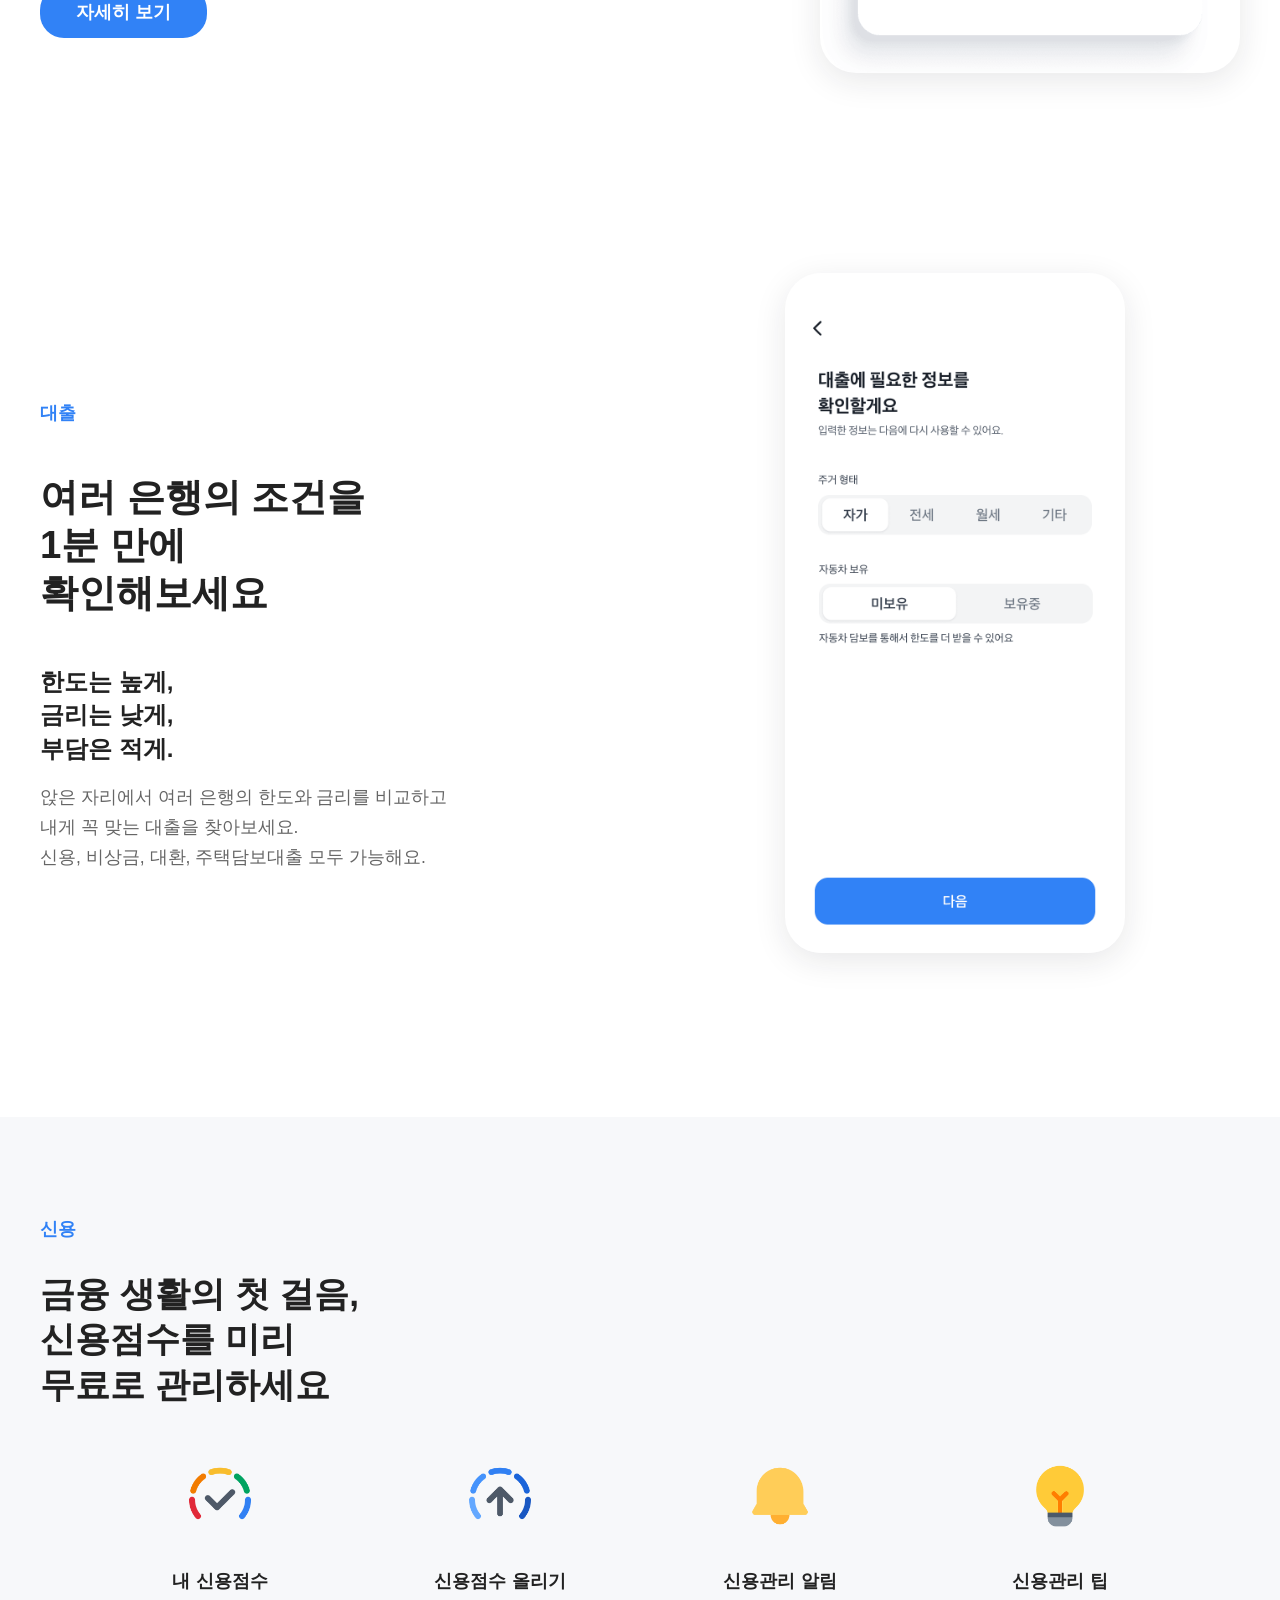
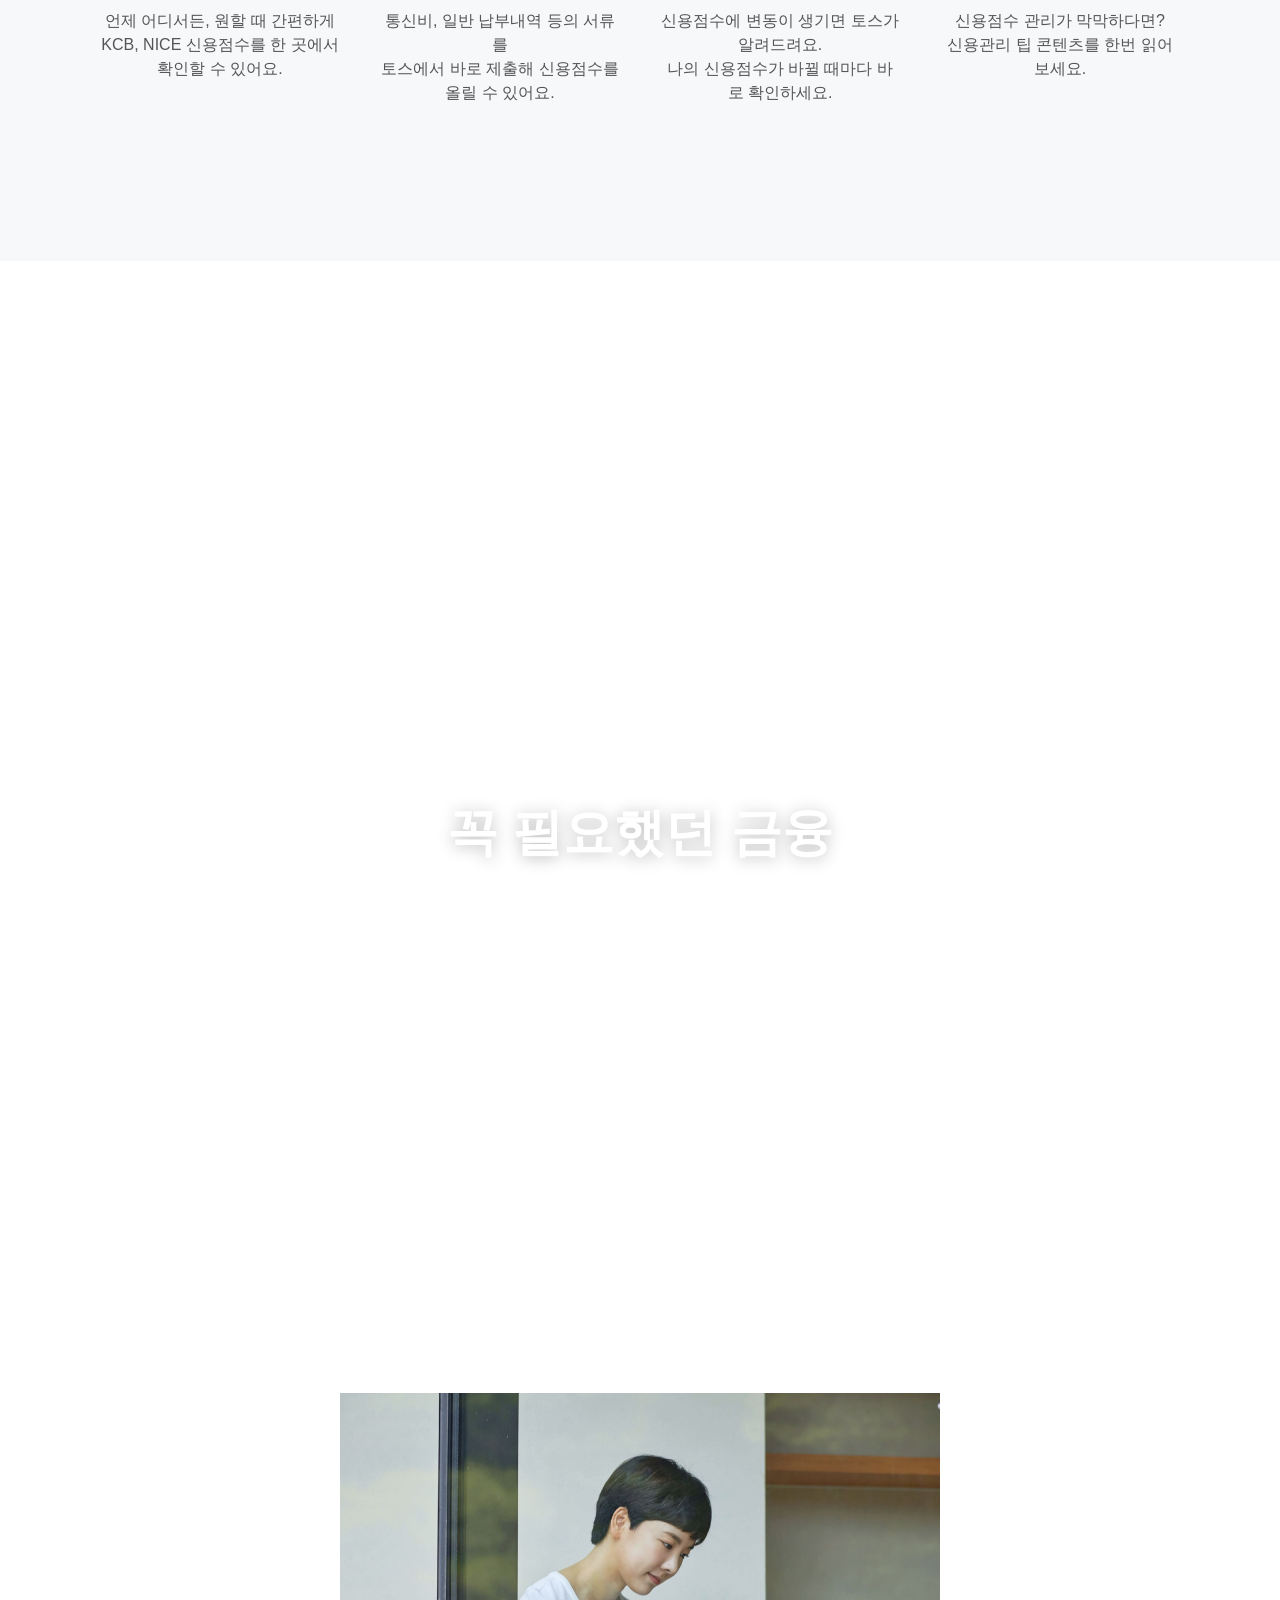
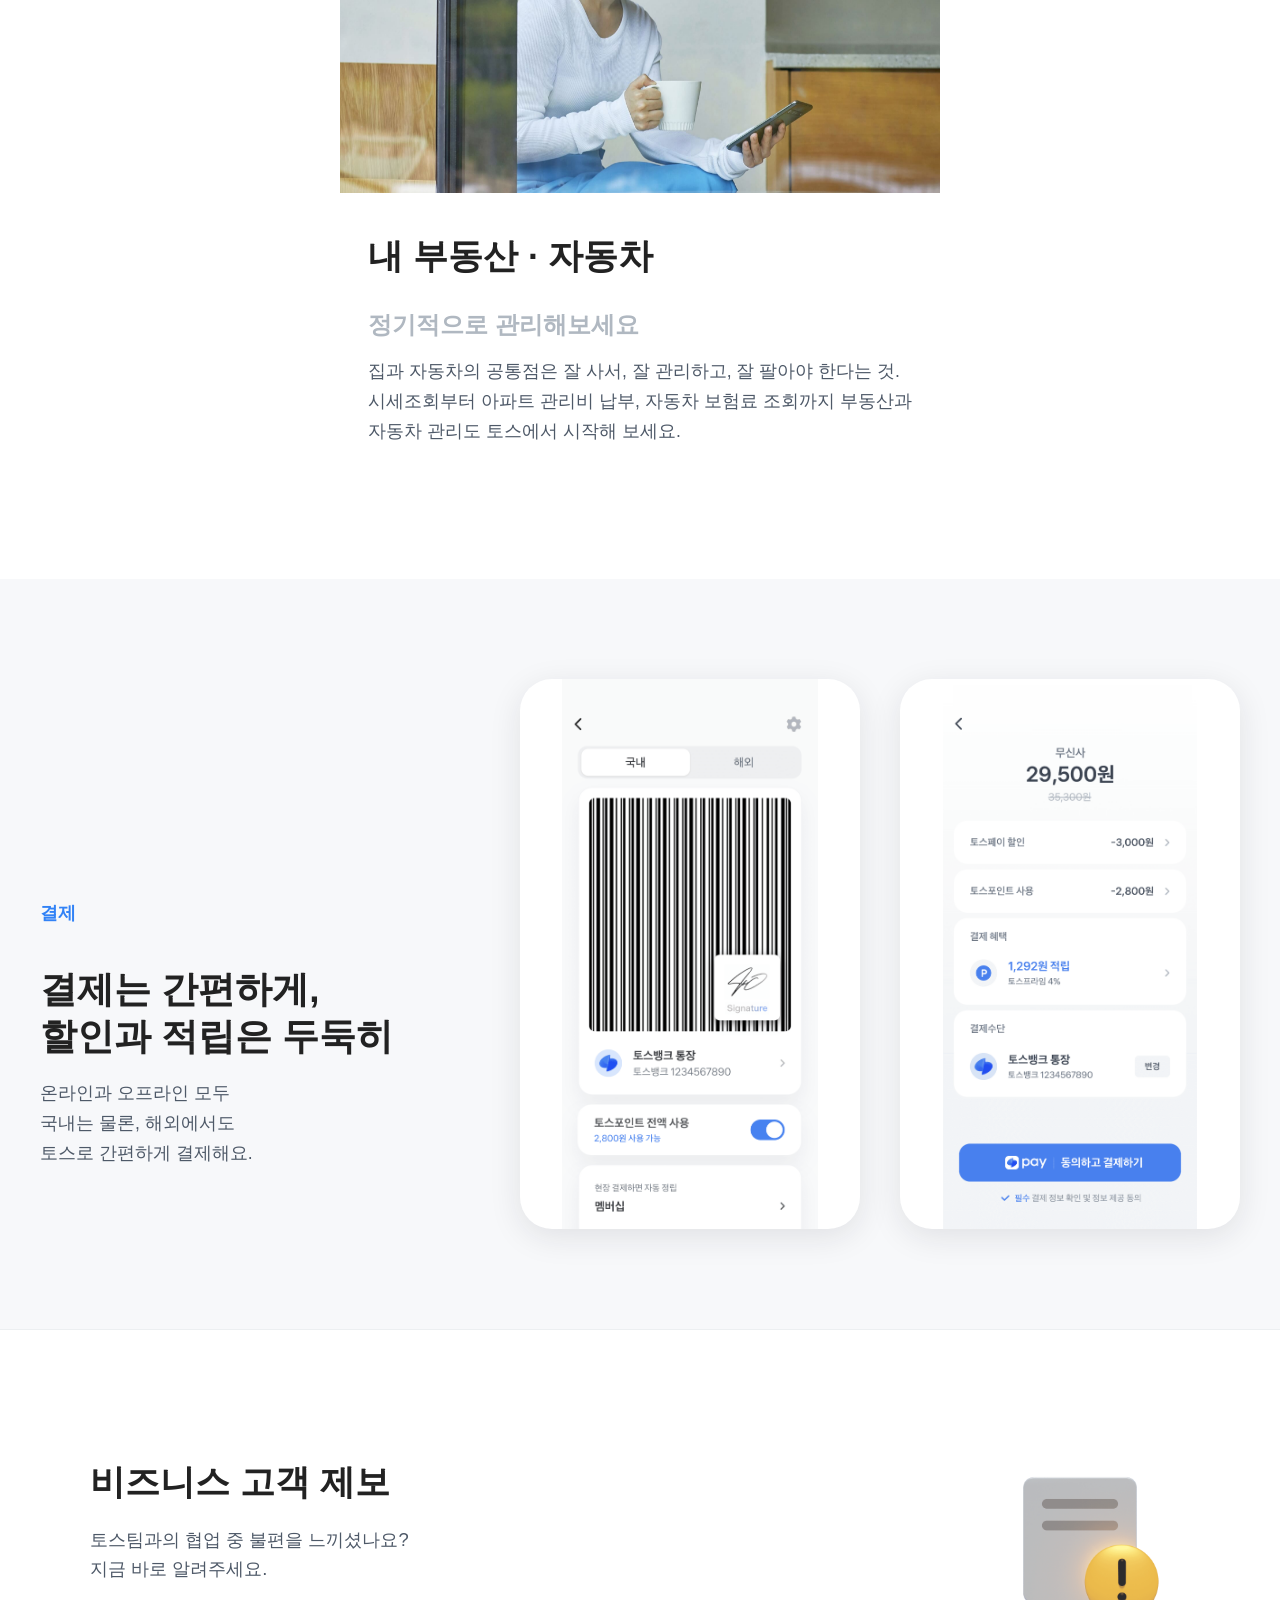
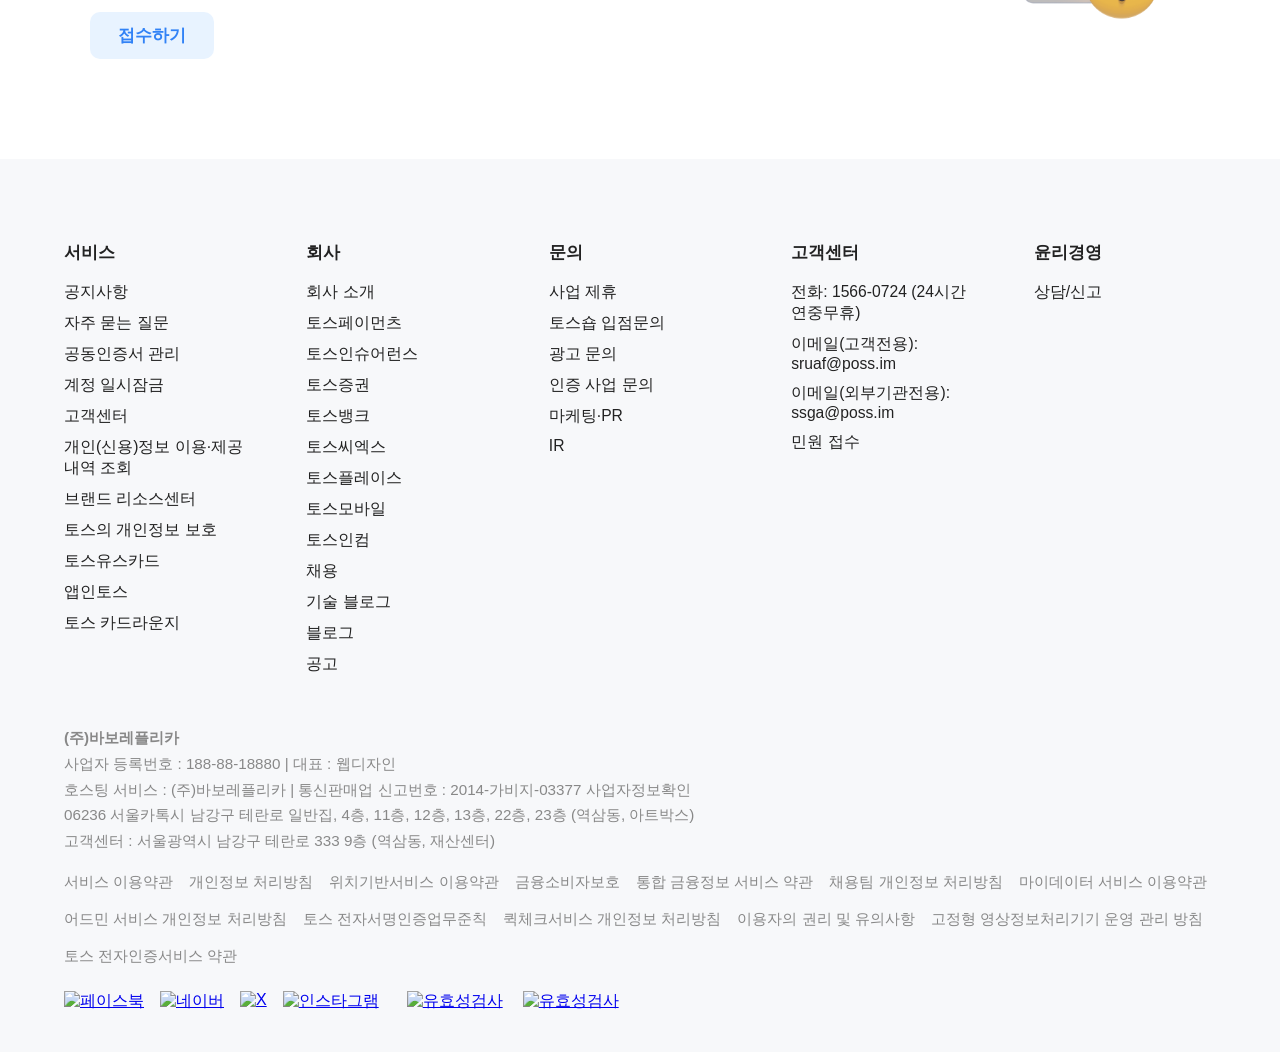
==== commit a03133f0: "W3C 마크 이미지/스타일 및 디자인 개선" ====
--- a/index.html
+++ b/index.html
@@ -13,11 +13,11 @@
   <meta property="og:type" content="website">
   <meta property="og:image" content="images/snscard.png">
   <meta property="og:site_name" content="토스 리디자인 프로젝트">
+  <link rel="shortcut icon" href="images/download.png">
   <meta property="og:description" content="간편 송금 서비스 Toss의 리디자인 웹 퍼블리오. UX 개선과 웹 퍼블리싱 역량을 담았습니다.">
   <title>토스 프로젝트</title>
   <link rel="stylesheet" href="https://cdn.jsdelivr.net/npm/pretendard@1.3.8/dist/web/static/pretendard.css">
   <link rel="stylesheet" href="https://cdn.jsdelivr.net/npm/reset-css@5.0.2/reset.min.css">
-  <link rel="shortcut icon" href="images/download.png">
   <link rel="stylesheet" href="css/wireframe.css">
 </head>
 
--- a/css/wireframe.css
+++ b/css/wireframe.css
@@ -1,13 +1,16 @@
 @charset "utf-8";
 
 /* Prevent horizontal scroll globally */
-html, body {
+html,
+body {
   overflow-x: hidden;
   width: 100vw;
 }
 
 /* Ensure all elements use border-box for sizing */
-*, *::before, *::after {
+*,
+*::before,
+*::after {
   box-sizing: border-box;
 }
 
@@ -26,6 +29,7 @@
   top: 0;
   z-index: 100;
 }
+
 .header-inner {
   max-width: 1200px;
   margin: 0 auto;
@@ -34,9 +38,11 @@
   justify-content: space-between;
   padding: 20px 24px;
 }
+
 .logo img {
   height: 32px;
 }
+
 .main-nav ul {
   display: flex;
   gap: 32px;
@@ -44,12 +50,14 @@
   margin: 0;
   padding: 0;
 }
+
 .main-nav a {
   color: #222;
   text-decoration: none;
   font-weight: 500;
   font-size: 1.1rem;
 }
+
 .header-actions .login-btn {
   background: #3182f6;
   color: #fff;
@@ -73,6 +81,7 @@
   margin-left: -50vw;
   margin-right: -50vw;
 }
+
 .main-visual-inner {
   max-width: 1200px;
   margin: 0 auto;
@@ -82,21 +91,25 @@
   gap: 40px;
   height: 100%;
 }
+
 .main-text {
   max-width: 500px;
-  background: rgba(255,255,255,0.85);
+  background: rgba(255, 255, 255, 0.85);
   padding: 40px 32px;
   border-radius: 24px;
 }
+
 .main-text h1 {
   font-size: 2.5rem;
   font-weight: 700;
   margin-bottom: 20px;
 }
+
 .main-text p {
   font-size: 1.2rem;
   margin-bottom: 32px;
 }
+
 .main-cta {
   display: inline-block;
   background: #3182f6;
@@ -107,23 +120,7 @@
   font-weight: 600;
   text-decoration: none;
 }
-@media (max-width: 900px) {
-  .main-visual {
-    background-position: center 80px;
-    background-size: cover;
-    padding: 60px 0 40px 0;
-    min-height: 320px;
-  }
-  .main-text {
-    padding: 24px 12px;
-    max-width: 100%;
-  }
-  .main-visual-inner {
-    flex-direction: column;
-    align-items: flex-start;
-    gap: 24px;
-  }
-}
+
 /* 여기까지 메인  와이어에 있는거 */
 
 
@@ -135,6 +132,7 @@
   justify-content: center;
   padding: 0;
 }
+
 .bank-visual-inner {
   max-width: 1200px;
   width: 100%;
@@ -144,6 +142,7 @@
   justify-content: space-between;
   gap: 40px;
 }
+
 .bank-text {
   flex: 1 1 0;
   font-size: 2.6rem;
@@ -152,37 +151,21 @@
   color: #222;
   letter-spacing: -2px;
 }
+
 .bank-visual-image {
   flex: 1 1 0;
   display: flex;
   justify-content: flex-end;
 }
+
 .bank-visual-image img {
-  width: 340px; /* 기존 420px에서 340px로 줄임 */
+  width: 340px;
+  /* 기존 420px에서 340px로 줄임 */
   max-width: 100%;
   height: auto;
   display: block;
-  box-shadow: 0 8px 32px 0 rgba(30,32,37,0.10);
+  box-shadow: 0 8px 32px 0 rgba(30, 32, 37, 0.10);
   border-radius: 36px;
-}
-@media (max-width: 900px) {
-  .bank-visual {
-    min-height: 400px;
-    padding: 0 0 32px 0;
-  }
-  .bank-visual-inner {
-    flex-direction: column;
-    align-items: flex-start;
-    gap: 32px;
-  }
-  .bank-visual-image img {
-    width: 100%;
-    max-width: 340px;
-    margin: 0 auto;
-  }
-  .bank-text {
-    font-size: 2rem;
-  }
 }
 
 /* 새롭게추가 */
@@ -190,6 +173,7 @@
   background: #fff;
   padding: 100px 0 80px 0;
 }
+
 .service-feature-inner {
   max-width: 1200px;
   margin: 0 auto;
@@ -198,20 +182,24 @@
   justify-content: space-between;
   gap: 60px;
 }
+
 .feature-text {
   flex: 1 1 0;
 }
+
 .feature-text h2 {
   font-size: 2.2rem;
   font-weight: 700;
   margin-bottom: 24px;
 }
+
 .feature-text p {
   font-size: 1.3rem;
   color: #222;
   margin-bottom: 32px;
   line-height: 1.5;
 }
+
 .feature-btn {
   display: inline-block;
   background: #3182f6;
@@ -222,28 +210,33 @@
   font-weight: 600;
   text-decoration: none;
 }
+
 .feature-image {
   flex: 1 1 0;
   display: flex;
   justify-content: flex-end;
 }
+
 .feature-image img {
   width: 420px;
   max-width: 100%;
   border-radius: 36px;
-  box-shadow: 0 8px 32px 0 rgba(30,32,37,0.10);
-}
+  box-shadow: 0 8px 32px 0 rgba(30, 32, 37, 0.10);
+}
+
 @media (max-width: 900px) {
   .service-feature-inner {
     flex-direction: column;
-    align-items: flex-start;
+    align-items: center;
     gap: 32px;
   }
+
   .feature-image img {
     width: 100%;
     max-width: 340px;
     margin: 0 auto;
   }
+
   .feature-text h2 {
     font-size: 1.5rem;
   }
@@ -255,18 +248,21 @@
   background: #fff;
   padding: 120px 0 100px 0;
 }
+
 .loan-feature-inner {
   max-width: 1200px;
   margin: 0 auto;
   display: flex;
-  align-items: flex-start;
+  align-items: center;
   justify-content: space-between;
   gap: 60px;
 }
+
 .loan-text {
   flex: 1 1 0;
   margin-top: 40px;
 }
+
 .loan-label {
   color: #3182f6;
   font-weight: 700;
@@ -274,12 +270,14 @@
   margin-bottom: 16px;
   display: inline-block;
 }
+
 .loan-text h2 {
   font-size: 2.4rem;
   font-weight: 700;
   margin-bottom: 48px;
   line-height: 1.25;
 }
+
 .loan-desc strong {
   font-size: 1.5rem;
   color: #222;
@@ -288,64 +286,81 @@
   display: block;
   margin-bottom: 16px;
 }
+
 .loan-desc p {
   color: #666;
   font-size: 1.1rem;
   line-height: 1.7;
 }
+
 .loan-phone {
   flex: 1 1 0;
   display: flex;
   flex-direction: column;
   align-items: center;
 }
+
 .phone-slider {
   position: relative;
   width: 340px;
-  height: 680px; /* 기존 700px에서 680px로 20px 줄임 (상하 10px씩) */
-}
+  height: 680px;
+  /* 기존 700px에서 680px로 20px 줄임 (상하 10px씩) */
+}
+
 .phone-slider img {
   position: absolute;
-  top: 0; left: 0;
+  top: 0;
+  left: 0;
   width: 100%;
   height: 100%;
   object-fit: contain;
   opacity: 0;
   transition: opacity 0.6s;
   z-index: 1;
-  box-shadow: 0 8px 32px 0 rgba(30,32,37,0.10); /* bank-visual-image와 동일한 그림자 추가 */
-  border-radius: 36px; /* 동일하게 라운드 처리 */
-}
+  box-shadow: 0 8px 32px 0 rgba(30, 32, 37, 0.10);
+  /* bank-visual-image와 동일한 그림자 추가 */
+  border-radius: 36px;
+  /* 동일하게 라운드 처리 */
+}
+
 .phone-slider img.active {
   opacity: 1;
   z-index: 2;
 }
+
 .phone-dots {
   margin-top: 24px;
   text-align: center;
 }
+
 .phone-dots .dot {
   display: inline-block;
-  width: 10px; height: 10px;
+  width: 10px;
+  height: 10px;
   border-radius: 50%;
   background: #e0e6ef;
   margin: 0 6px;
   transition: background 0.3s;
 }
+
 .phone-dots .dot.active {
   background: #3182f6;
 }
+
 @media (max-width: 900px) {
   .loan-feature-inner {
     flex-direction: column;
     gap: 32px;
   }
+
   .phone-slider {
     width: 90vw;
     max-width: 340px;
-    height: 480px; /* 기존 500px에서 480px로 20px 줄임 */
-  }
-}
+    height: 480px;
+    /* 기존 500px에서 480px로 20px 줄임 */
+  }
+}
+
 /* 여기까지 슬라이드 */
 
 /* 신용 섹션 */
@@ -355,14 +370,17 @@
   margin-top: 40px;
   margin-bottom: 40px;
 }
+
 .credit-inner {
   max-width: 1200px;
   margin: 0 auto;
   text-align: center;
 }
+
 .credit-header {
   margin-bottom: 56px;
 }
+
 .credit-header .credit-label {
   color: #3182f6;
   font-weight: 700;
@@ -371,6 +389,7 @@
   margin-bottom: 12px;
   text-align: left;
 }
+
 .credit-header h2 {
   font-size: 2.2rem;
   font-weight: 700;
@@ -379,58 +398,74 @@
   text-align: left;
   line-height: 1.3;
 }
+
 .credit-features {
   display: flex;
   justify-content: center;
   gap: 48px 40px;
   flex-wrap: wrap;
 }
+
 .credit-feature {
   background: none;
   width: 240px;
   text-align: center;
   margin-bottom: 40px;
 }
+
 .credit-feature img {
   width: 64px;
   height: 64px;
   margin-bottom: 18px;
 }
+
 .credit-feature h3 {
   font-size: 1.15rem;
   font-weight: 700;
   margin-bottom: 10px;
   color: #222;
 }
+
 .credit-feature p {
   font-size: 1rem;
   color: #555;
   line-height: 1.5;
 }
+
 @media (max-width: 900px) {
+
   .credit-section {
     padding: 60px 0 40px 0;
     margin-top: 24px;
     margin-bottom: 24px;
   }
+
   .credit-features {
     flex-direction: column;
     align-items: center;
     gap: 32px;
   }
+
   .credit-feature {
     width: 100%;
     max-width: 340px;
     margin-bottom: 32px;
   }
+
   .credit-header h2 {
     font-size: 1.3rem;
     margin-bottom: 0;
   }
-  .credit-header {
+
+  .credit-inner {
     margin-bottom: 32px;
-  }
-}
+    display: flex;
+    flex-direction: column;
+    width: 50%;
+
+  }
+}
+
 /* 신용끝 */
 /* 혁신 섹션 */
 .innovation-section {
@@ -438,23 +473,27 @@
   padding: 60px 0;
   text-align: center;
 }
+
 .innovation-section h2 {
   font-size: 2rem;
   margin-bottom: 32px;
 }
+
 .innovation-list {
   display: flex;
   justify-content: center;
   gap: 32px;
 }
+
 .innovation-card {
   background: #fff;
   border-radius: 20px;
   padding: 32px 24px;
   width: 220px;
-  box-shadow: 0 2px 8px rgba(0,0,0,0.04);
-  text-align: center;
-}
+  box-shadow: 0 2px 8px rgba(0, 0, 0, 0.04);
+  text-align: center;
+}
+
 .innovation-card img {
   height: 48px;
   margin-bottom: 12px;
@@ -471,6 +510,7 @@
   margin-bottom: 32px;
   text-align: center;
 }
+
 .security-inner {
   max-width: 900px;
   margin: 0 auto;
@@ -479,10 +519,12 @@
   justify-content: space-between;
   gap: 40px;
 }
+
 .security-info h3 {
   font-size: 1.2rem;
   margin-bottom: 8px;
 }
+
 .security-image img {
   max-width: 240px;
   width: 100%;
@@ -494,23 +536,27 @@
   padding: 60px 0;
   text-align: center;
 }
+
 .news-section h2 {
   font-size: 2rem;
   margin-bottom: 32px;
 }
+
 .news-list {
   display: flex;
   justify-content: center;
   gap: 32px;
 }
+
 .news-card {
   background: #fff;
   border-radius: 20px;
   padding: 32px 24px;
   width: 220px;
-  box-shadow: 0 2px 8px rgba(0,0,0,0.04);
-  text-align: center;
-}
+  box-shadow: 0 2px 8px rgba(0, 0, 0, 0.04);
+  text-align: center;
+}
+
 .news-card img {
   height: 48px;
   margin-bottom: 12px;
@@ -521,11 +567,13 @@
   background: #fff;
   padding: 60px 0;
 }
+
 .recruit-section h2 {
   font-size: 2rem;
   margin-bottom: 32px;
   text-align: center;
 }
+
 .recruit-inner {
   max-width: 900px;
   margin: 0 auto;
@@ -534,10 +582,12 @@
   justify-content: space-between;
   gap: 40px;
 }
+
 .recruit-info p {
   font-size: 1.2rem;
   margin-bottom: 20px;
 }
+
 .recruit-btn {
   display: inline-block;
   background: #3182f6;
@@ -547,6 +597,7 @@
   text-decoration: none;
   font-weight: 600;
 }
+
 .recruit-image img {
   max-width: 240px;
   width: 100%;
@@ -558,15 +609,18 @@
   padding: 60px 0;
   text-align: center;
 }
+
 .download-section h2 {
   font-size: 2rem;
   margin-bottom: 32px;
 }
+
 .download-inner {
   display: flex;
   justify-content: center;
   gap: 24px;
 }
+
 .download-btn {
   display: inline-block;
   background: #3182f6;
@@ -584,23 +638,27 @@
   padding: 60px 0;
   text-align: center;
 }
+
 .benefit-section h2 {
   font-size: 2rem;
   margin-bottom: 32px;
 }
+
 .benefit-list {
   display: flex;
   justify-content: center;
   gap: 32px;
 }
+
 .benefit-card {
   background: #eaf3ff;
   border-radius: 20px;
   padding: 32px 24px;
   width: 220px;
-  box-shadow: 0 2px 8px rgba(0,0,0,0.04);
-  text-align: center;
-}
+  box-shadow: 0 2px 8px rgba(0, 0, 0, 0.04);
+  text-align: center;
+}
+
 .benefit-card img {
   height: 48px;
   margin-bottom: 12px;
@@ -612,10 +670,12 @@
   padding: 60px 0;
   text-align: center;
 }
+
 .event-section h2 {
   font-size: 2rem;
   margin-bottom: 32px;
 }
+
 .event-banner img {
   max-width: 600px;
   width: 100%;
@@ -627,11 +687,13 @@
   background: #f5f7fa;
   padding: 60px 0;
 }
+
 .customer-section h2 {
   font-size: 2rem;
   margin-bottom: 32px;
   text-align: center;
 }
+
 .customer-inner {
   max-width: 900px;
   margin: 0 auto;
@@ -640,10 +702,12 @@
   justify-content: space-between;
   gap: 40px;
 }
+
 .customer-info p {
   font-size: 1.2rem;
   margin-bottom: 20px;
 }
+
 .customer-btn {
   display: inline-block;
   background: #3182f6;
@@ -653,6 +717,7 @@
   text-decoration: none;
   font-weight: 600;
 }
+
 .customer-image img {
   max-width: 240px;
   width: 100%;
@@ -666,11 +731,13 @@
   font-size: 1rem;
   font-family: 'Pretendard', 'Noto Sans KR', Arial, sans-serif;
 }
+
 .toss-footer .footer-inner {
   max-width: 1200px;
   margin: 0 auto;
   padding: 0 24px;
 }
+
 .toss-footer .footer-links {
   display: flex;
   justify-content: flex-start;
@@ -678,86 +745,120 @@
   margin-bottom: 40px;
   flex-wrap: wrap;
 }
+
 .toss-footer .footer-col {
   min-width: 160px;
   flex: 1 1 0;
 }
+
 .toss-footer .footer-col h4 {
   font-size: 1.05rem;
   font-weight: 700;
   margin-bottom: 18px;
   color: #222;
 }
+
 .toss-footer .footer-col ul {
   list-style: none;
   padding: 0;
   margin: 0;
 }
+
 .toss-footer .footer-col ul li {
   margin-bottom: 10px;
   font-size: 0.98rem;
   color: #222;
 }
+
 .toss-footer .footer-col ul li a {
   color: #222;
   text-decoration: none;
   transition: color 0.2s;
 }
+
 .toss-footer .footer-col ul li a:hover {
   color: #3182f6;
 }
+
 .toss-footer .footer-company {
   font-size: 0.95rem;
   color: #888;
   margin-bottom: 18px;
   line-height: 1.7;
 }
+
 .toss-footer .footer-policy {
   display: flex;
   flex-wrap: wrap;
   gap: 16px;
   margin-bottom: 24px;
 }
+
 .toss-footer .footer-policy a {
   color: #888;
   font-size: 0.95rem;
   text-decoration: none;
   transition: color 0.2s;
 }
+
 .toss-footer .footer-policy a:hover {
   color: #3182f6;
 }
+
 .toss-footer .footer-sns {
   display: flex;
   gap: 16px;
   margin-top: 8px;
 }
+
 .toss-footer .footer-sns a img {
   width: 28px;
   height: 28px;
-  filter: grayscale(1) brightness(1.5);
-  transition: filter 0.2s;
-}
-.toss-footer .footer-sns a:hover img {
   filter: none;
 }
+
 @media (max-width: 900px) {
   .toss-footer .footer-links {
-    flex-direction: column;
-    gap: 0;
-  }
+    display: grid;
+    grid-template-columns: repeat(2, 1fr);
+    grid-template-rows: repeat(2, 1fr);
+    grid-template-areas:
+      "a b"
+      "c d";
+    justify-items: center;
+  }
+
+  .footer-links>.footer-col:nth-child(1) {
+    grid-area: a;
+  }
+
+  .footer-links>.footer-col:nth-child(2) {
+    grid-area: b;
+  }
+
+  .footer-links>.footer-col:nth-child(3) {
+    grid-area: c;
+  }
+
+  .footer-links>.footer-col:nth-child(4) {
+    grid-area: d;
+  }
+
   .toss-footer .footer-col {
     margin-bottom: 32px;
   }
+
   .toss-footer .footer-inner {
     padding: 0 12px;
   }
 }
+
 @media (max-width: 600px) {
   .toss-footer {
     padding: 32px 0 16px 0;
     font-size: 0.95rem;
   }
+
   .toss-footer .footer-sns a img {
     width: 22px;
     height: 22px;
@@ -781,6 +882,7 @@
   box-shadow: 8px 8px 16px rgba(0, 0, 0, 0.5);
   line-height: 1.75;
 }
+
 button {
   display: block;
   padding: 8px 16px;
@@ -795,11 +897,13 @@
   padding: 0;
   text-align: center;
 }
+
 .recruit-visual-inner {
   max-width: none;
   margin: 0;
   position: relative;
 }
+
 .recruit-visual-image {
   position: relative;
   display: flex;
@@ -812,6 +916,7 @@
   max-height: 900px;
   margin: 0 auto;
 }
+
 .recruit-visual-image img {
   width: 100vw;
   height: 100%;
@@ -819,13 +924,14 @@
   min-width: 100vw;
   object-fit: cover;
   border-radius: 0;
-  transition: transform 0.7s cubic-bezier(.22,.61,.36,1);
+  transition: transform 0.7s cubic-bezier(.22, .61, .36, 1);
   box-shadow: none;
   display: block;
   will-change: transform;
   opacity: 1;
   transform: scale(0);
 }
+
 .recruit-visual-text {
   position: absolute;
   left: 50%;
@@ -834,22 +940,25 @@
   color: #fff;
   font-size: 3.2rem;
   font-weight: 700;
-  text-shadow: 0 2px 16px rgba(0,0,0,0.25);
+  text-shadow: 0 2px 16px rgba(0, 0, 0, 0.25);
   white-space: pre-line;
   pointer-events: none;
 }
+
 @media (max-width: 900px) {
   .recruit-visual-image {
     min-height: 40vh;
     height: 45vw;
     max-height: 400px;
   }
+
   .recruit-visual-image img {
     width: 100vw;
     min-width: 100vw;
     height: 100%;
     object-fit: cover;
   }
+
   .recruit-visual-text {
     font-size: 1.5rem;
   }
@@ -864,6 +973,7 @@
   flex-direction: column;
   align-items: center;
 }
+
 .estate-car-inner {
   display: flex;
   flex-direction: column;
@@ -871,6 +981,7 @@
   max-width: 900px;
   margin: 0 auto;
 }
+
 .estate-car-image-wrap {
   width: 600px;
   height: 400px;
@@ -882,14 +993,16 @@
   align-items: center;
   justify-content: center;
 }
+
 .estate-car-image {
   width: 100%;
   height: 100%;
   object-fit: cover;
   display: block;
-  transition: transform 0.7s cubic-bezier(.22,.61,.36,1);
+  transition: transform 0.7s cubic-bezier(.22, .61, .36, 1);
   will-change: transform;
 }
+
 .estate-car-title {
   margin-top: 40px;
   font-size: 2.2rem;
@@ -897,6 +1010,7 @@
   color: #222;
   text-align: left;
 }
+
 .estate-car-subtitle {
   font-size: 1.5rem;
   color: #b0b8c1;
@@ -905,6 +1019,7 @@
   margin-bottom: 16px;
   text-align: left;
 }
+
 .estate-car-desc {
   font-size: 1.1rem;
   color: #4e5968;
@@ -912,6 +1027,7 @@
   text-align: left;
   margin-bottom: 32px;
 }
+
 @media (max-width: 900px) {
   .estate-car-image-wrap {
     width: 90vw;
@@ -919,16 +1035,20 @@
     min-height: 200px;
     max-width: 100vw;
   }
+
   .estate-car-inner {
     max-width: 100vw;
   }
+
   .estate-car-title {
     font-size: 1.3rem;
     margin-top: 24px;
   }
+
   .estate-car-subtitle {
     font-size: 1rem;
   }
+
   .estate-car-desc {
     font-size: 0.95rem;
   }
@@ -944,6 +1064,7 @@
   align-items: center;
   overflow: hidden;
 }
+
 .pay-inner {
   display: flex;
   flex-direction: row;
@@ -955,6 +1076,7 @@
   gap: 80px;
   position: relative;
 }
+
 .pay-text-block {
   flex: 1 1 340px;
   display: flex;
@@ -963,8 +1085,9 @@
   margin-bottom: 60px;
   opacity: 0;
   transform: translateY(60px);
-  transition: opacity 0.8s cubic-bezier(.22,.61,.36,1), transform 0.8s cubic-bezier(.22,.61,.36,1);
-}
+  transition: opacity 0.8s cubic-bezier(.22, .61, .36, 1), transform 0.8s cubic-bezier(.22, .61, .36, 1);
+}
+
 .pay-image-block {
   flex: 1 1 500px;
   display: flex;
@@ -974,22 +1097,26 @@
   gap: 40px;
   opacity: 0;
   transform: translateY(60px);
-  transition: opacity 0.8s cubic-bezier(.22,.61,.36,1) 0.2s, transform 0.8s cubic-bezier(.22,.61,.36,1) 0.2s;
-}
+  transition: opacity 0.8s cubic-bezier(.22, .61, .36, 1) 0.2s, transform 0.8s cubic-bezier(.22, .61, .36, 1) 0.2s;
+}
+
 .pay-section.active .pay-text-block {
   opacity: 1;
   transform: translateY(0);
 }
+
 .pay-section.active .pay-image-block {
   opacity: 1;
   transform: translateY(0);
 }
+
 .pay-label {
   color: #3182f6;
   font-size: 1.1rem;
   font-weight: 700;
   margin-bottom: 10px;
 }
+
 .pay-title {
   font-size: 2.3rem;
   font-weight: 700;
@@ -997,37 +1124,45 @@
   margin-bottom: 18px;
   line-height: 1.3;
 }
+
 .pay-desc {
   font-size: 1.1rem;
   color: #4e5968;
   line-height: 1.7;
 }
+
 .pay-img {
   display: block;
   border-radius: 32px;
   box-shadow: 0 8px 32px 0 rgba(30, 32, 37, 0.10);
   background: #fff;
-  transition: transform 0.7s cubic-bezier(.22,.61,.36,1), box-shadow 0.7s cubic-bezier(.22,.61,.36,1);
+  transition: transform 0.7s cubic-bezier(.22, .61, .36, 1), box-shadow 0.7s cubic-bezier(.22, .61, .36, 1);
   will-change: transform;
 }
-.pay-img-barcode, .pay-img-receipt {
+
+.pay-img-barcode,
+.pay-img-receipt {
   width: 340px;
   height: 550px;
   object-fit: contain;
   margin: 0;
   background: #fff;
 }
+
 @media (max-width: 900px) {
   .pay-inner {
     flex-direction: column;
     gap: 32px;
     align-items: center;
   }
+
   .pay-image-block {
     flex-direction: row;
     gap: 16px;
   }
-  .pay-img-barcode, .pay-img-receipt {
+
+  .pay-img-barcode,
+  .pay-img-receipt {
     width: 60vw;
     height: 95vw;
     min-width: 120px;
@@ -1035,24 +1170,31 @@
     max-width: 340px;
     max-height: 550px;
   }
+
   .pay-title {
     font-size: 1.3rem;
   }
+
   .pay-label {
     font-size: 0.95rem;
   }
-  .pay-desc, .pay-bottom-desc {
+
+  .pay-desc,
+  .pay-bottom-desc {
     font-size: 0.95rem;
   }
 }
+
 /* ===================== 결제 섹션 끝 ===================== */
 
 /* ===================== 비즈니스 고객 제보 섹션 ===================== */
 .business-report-section {
-  background: #fff; /* 배경색을 흰색으로 변경 */
+  background: #fff;
+  /* 배경색을 흰색으로 변경 */
   padding: 64px 0 56px 0;
   border-top: 1px solid #eceff1;
 }
+
 .business-report-inner {
   max-width: 1100px;
   margin: 0 auto;
@@ -1061,22 +1203,26 @@
   justify-content: center;
   gap: 80px;
 }
+
 .business-report-text {
   flex: 1 1 0;
   text-align: left;
 }
+
 .business-report-text h2 {
   font-size: 2.2rem;
   font-weight: 700;
   margin-bottom: 18px;
   color: #222;
 }
+
 .business-report-text p {
   font-size: 1.15rem;
   color: #4e5968;
   margin-bottom: 28px;
   line-height: 1.6;
 }
+
 .business-report-btn {
   display: inline-block;
   background: #e8f3ff;
@@ -1088,64 +1234,89 @@
   text-decoration: none;
   transition: background 0.2s, color 0.2s;
 }
+
 .business-report-btn:hover {
   background: #3182f6;
   color: #fff;
 }
+
 .business-report-img {
   flex: 0 0 220px;
   display: flex;
   align-items: center;
   justify-content: center;
 }
+
 .business-report-img img {
   width: 180px;
   height: auto;
   display: block;
 }
+
 @media (max-width: 900px) {
   .business-report-inner {
     flex-direction: column;
     gap: 32px;
     text-align: center;
   }
+
   .business-report-text {
     text-align: center;
   }
+
   .business-report-img {
     justify-content: center;
   }
 }
+
 /* 닷 애니매이션 */
 .dot {
-    position: fixed;
-    right: 32px;
-    bottom: 32px;
-    width: 64px;
-    height: 64px;
-    background: #3182f6;
-    border-radius: 50%;
-    opacity: 0;
-    transition: all 0.4s;
-    z-index: 1000;
-    display: flex;
-    align-items: center;
-    justify-content: center;
-    cursor: pointer;
-    box-shadow: 0 4px 16px rgba(49,130,246,0.15);
-}
+  position: fixed;
+  right: 32px;
+  bottom: 32px;
+  width: 64px;
+  height: 64px;
+  background: #3182f6;
+  border-radius: 50%;
+  opacity: 0;
+  transition: all 0.4s;
+  z-index: 1000;
+  display: flex;
+  align-items: center;
+  justify-content: center;
+  cursor: pointer;
+  box-shadow: 0 4px 16px rgba(49, 130, 246, 0.15);
+}
+
 .dot.on {
-    opacity: 1;
-}
+  opacity: 1;
+}
+
 .dot::before {
-    content: '↑';
-    color: #fff;
-    font-size: 2rem;
-    font-weight: bold;
-    position: relative;
-    top: 2px;
-}
+  content: '↑';
+  color: #fff;
+  font-size: 2rem;
+  font-weight: bold;
+  position: relative;
+  top: 2px;
+}
+
 .dot:hover {
-    background: #1657c1;
-}
-/* ===================== 비즈니스 고객 제보 섹션 끝 ===================== */+  background: #1657c1;
+}
+
+/* ===================== 비즈니스 고객 제보 섹션 끝 ===================== */
+
+
+
+/* section */
+
+section {
+  padding-top: 100px !important;
+  padding-bottom: 100px !important;
+}
+
+
+.visually-hidden {
+  visibility: hidden;
+}
